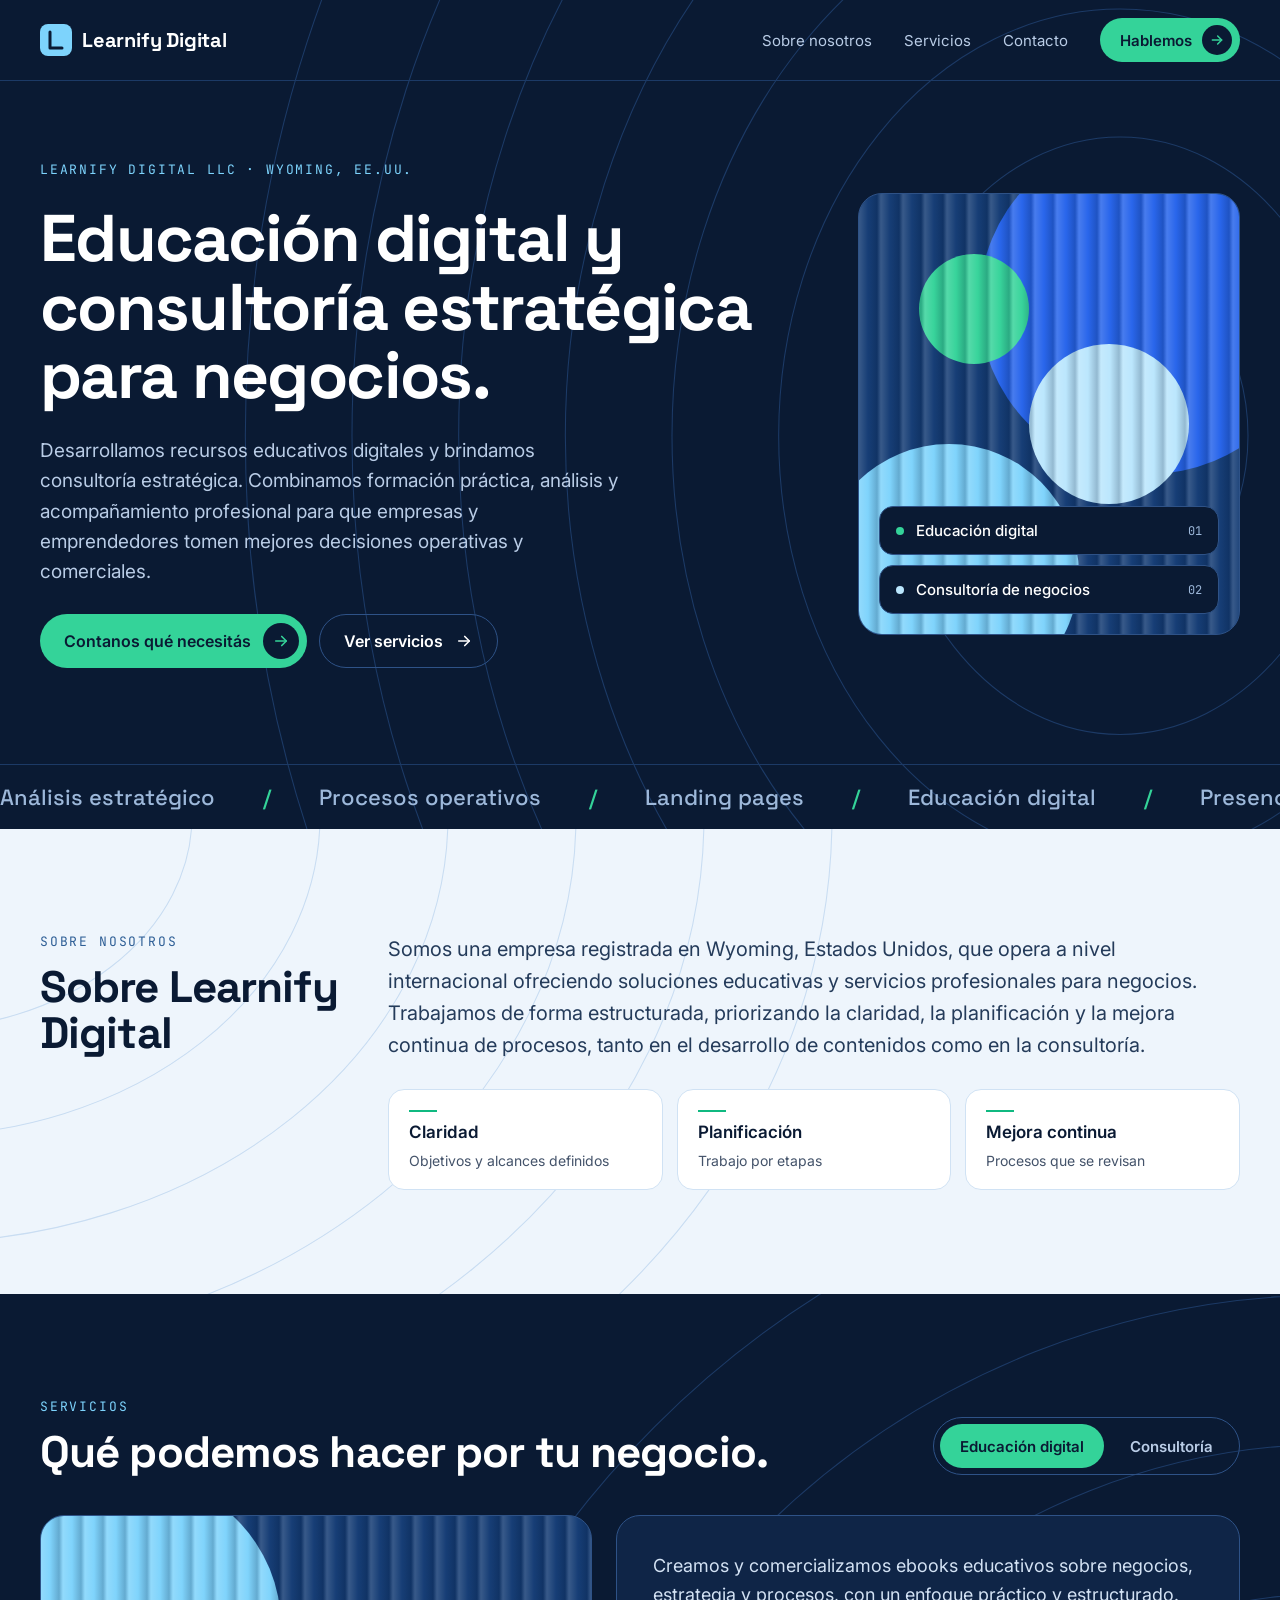
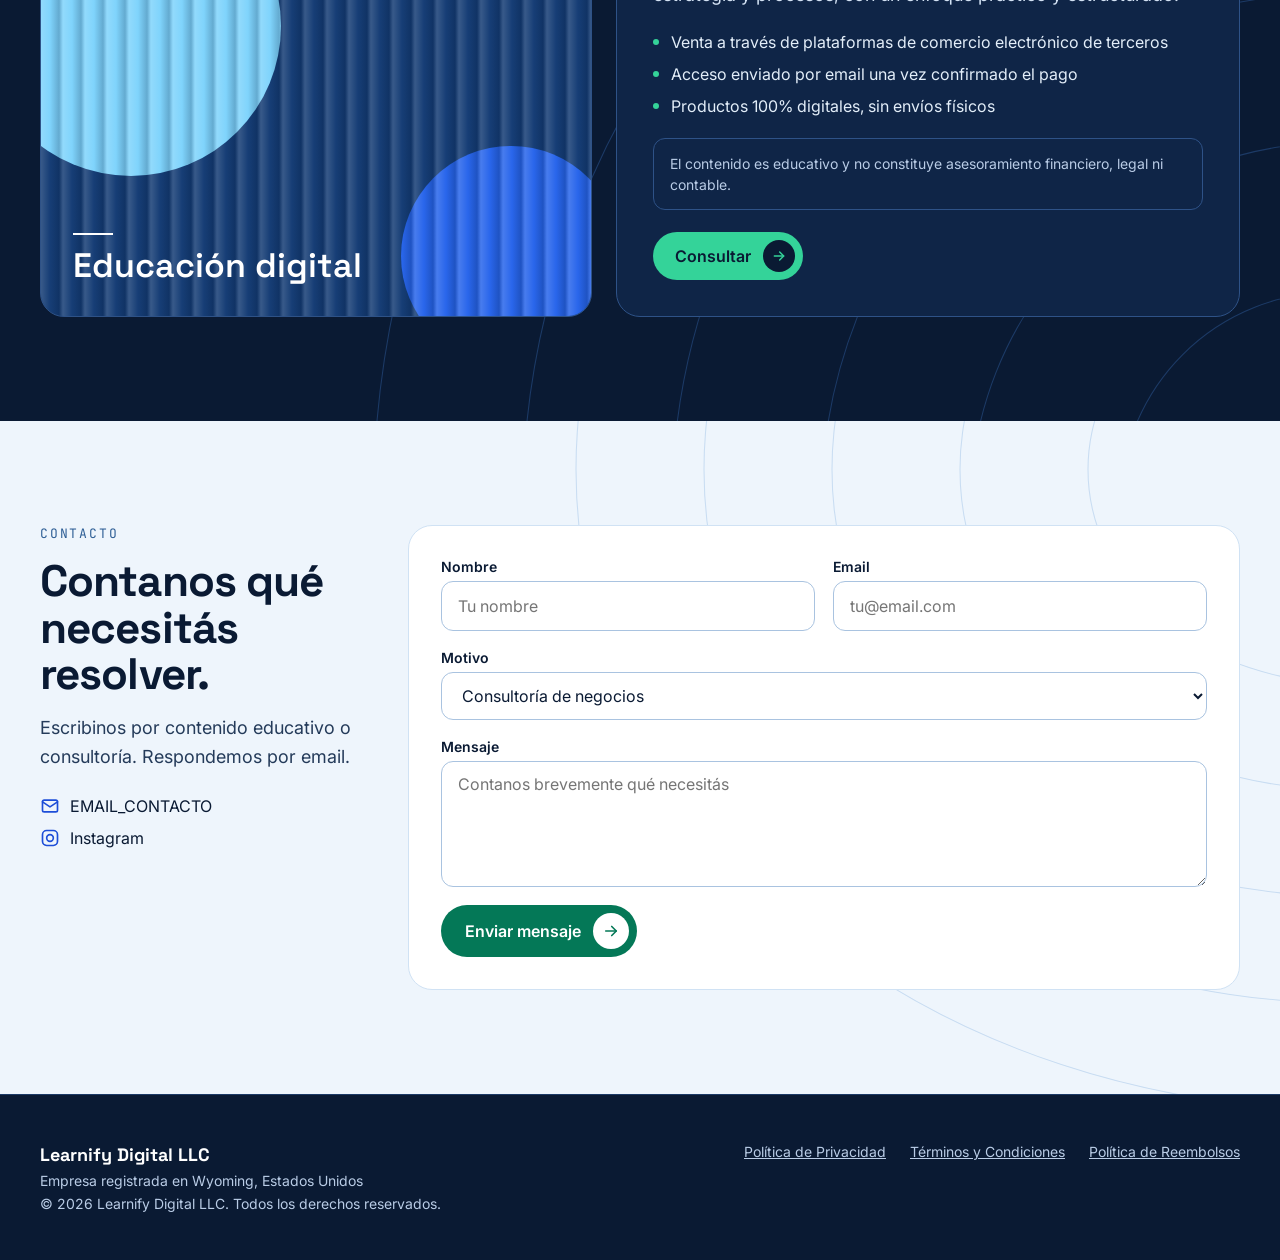
==== index.html @ 452080ba "Nueva landing de Learnify Digital: rediseño azul y verde, páginas legales y formulario Co-Authored-B" ====
<!doctype html>
<html lang="es">
<head>
<meta charset="utf-8">
<meta name="viewport" content="width=device-width, initial-scale=1">
<title>Learnify Digital LLC | Educación digital y consultoría estratégica</title>
<meta name="description" content="Learnify Digital LLC: educación digital y consultoría estratégica para negocios. Empresa registrada en Wyoming, Estados Unidos.">
<link rel="icon" href="/favicon.svg" type="image/svg+xml">
<meta property="og:title" content="Learnify Digital LLC">
<meta property="og:description" content="Educación digital y consultoría estratégica para negocios.">
<meta property="og:type" content="website">
<meta property="og:url" content="https://learnifydigital.com/">
<link rel="preconnect" href="https://fonts.googleapis.com">
<link href="https://fonts.googleapis.com/css2?family=Inter:wght@400;500;600&amp;family=Space+Grotesk:wght@500;600;700&amp;family=JetBrains+Mono:wght@500&amp;display=swap" rel="stylesheet">
<style>
body{margin:0;background:#EEF5FC}
a{color:#1D4ED8}a:hover{color:#1E3A8A}
.pill{transition:background-color .2s ease,transform .2s ease}
.pill:hover{transform:translateY(-1px)}
.pill .arr{transition:transform .2s ease}
.pill:hover .arr{transform:translateX(4px)}
.pill-grn:hover{background-color:#6EE7B7 !important}
.pill-grd:hover{background-color:#065F46 !important}
.pill-ghost:hover{background-color:#13305A !important}
.navlink:hover{color:#FFFFFF !important}
.lift{transition:transform .25s ease,border-color .25s ease}
.lift:hover{transform:translateY(-4px);border-color:#10B981 !important}
.tab{transition:background-color .2s ease,color .2s ease}
.field:focus{outline:2px solid #2563EB;outline-offset:1px}
@keyframes mq{to{transform:translateX(-50%)}}
.mq{animation:mq 32s linear infinite}
@media (prefers-reduced-motion: reduce){.mq{animation:none}.pill,.lift{transition:none}}
</style>
</head>
<body>
<div style="font-family: Inter, system-ui, sans-serif; color: #0A1A33; background: #EEF5FC; min-height: 100vh; overflow-x: hidden">

  <!-- HERO -->
  <section id="inicio" style="position: relative; background: #0A1A33; color: #FFFFFF; overflow: hidden">
    <svg viewBox="0 0 1200 800" preserveAspectRatio="xMidYMid slice" aria-hidden="true" style="position: absolute; top: 0; left: 0; width: 100%; height: 100%; pointer-events: none">
      <g fill="none" stroke="#1C3A66" stroke-width="1">
        <ellipse cx="1050" cy="420" rx="120" ry="160"></ellipse>
        <ellipse cx="1050" cy="420" rx="220" ry="280"></ellipse>
        <ellipse cx="1050" cy="420" rx="320" ry="400"></ellipse>
        <ellipse cx="1050" cy="420" rx="420" ry="520"></ellipse>
        <ellipse cx="1050" cy="420" rx="520" ry="640"></ellipse>
        <ellipse cx="1050" cy="420" rx="620" ry="760"></ellipse>
        <ellipse cx="1050" cy="420" rx="720" ry="880"></ellipse>
        <ellipse cx="1050" cy="420" rx="820" ry="1000"></ellipse>
      </g>
    </svg>

    <header style="position: relative; border-bottom: 1px solid #1C3A66">
      <div style="max-width: 1200px; margin: 0 auto; padding: 18px 24px; display: flex; flex-wrap: wrap; gap: 16px; align-items: center; justify-content: space-between">
        <a href="#inicio" style="display: flex; align-items: center; gap: 10px; text-decoration: none; color: #FFFFFF">
          <svg width="32" height="32" viewBox="0 0 32 32" aria-hidden="true"><rect x="0" y="0" width="32" height="32" rx="8" fill="#7DD3FC"></rect><path d="M10 8v16h12" fill="none" stroke="#0A1A33" stroke-width="3" stroke-linecap="round" stroke-linejoin="round"></path></svg>
          <span style="font-family: 'Space Grotesk', sans-serif; font-weight: 700; font-size: 20px; letter-spacing: -0.01em">Learnify Digital</span>
        </a>
        <nav style="display: flex; flex-wrap: wrap; gap: 8px 32px; align-items: center; font-size: 15px">
          <a class="navlink" href="#nosotros" style="color: #B9CCE6; text-decoration: none">Sobre nosotros</a>
          <a class="navlink" href="#servicios" style="color: #B9CCE6; text-decoration: none">Servicios</a>
          <a class="navlink" href="#contacto" style="color: #B9CCE6; text-decoration: none">Contacto</a>
          <a class="pill pill-grn" href="#contacto" style="display: inline-flex; align-items: center; gap: 10px; min-height: 44px; padding: 0 8px 0 20px; border-radius: 999px; background: #34D399; color: #0A1A33; font-weight: 600; text-decoration: none">Hablemos
            <span class="arr" style="width: 30px; height: 30px; border-radius: 999px; background: #0A1A33; display: inline-flex; align-items: center; justify-content: center"><svg width="16" height="16" viewBox="0 0 24 24" aria-hidden="true" fill="none" stroke="#34D399" stroke-width="2.2" stroke-linecap="round" stroke-linejoin="round"><path d="M5 12h14"></path><path d="M13 6l6 6-6 6"></path></svg></span>
          </a>
        </nav>
      </div>
    </header>

    <div style="position: relative; max-width: 1200px; margin: 0 auto; padding: 80px 24px 96px; display: flex; flex-wrap: wrap; gap: 56px; align-items: center">
      <div style="flex: 999 1 520px; min-width: 0; display: flex; flex-direction: column; gap: 26px">
        <div style="font-family: 'JetBrains Mono', monospace; font-size: 13px; letter-spacing: 0.14em; text-transform: uppercase; color: #7DD3FC">Learnify Digital LLC · Wyoming, EE.UU.</div>
        <h1 style="margin: 0; font-family: 'Space Grotesk', sans-serif; font-weight: 700; font-size: clamp(40px, 5.6vw, 66px); line-height: 1.04; letter-spacing: -0.025em">Educación digital y consultoría estratégica para negocios.</h1>
        <p style="margin: 0; font-size: 19px; line-height: 1.6; color: #B9CCE6; max-width: 580px">Desarrollamos recursos educativos digitales y brindamos consultoría estratégica. Combinamos formación práctica, análisis y acompañamiento profesional para que empresas y emprendedores tomen mejores decisiones operativas y comerciales.</p>
        <div style="display: flex; flex-wrap: wrap; gap: 12px">
          <a class="pill pill-grn" href="#contacto" style="display: inline-flex; align-items: center; gap: 12px; min-height: 52px; padding: 0 8px 0 24px; border-radius: 999px; background: #34D399; color: #0A1A33; font-weight: 600; text-decoration: none">Contanos qué necesitás
            <span class="arr" style="width: 36px; height: 36px; border-radius: 999px; background: #0A1A33; display: inline-flex; align-items: center; justify-content: center"><svg width="18" height="18" viewBox="0 0 24 24" aria-hidden="true" fill="none" stroke="#34D399" stroke-width="2.2" stroke-linecap="round" stroke-linejoin="round"><path d="M5 12h14"></path><path d="M13 6l6 6-6 6"></path></svg></span>
          </a>
          <a class="pill pill-ghost" href="#servicios" style="display: inline-flex; align-items: center; gap: 12px; min-height: 52px; padding: 0 24px; border-radius: 999px; border: 1px solid #2E5287; color: #FFFFFF; font-weight: 600; text-decoration: none">Ver servicios
            <svg class="arr" width="18" height="18" viewBox="0 0 24 24" aria-hidden="true" fill="none" stroke="#FFFFFF" stroke-width="2.2" stroke-linecap="round" stroke-linejoin="round"><path d="M5 12h14"></path><path d="M13 6l6 6-6 6"></path></svg>
          </a>
        </div>
      </div>

      <!-- Fluted glass panel -->
      <div style="flex: 1 1 380px; min-width: 0; position: relative; height: 440px; border-radius: 24px; overflow: hidden; background: #123A73; border: 1px solid #2E5287">
        <div aria-hidden="true" style="position: absolute; width: 340px; height: 340px; border-radius: 999px; background: #2563EB; top: -60px; right: -80px"></div>
        <div aria-hidden="true" style="position: absolute; width: 260px; height: 260px; border-radius: 999px; background: #7DD3FC; bottom: -70px; left: -40px"></div>
        <div aria-hidden="true" style="position: absolute; width: 160px; height: 160px; border-radius: 999px; background: #BAE6FD; top: 150px; left: 170px"></div>
        <div aria-hidden="true" style="position: absolute; width: 110px; height: 110px; border-radius: 999px; background: #34D399; top: 60px; left: 60px"></div>
        <div aria-hidden="true" style="position: absolute; top: 0; left: 0; right: 0; bottom: 0; background-image: repeating-linear-gradient(90deg, rgba(255,255,255,0.16) 0px, rgba(255,255,255,0.02) 9px, rgba(10,26,51,0.22) 18px, rgba(255,255,255,0.16) 22px)"></div>
        <div style="position: absolute; left: 20px; right: 20px; bottom: 20px; display: flex; flex-direction: column; gap: 10px">
          <div style="background: #0A1A33; border: 1px solid #2E5287; border-radius: 14px; padding: 14px 16px; display: flex; align-items: center; gap: 12px">
            <span style="width: 8px; height: 8px; border-radius: 999px; background: #34D399; flex: 0 0 8px"></span>
            <span style="font-size: 15px; font-weight: 500">Educación digital</span>
            <span style="margin-left: auto; font-family: 'JetBrains Mono', monospace; font-size: 12px; color: #9DB8DA">01</span>
          </div>
          <div style="background: #0A1A33; border: 1px solid #2E5287; border-radius: 14px; padding: 14px 16px; display: flex; align-items: center; gap: 12px">
            <span style="width: 8px; height: 8px; border-radius: 999px; background: #BAE6FD; flex: 0 0 8px"></span>
            <span style="font-size: 15px; font-weight: 500">Consultoría de negocios</span>
            <span style="margin-left: auto; font-family: 'JetBrains Mono', monospace; font-size: 12px; color: #9DB8DA">02</span>
          </div>
        </div>
      </div>
    </div>

    <!-- Marquee -->
    <div style="position: relative; border-top: 1px solid #1C3A66; overflow: hidden; padding: 18px 0">
      <div class="mq" style="display: flex; width: max-content; gap: 48px; font-family: 'Space Grotesk', sans-serif; font-size: 22px; font-weight: 500; color: #9DB8DA; white-space: nowrap">
        <span>Análisis estratégico</span><span style="color: #34D399">/</span><span>Procesos operativos</span><span style="color: #34D399">/</span><span>Landing pages</span><span style="color: #34D399">/</span><span>Educación digital</span><span style="color: #34D399">/</span><span>Presencia digital</span><span style="color: #34D399">/</span>
        <span>Análisis estratégico</span><span style="color: #34D399">/</span><span>Procesos operativos</span><span style="color: #34D399">/</span><span>Landing pages</span><span style="color: #34D399">/</span><span>Educación digital</span><span style="color: #34D399">/</span><span>Presencia digital</span><span style="color: #34D399">/</span>
      </div>
    </div>
  </section>

  <!-- ABOUT -->
  <section id="nosotros" style="position: relative; overflow: hidden">
    <svg viewBox="0 0 1200 700" preserveAspectRatio="xMidYMid slice" aria-hidden="true" style="position: absolute; top: 0; left: 0; width: 100%; height: 100%; pointer-events: none">
      <g fill="none" stroke="#C9DDF2" stroke-width="1">
        <ellipse cx="-80" cy="120" rx="260" ry="200"></ellipse>
        <ellipse cx="-80" cy="120" rx="380" ry="300"></ellipse>
        <ellipse cx="-80" cy="120" rx="500" ry="400"></ellipse>
        <ellipse cx="-80" cy="120" rx="620" ry="500"></ellipse>
        <ellipse cx="-80" cy="120" rx="740" ry="600"></ellipse>
        <ellipse cx="-80" cy="120" rx="860" ry="700"></ellipse>
      </g>
    </svg>
    <div style="position: relative; max-width: 1200px; margin: 0 auto; padding: 104px 24px; display: flex; flex-wrap: wrap; gap: 48px">
      <div style="flex: 1 1 300px; display: flex; flex-direction: column; gap: 14px">
        <div style="font-family: 'JetBrains Mono', monospace; font-size: 13px; letter-spacing: 0.14em; text-transform: uppercase; color: #2F5F96">Sobre nosotros</div>
        <h2 style="margin: 0; font-family: 'Space Grotesk', sans-serif; font-size: 44px; line-height: 1.06; letter-spacing: -0.02em">Sobre Learnify Digital</h2>
      </div>
      <div style="flex: 999 1 480px; min-width: 0; display: flex; flex-direction: column; gap: 28px">
        <p style="margin: 0; font-size: 20px; line-height: 1.6; color: #243B5A">Somos una empresa registrada en Wyoming, Estados Unidos, que opera a nivel internacional ofreciendo soluciones educativas y servicios profesionales para negocios. Trabajamos de forma estructurada, priorizando la claridad, la planificación y la mejora continua de procesos, tanto en el desarrollo de contenidos como en la consultoría.</p>
        <div style="display: flex; flex-wrap: wrap; gap: 14px">
          <div class="lift" style="flex: 1 1 170px; background: #FFFFFF; border: 1px solid #D0E2F4; border-radius: 16px; padding: 20px; display: flex; flex-direction: column; gap: 10px">
            <div style="width: 28px; height: 2px; background: #10B981"></div>
            <div style="font-weight: 600; font-size: 17px">Claridad</div>
            <div style="font-size: 14px; color: #44536A">Objetivos y alcances definidos</div>
          </div>
          <div class="lift" style="flex: 1 1 170px; background: #FFFFFF; border: 1px solid #D0E2F4; border-radius: 16px; padding: 20px; display: flex; flex-direction: column; gap: 10px">
            <div style="width: 28px; height: 2px; background: #10B981"></div>
            <div style="font-weight: 600; font-size: 17px">Planificación</div>
            <div style="font-size: 14px; color: #44536A">Trabajo por etapas</div>
          </div>
          <div class="lift" style="flex: 1 1 170px; background: #FFFFFF; border: 1px solid #D0E2F4; border-radius: 16px; padding: 20px; display: flex; flex-direction: column; gap: 10px">
            <div style="width: 28px; height: 2px; background: #10B981"></div>
            <div style="font-weight: 600; font-size: 17px">Mejora continua</div>
            <div style="font-size: 14px; color: #44536A">Procesos que se revisan</div>
          </div>
        </div>
      </div>
    </div>
  </section>

  <!-- SERVICES (tabs) -->
  <section id="servicios" style="position: relative; background: #0A1A33; color: #FFFFFF; overflow: hidden">
    <svg viewBox="0 0 1200 800" preserveAspectRatio="xMidYMid slice" aria-hidden="true" style="position: absolute; top: 0; left: 0; width: 100%; height: 100%; pointer-events: none">
      <g fill="none" stroke="#1C3A66" stroke-width="1">
        <ellipse cx="1250" cy="820" rx="200" ry="200"></ellipse>
        <ellipse cx="1250" cy="820" rx="340" ry="340"></ellipse>
        <ellipse cx="1250" cy="820" rx="480" ry="480"></ellipse>
        <ellipse cx="1250" cy="820" rx="620" ry="620"></ellipse>
        <ellipse cx="1250" cy="820" rx="760" ry="760"></ellipse>
        <ellipse cx="1250" cy="820" rx="900" ry="900"></ellipse>
      </g>
    </svg>
    <div style="position: relative; max-width: 1200px; margin: 0 auto; padding: 104px 24px; display: flex; flex-direction: column; gap: 40px">
      <div style="display: flex; flex-wrap: wrap; gap: 24px; align-items: flex-end; justify-content: space-between">
        <div style="display: flex; flex-direction: column; gap: 14px">
          <div style="font-family: 'JetBrains Mono', monospace; font-size: 13px; letter-spacing: 0.14em; text-transform: uppercase; color: #7DD3FC">Servicios</div>
          <h2 style="margin: 0; font-family: 'Space Grotesk', sans-serif; font-size: 44px; line-height: 1.06; letter-spacing: -0.02em">Qué podemos hacer por tu negocio.</h2>
        </div>
        <div role="tablist" aria-label="Servicios" style="display: flex; flex-wrap: wrap; gap: 6px; padding: 6px; border-radius: 999px; border: 1px solid #2E5287">
          <button class="tab is-on" type="button" role="tab" id="tab-edu" aria-controls="panel-edu" aria-selected="true" data-panel="panel-edu" style="min-height: 44px; padding: 0 20px; border: 0; border-radius: 999px; background: #34D399; color: #0A1A33; font-size: 15px; font-weight: 600; font-family: inherit; cursor: pointer">Educación digital</button>
          <button class="tab" type="button" role="tab" id="tab-con" aria-controls="panel-con" aria-selected="false" data-panel="panel-con" style="min-height: 44px; padding: 0 20px; border: 0; border-radius: 999px; background: transparent; color: #B9CCE6; font-size: 15px; font-weight: 600; font-family: inherit; cursor: pointer">Consultoría</button>
        </div>
      </div>

      <div id="panel-edu" role="tabpanel" aria-labelledby="tab-edu">
        <div style="display: flex; flex-wrap: wrap; gap: 24px">
          <div style="flex: 1 1 420px; min-width: 0; position: relative; min-height: 380px; border-radius: 24px; overflow: hidden; background: #123A73; border: 1px solid #2E5287">
            <div aria-hidden="true" style="position: absolute; width: 300px; height: 300px; border-radius: 999px; background: #7DD3FC; top: -40px; left: -60px"></div>
            <div aria-hidden="true" style="position: absolute; width: 220px; height: 220px; border-radius: 999px; background: #2563EB; bottom: -50px; right: -30px"></div>
            <div aria-hidden="true" style="position: absolute; top: 0; left: 0; right: 0; bottom: 0; background-image: repeating-linear-gradient(90deg, rgba(255,255,255,0.16) 0px, rgba(255,255,255,0.02) 9px, rgba(10,26,51,0.22) 18px, rgba(255,255,255,0.16) 22px)"></div>
            <div style="position: absolute; left: 32px; bottom: 32px; right: 32px; display: flex; flex-direction: column; gap: 12px">
              <div style="width: 40px; height: 2px; background: #FFFFFF"></div>
              <div style="font-family: 'Space Grotesk', sans-serif; font-size: 34px; font-weight: 600; line-height: 1.1">Educación digital</div>
            </div>
          </div>
          <div style="flex: 1 1 420px; min-width: 0; background: #0F2547; border: 1px solid #2E5287; border-radius: 24px; padding: 36px; display: flex; flex-direction: column; gap: 22px">
            <p style="margin: 0; font-size: 18px; line-height: 1.6; color: #D3E2F4">Creamos y comercializamos ebooks educativos sobre negocios, estrategia y procesos, con un enfoque práctico y estructurado.</p>
            <div style="display: flex; flex-direction: column; gap: 12px; font-size: 16px; color: #E3EEF9">
              <div style="display: flex; gap: 12px; align-items: center"><span style="width: 6px; height: 6px; border-radius: 999px; background: #34D399; flex: 0 0 6px"></span>Venta a través de plataformas de comercio electrónico de terceros</div>
              <div style="display: flex; gap: 12px; align-items: center"><span style="width: 6px; height: 6px; border-radius: 999px; background: #34D399; flex: 0 0 6px"></span>Acceso enviado por email una vez confirmado el pago</div>
              <div style="display: flex; gap: 12px; align-items: center"><span style="width: 6px; height: 6px; border-radius: 999px; background: #34D399; flex: 0 0 6px"></span>Productos 100% digitales, sin envíos físicos</div>
            </div>
            <p style="margin: 0; padding: 14px 16px; border-radius: 12px; border: 1px solid #2E5287; font-size: 14px; line-height: 1.5; color: #B9CCE6">El contenido es educativo y no constituye asesoramiento financiero, legal ni contable.</p>
            <a class="pill pill-grn" href="#contacto" style="align-self: flex-start; display: inline-flex; align-items: center; gap: 12px; min-height: 48px; padding: 0 8px 0 22px; border-radius: 999px; background: #34D399; color: #0A1A33; font-weight: 600; text-decoration: none">Consultar
              <span class="arr" style="width: 32px; height: 32px; border-radius: 999px; background: #0A1A33; display: inline-flex; align-items: center; justify-content: center"><svg width="16" height="16" viewBox="0 0 24 24" aria-hidden="true" fill="none" stroke="#34D399" stroke-width="2.2" stroke-linecap="round" stroke-linejoin="round"><path d="M5 12h14"></path><path d="M13 6l6 6-6 6"></path></svg></span>
            </a>
          </div>
        </div>
      </div>

      <div id="panel-con" role="tabpanel" aria-labelledby="tab-con" hidden>
        <div style="display: flex; flex-wrap: wrap; gap: 24px">
          <div style="flex: 1 1 420px; min-width: 0; position: relative; min-height: 380px; border-radius: 24px; overflow: hidden; background: #1B4FA8; border: 1px solid #2E5287">
            <div aria-hidden="true" style="position: absolute; width: 320px; height: 320px; border-radius: 999px; background: #0A1A33; top: -80px; right: -60px"></div>
            <div aria-hidden="true" style="position: absolute; width: 240px; height: 240px; border-radius: 999px; background: #BAE6FD; bottom: -60px; left: 30px"></div>
            <div aria-hidden="true" style="position: absolute; top: 0; left: 0; right: 0; bottom: 0; background-image: repeating-linear-gradient(90deg, rgba(255,255,255,0.16) 0px, rgba(255,255,255,0.02) 9px, rgba(10,26,51,0.22) 18px, rgba(255,255,255,0.16) 22px)"></div>
            <div style="position: absolute; left: 32px; bottom: 32px; right: 32px; display: flex; flex-direction: column; gap: 12px">
              <div style="width: 40px; height: 2px; background: #0A1A33"></div>
              <div style="font-family: 'Space Grotesk', sans-serif; font-size: 34px; font-weight: 600; line-height: 1.1; color: #0A1A33">Consultoría de negocios</div>
            </div>
          </div>
          <div style="flex: 1 1 420px; min-width: 0; background: #0F2547; border: 1px solid #2E5287; border-radius: 24px; padding: 36px; display: flex; flex-direction: column; gap: 22px">
            <p style="margin: 0; font-size: 18px; line-height: 1.6; color: #D3E2F4">Consultoría estratégica para mejorar la organización, los procesos y la presencia digital de tu negocio, con acompañamiento personalizado 1 a 1.</p>
            <div style="display: flex; flex-direction: column; gap: 12px; font-size: 16px; color: #E3EEF9">
              <div style="display: flex; gap: 12px; align-items: center"><span style="width: 6px; height: 6px; border-radius: 999px; background: #34D399; flex: 0 0 6px"></span>Análisis estratégico del negocio</div>
              <div style="display: flex; gap: 12px; align-items: center"><span style="width: 6px; height: 6px; border-radius: 999px; background: #34D399; flex: 0 0 6px"></span>Revisión y optimización de procesos operativos (SOPs)</div>
              <div style="display: flex; gap: 12px; align-items: center"><span style="width: 6px; height: 6px; border-radius: 999px; background: #34D399; flex: 0 0 6px"></span>Mejora de activos digitales, como landing pages</div>
            </div>
            <div style="display: flex; flex-wrap: wrap; gap: 10px">
              <div style="padding: 8px 14px; border-radius: 999px; border: 1px solid #2E5287; font-size: 14px; color: #D6E6F7">Chat + videollamadas agendadas</div>
              <div style="padding: 8px 14px; border-radius: 999px; border: 1px solid #2E5287; font-size: 14px; color: #D6E6F7">Duración típica: 3 meses</div>
            </div>
            <a class="pill pill-grn" href="#contacto" style="align-self: flex-start; display: inline-flex; align-items: center; gap: 12px; min-height: 48px; padding: 0 8px 0 22px; border-radius: 999px; background: #34D399; color: #0A1A33; font-weight: 600; text-decoration: none">Agendar una llamada
              <span class="arr" style="width: 32px; height: 32px; border-radius: 999px; background: #0A1A33; display: inline-flex; align-items: center; justify-content: center"><svg width="16" height="16" viewBox="0 0 24 24" aria-hidden="true" fill="none" stroke="#34D399" stroke-width="2.2" stroke-linecap="round" stroke-linejoin="round"><path d="M5 12h14"></path><path d="M13 6l6 6-6 6"></path></svg></span>
            </a>
          </div>
        </div>
      </div>
    </div>
  </section>

  <!-- CONTACT -->
  <section id="contacto" style="position: relative; overflow: hidden">
    <svg viewBox="0 0 1200 700" preserveAspectRatio="xMidYMid slice" aria-hidden="true" style="position: absolute; top: 0; left: 0; width: 100%; height: 100%; pointer-events: none">
      <g fill="none" stroke="#C9DDF2" stroke-width="1">
        <ellipse cx="1260" cy="80" rx="240" ry="200"></ellipse>
        <ellipse cx="1260" cy="80" rx="360" ry="300"></ellipse>
        <ellipse cx="1260" cy="80" rx="480" ry="400"></ellipse>
        <ellipse cx="1260" cy="80" rx="600" ry="500"></ellipse>
        <ellipse cx="1260" cy="80" rx="720" ry="600"></ellipse>
      </g>
    </svg>
    <div style="position: relative; max-width: 1200px; margin: 0 auto; padding: 104px 24px; display: flex; flex-wrap: wrap; gap: 48px">
      <div style="flex: 1 1 320px; min-width: 0; display: flex; flex-direction: column; gap: 16px">
        <div style="font-family: 'JetBrains Mono', monospace; font-size: 13px; letter-spacing: 0.14em; text-transform: uppercase; color: #2F5F96">Contacto</div>
        <h2 style="margin: 0; font-family: 'Space Grotesk', sans-serif; font-size: 44px; line-height: 1.06; letter-spacing: -0.02em">Contanos qué necesitás resolver.</h2>
        <p style="margin: 0; font-size: 18px; line-height: 1.6; color: #243B5A">Escribinos por contenido educativo o consultoría. Respondemos por email.</p>
        <div style="display: flex; flex-direction: column; gap: 12px; margin-top: 8px; font-size: 16px">
          <a href="mailto:EMAIL_CONTACTO" style="display: flex; gap: 10px; align-items: center; text-decoration: none; color: #0A1A33"><svg width="20" height="20" viewBox="0 0 24 24" aria-hidden="true" fill="none" stroke="#1D4ED8" stroke-width="2" stroke-linecap="round" stroke-linejoin="round"><rect x="3" y="5" width="18" height="14" rx="2"></rect><path d="M3 7l9 6 9-6"></path></svg>EMAIL_CONTACTO</a>
          <a href="INSTAGRAM_URL" target="_blank" rel="noopener" style="display: flex; gap: 10px; align-items: center; text-decoration: none; color: #0A1A33"><svg width="20" height="20" viewBox="0 0 24 24" aria-hidden="true" fill="none" stroke="#1D4ED8" stroke-width="2" stroke-linecap="round" stroke-linejoin="round"><rect x="3" y="3" width="18" height="18" rx="5"></rect><circle cx="12" cy="12" r="4"></circle></svg>Instagram</a>
        </div>
      </div>

      <form name="contacto" method="POST" action="/gracias.html" data-netlify="true" netlify-honeypot="bot-field" style="flex: 999 1 480px; min-width: 0; background: #FFFFFF; border: 1px solid #D0E2F4; border-radius: 24px; padding: 32px; display: flex; flex-direction: column; gap: 18px">
        <input type="hidden" name="form-name" value="contacto">
        <p hidden><label>No completar: <input name="bot-field"></label></p>
        <div style="display: flex; flex-wrap: wrap; gap: 18px">
          <div style="flex: 1 1 200px; display: flex; flex-direction: column; gap: 6px">
            <label for="nombre" style="font-size: 14px; font-weight: 600">Nombre</label>
            <input class="field" id="nombre" name="nombre" type="text" required autocomplete="name" placeholder="Tu nombre" style="min-height: 48px; padding: 0 16px; border-radius: 12px; border: 1px solid #A9C3E0; font-size: 16px; font-family: inherit; color: #0A1A33; background: #FFFFFF">
          </div>
          <div style="flex: 1 1 200px; display: flex; flex-direction: column; gap: 6px">
            <label for="email" style="font-size: 14px; font-weight: 600">Email</label>
            <input class="field" id="email" name="email" type="email" required autocomplete="email" placeholder="tu@email.com" style="min-height: 48px; padding: 0 16px; border-radius: 12px; border: 1px solid #A9C3E0; font-size: 16px; font-family: inherit; color: #0A1A33; background: #FFFFFF">
          </div>
        </div>
        <div style="display: flex; flex-direction: column; gap: 6px">
          <label for="motivo" style="font-size: 14px; font-weight: 600">Motivo</label>
          <select class="field" id="motivo" name="motivo" style="min-height: 48px; padding: 0 16px; border-radius: 12px; border: 1px solid #A9C3E0; font-size: 16px; font-family: inherit; color: #0A1A33; background: #FFFFFF">
            <option>Consultoría de negocios</option>
            <option>Educación digital</option>
            <option>Otro</option>
          </select>
        </div>
        <div style="display: flex; flex-direction: column; gap: 6px">
          <label for="mensaje" style="font-size: 14px; font-weight: 600">Mensaje</label>
          <textarea class="field" id="mensaje" name="mensaje" required rows="5" placeholder="Contanos brevemente qué necesitás" style="padding: 12px 16px; border-radius: 12px; border: 1px solid #A9C3E0; font-size: 16px; font-family: inherit; color: #0A1A33; background: #FFFFFF; resize: vertical"></textarea>
        </div>
        <button class="pill pill-grd" type="submit" style="align-self: flex-start; display: inline-flex; align-items: center; gap: 12px; min-height: 52px; padding: 0 8px 0 24px; border: 0; border-radius: 999px; background: #047857; color: #FFFFFF; font-size: 16px; font-weight: 600; font-family: inherit; cursor: pointer">Enviar mensaje
          <span class="arr" style="width: 36px; height: 36px; border-radius: 999px; background: #FFFFFF; display: inline-flex; align-items: center; justify-content: center"><svg width="18" height="18" viewBox="0 0 24 24" aria-hidden="true" fill="none" stroke="#047857" stroke-width="2.2" stroke-linecap="round" stroke-linejoin="round"><path d="M5 12h14"></path><path d="M13 6l6 6-6 6"></path></svg></span>
        </button>
      </form>
    </div>
  </section>

  <!-- FOOTER -->
  <footer style="background: #0A1A33; color: #B9CCE6; border-top: 1px solid #1C3A66">
    <div style="max-width: 1200px; margin: 0 auto; padding: 48px 24px; display: flex; flex-wrap: wrap; gap: 24px; justify-content: space-between; align-items: flex-start">
      <div style="display: flex; flex-direction: column; gap: 6px">
        <div style="font-family: 'Space Grotesk', sans-serif; font-weight: 700; font-size: 18px; color: #FFFFFF">Learnify Digital LLC</div>
        <div style="font-size: 14px">Empresa registrada en Wyoming, Estados Unidos</div>
        <div style="font-size: 14px">© 2026 Learnify Digital LLC. Todos los derechos reservados.</div>
      </div>
      <nav style="display: flex; flex-wrap: wrap; gap: 8px 24px; font-size: 14px">
        <a class="navlink" href="/privacidad.html" style="color: #B9CCE6">Política de Privacidad</a>
        <a class="navlink" href="/terminos.html" style="color: #B9CCE6">Términos y Condiciones</a>
        <a class="navlink" href="/reembolsos.html" style="color: #B9CCE6">Política de Reembolsos</a>
      </nav>
    </div>
  </footer>

</div>
<script>
  (function () {
    var ON = 'min-height: 44px; padding: 0 20px; border: 0; border-radius: 999px; background: #34D399; color: #0A1A33; font-size: 15px; font-weight: 600; font-family: inherit; cursor: pointer';
    var OFF = 'min-height: 44px; padding: 0 20px; border: 0; border-radius: 999px; background: transparent; color: #B9CCE6; font-size: 15px; font-weight: 600; font-family: inherit; cursor: pointer';
    var tabs = document.querySelectorAll('[role="tab"]');
    tabs.forEach(function (tab) {
      tab.addEventListener('click', function () {
        tabs.forEach(function (t) {
          var active = t === tab;
          t.setAttribute('aria-selected', active ? 'true' : 'false');
          t.setAttribute('style', active ? ON : OFF);
          document.getElementById(t.dataset.panel).hidden = !active;
        });
      });
    });
    // Old links from the previous site (#privacy, #terminos, #reembolso)
    var legacy = { '#privacy': '/privacidad.html', '#terminos': '/terminos.html', '#reembolso': '/reembolsos.html', '#about': '#nosotros', '#work': '#servicios', '#contact': '#contacto' };
    if (legacy[location.hash]) {
      var dest = legacy[location.hash];
      if (dest.charAt(0) === '/') { location.replace(dest); } else { location.hash = dest; }
    }
  })();
</script>
</body>
</html>
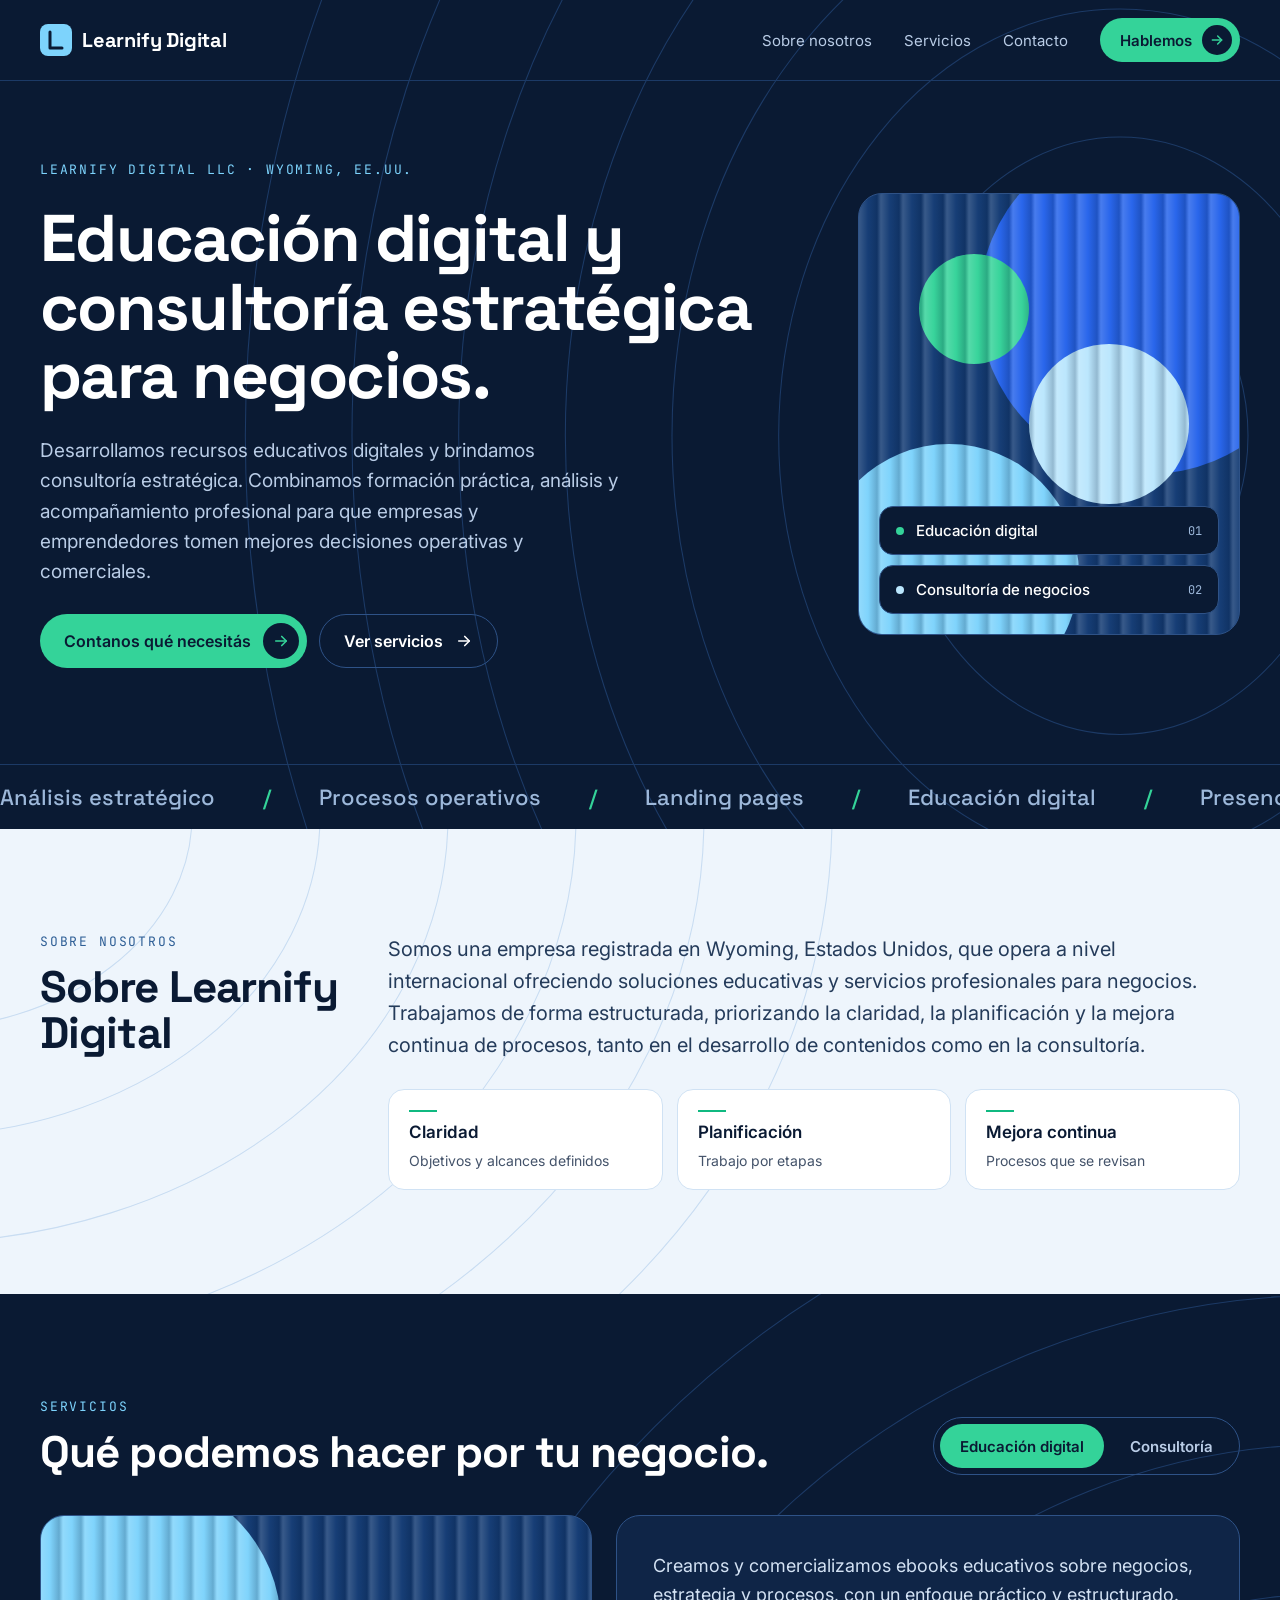
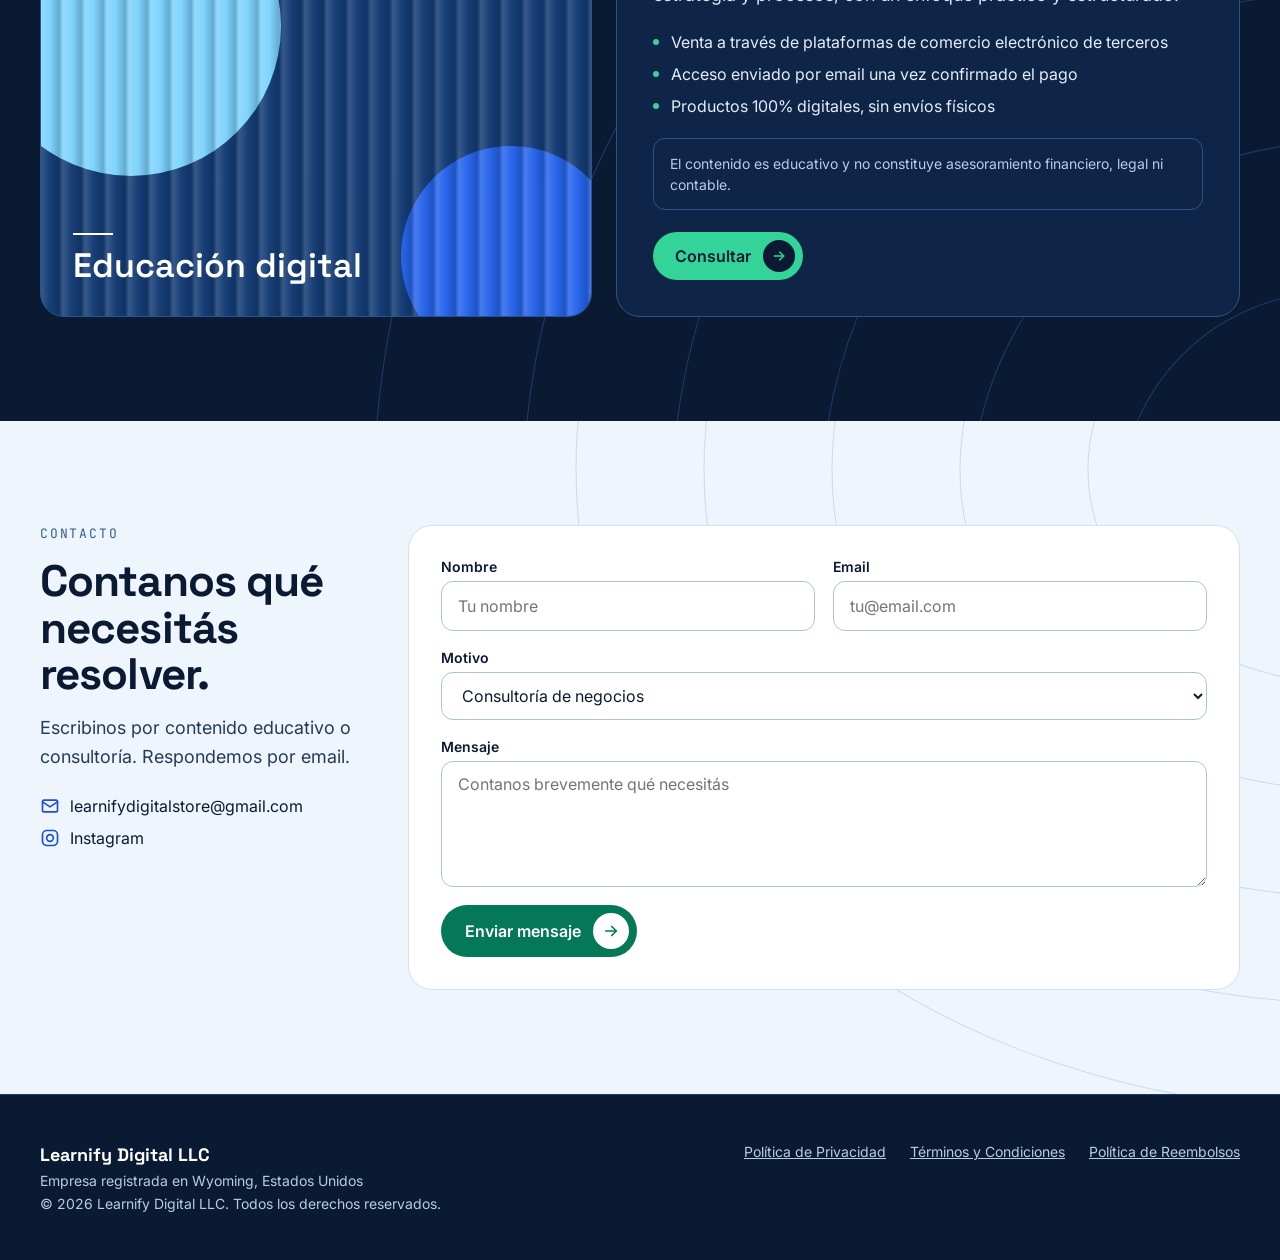
==== commit 55be0b27: "Agrega email e Instagram de contacto Co-Authored-By: Claude Opus 5.5 <noreply@anthropic.com> Claude-" ====
--- a/index.html
+++ b/index.html
@@ -251,8 +251,8 @@
         <h2 style="margin: 0; font-family: 'Space Grotesk', sans-serif; font-size: 44px; line-height: 1.06; letter-spacing: -0.02em">Contanos qué necesitás resolver.</h2>
         <p style="margin: 0; font-size: 18px; line-height: 1.6; color: #243B5A">Escribinos por contenido educativo o consultoría. Respondemos por email.</p>
         <div style="display: flex; flex-direction: column; gap: 12px; margin-top: 8px; font-size: 16px">
-          <a href="mailto:EMAIL_CONTACTO" style="display: flex; gap: 10px; align-items: center; text-decoration: none; color: #0A1A33"><svg width="20" height="20" viewBox="0 0 24 24" aria-hidden="true" fill="none" stroke="#1D4ED8" stroke-width="2" stroke-linecap="round" stroke-linejoin="round"><rect x="3" y="5" width="18" height="14" rx="2"></rect><path d="M3 7l9 6 9-6"></path></svg>EMAIL_CONTACTO</a>
-          <a href="INSTAGRAM_URL" target="_blank" rel="noopener" style="display: flex; gap: 10px; align-items: center; text-decoration: none; color: #0A1A33"><svg width="20" height="20" viewBox="0 0 24 24" aria-hidden="true" fill="none" stroke="#1D4ED8" stroke-width="2" stroke-linecap="round" stroke-linejoin="round"><rect x="3" y="3" width="18" height="18" rx="5"></rect><circle cx="12" cy="12" r="4"></circle></svg>Instagram</a>
+          <a href="mailto:learnifydigitalstore@gmail.com" style="display: flex; gap: 10px; align-items: center; text-decoration: none; color: #0A1A33"><svg width="20" height="20" viewBox="0 0 24 24" aria-hidden="true" fill="none" stroke="#1D4ED8" stroke-width="2" stroke-linecap="round" stroke-linejoin="round"><rect x="3" y="5" width="18" height="14" rx="2"></rect><path d="M3 7l9 6 9-6"></path></svg>learnifydigitalstore@gmail.com</a>
+          <a href="https://www.instagram.com/learnifydigital/" target="_blank" rel="noopener" style="display: flex; gap: 10px; align-items: center; text-decoration: none; color: #0A1A33"><svg width="20" height="20" viewBox="0 0 24 24" aria-hidden="true" fill="none" stroke="#1D4ED8" stroke-width="2" stroke-linecap="round" stroke-linejoin="round"><rect x="3" y="3" width="18" height="18" rx="5"></rect><circle cx="12" cy="12" r="4"></circle></svg>Instagram</a>
         </div>
       </div>
 
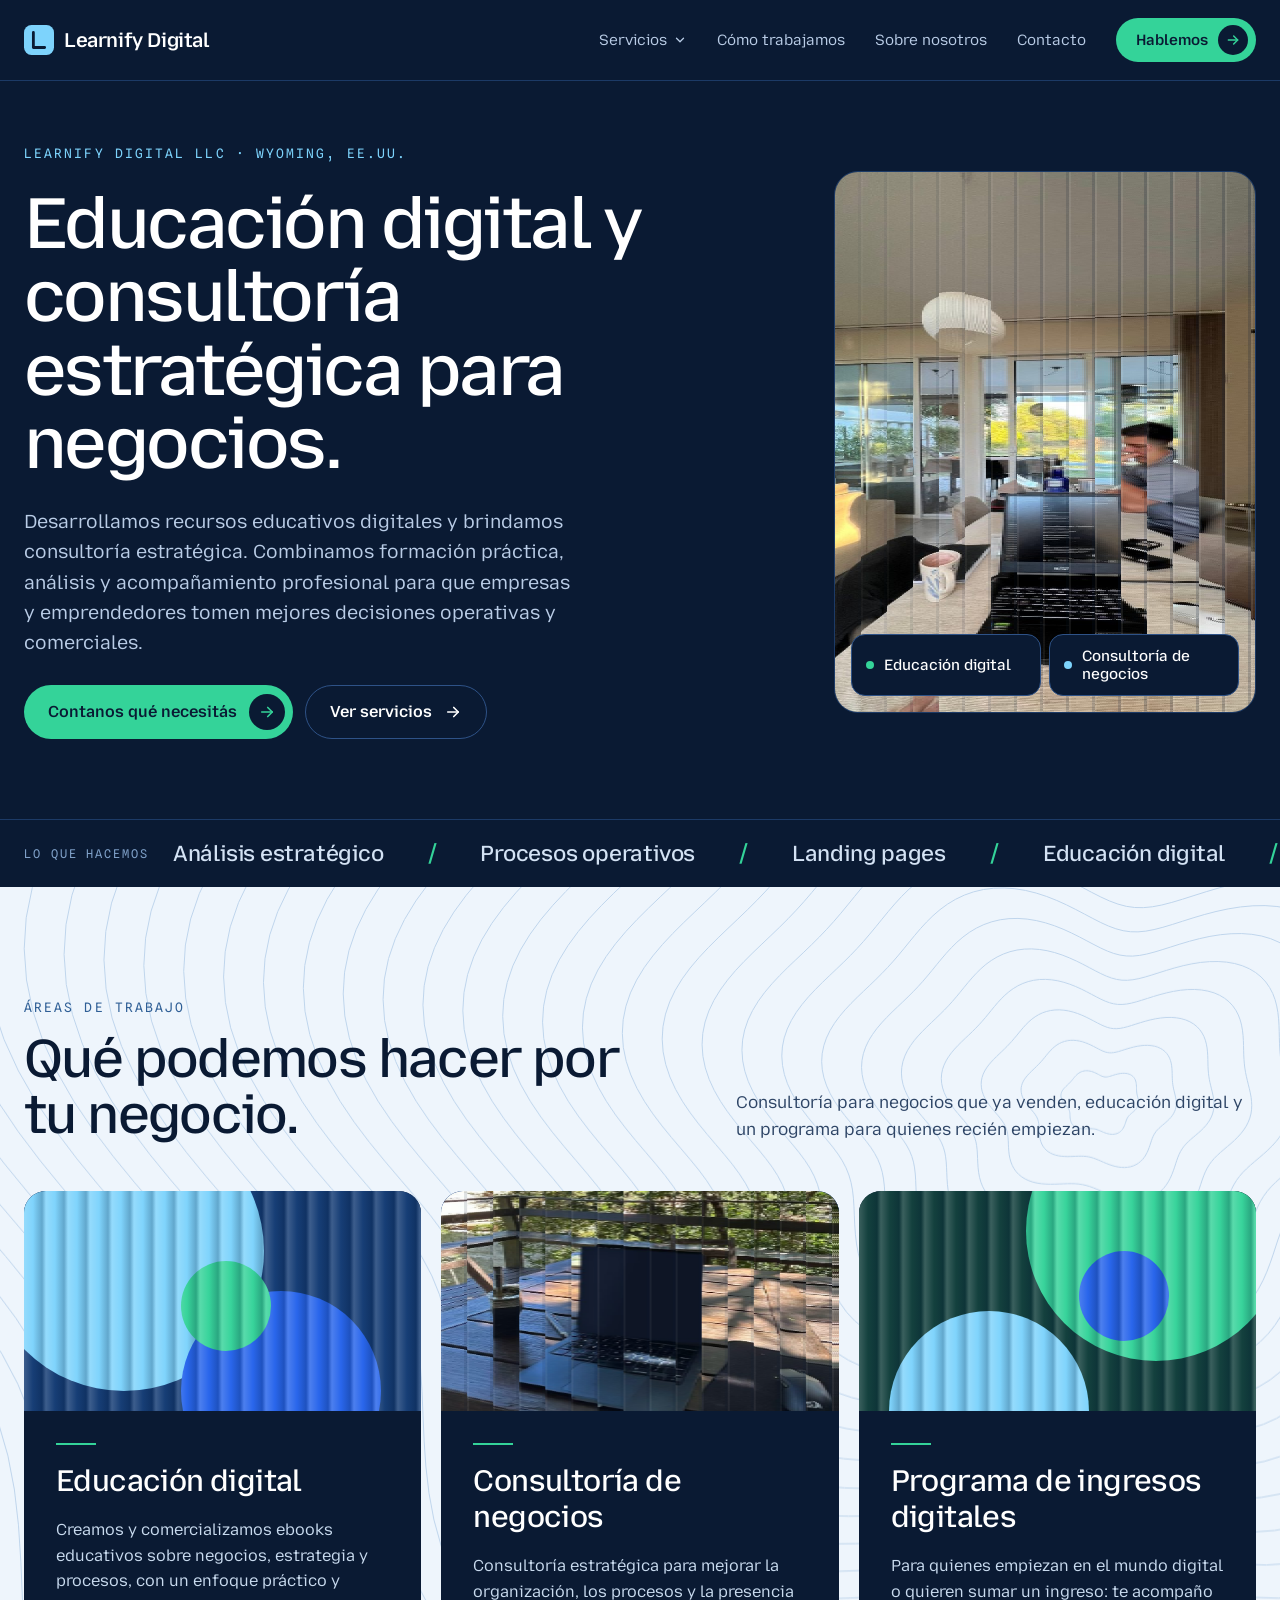
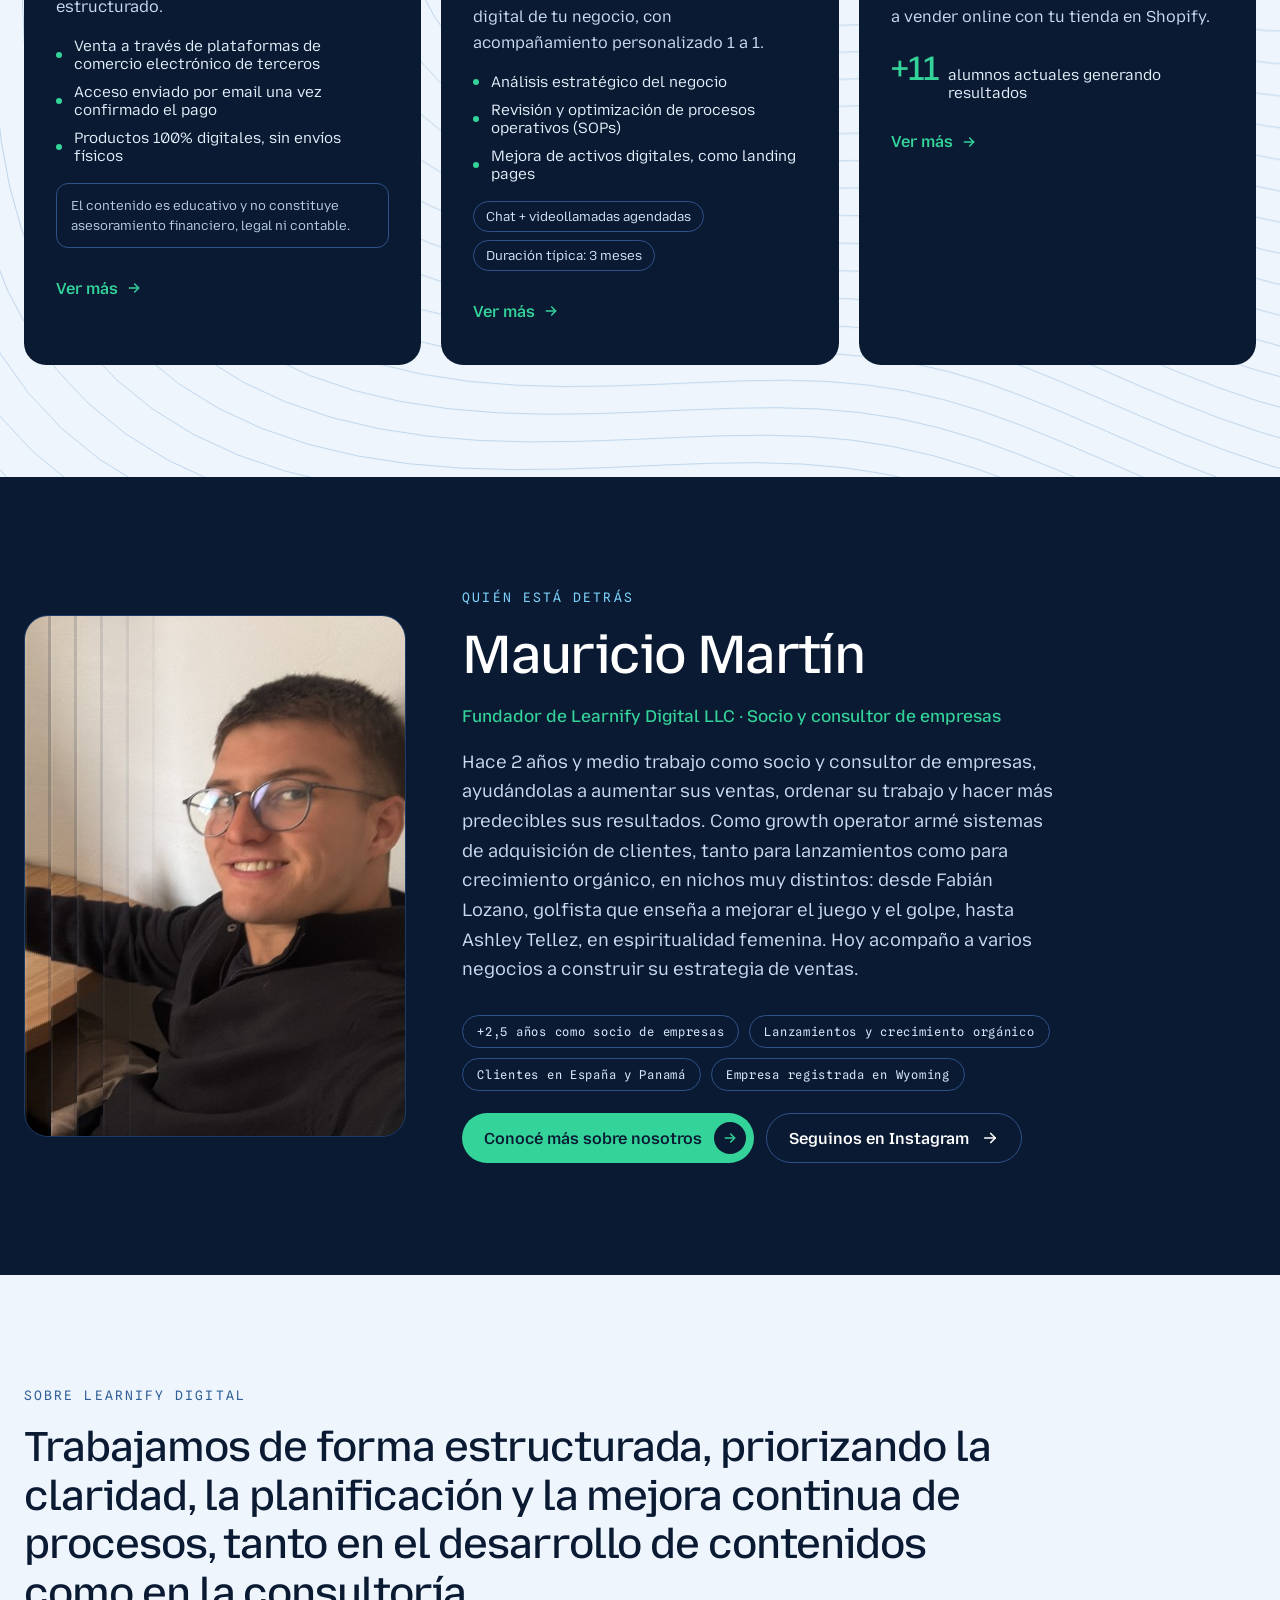
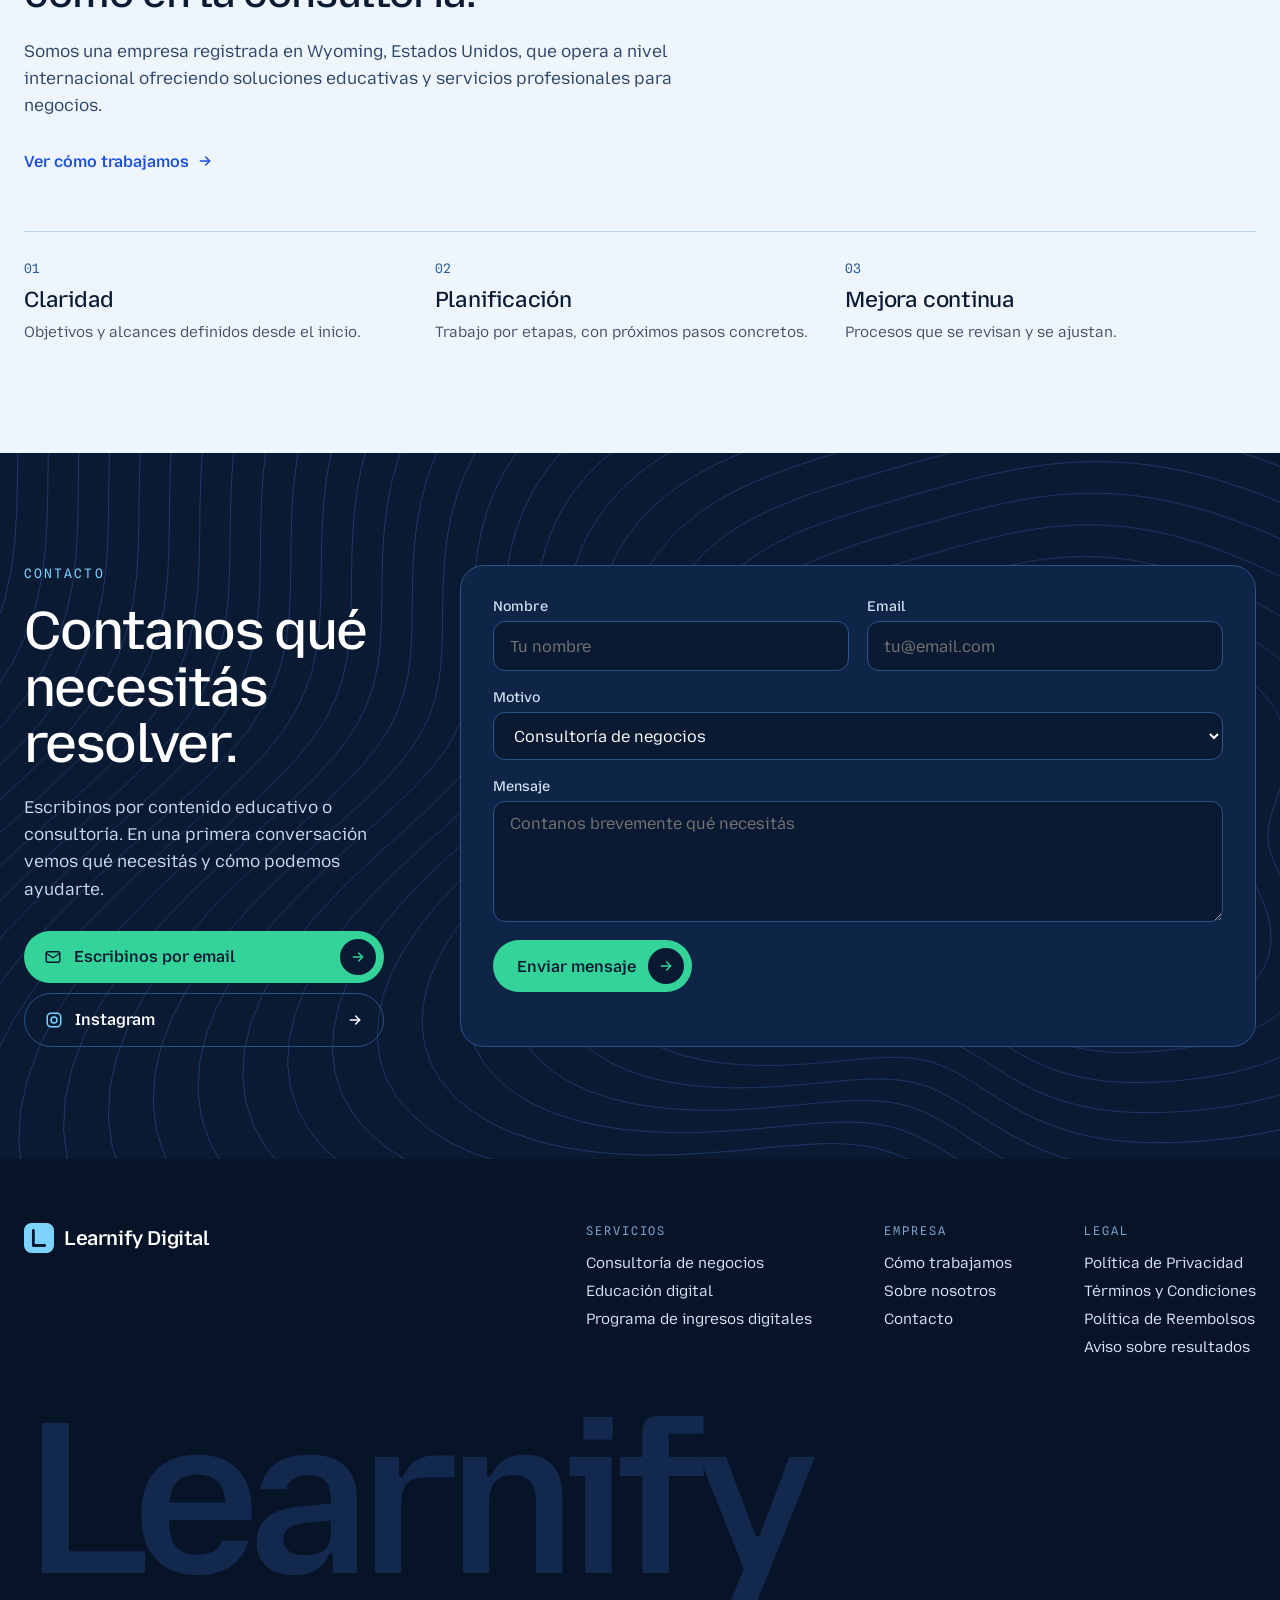
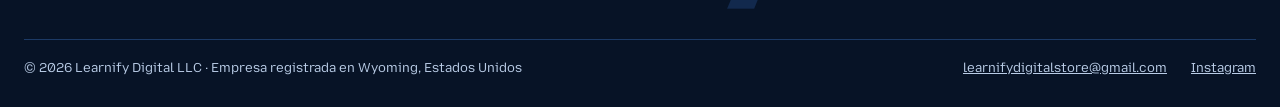
==== commit ecfeea03: "Nueva versión del sitio: subpáginas, políticas completas y efectos interactivos - Inicio rediseñado " ====
--- a/index.html
+++ b/index.html
@@ -3,330 +3,311 @@
 <head>
 <meta charset="utf-8">
 <meta name="viewport" content="width=device-width, initial-scale=1">
-<title>Learnify Digital LLC | Educación digital y consultoría estratégica</title>
-<meta name="description" content="Learnify Digital LLC: educación digital y consultoría estratégica para negocios. Empresa registrada en Wyoming, Estados Unidos.">
+<title>Learnify Digital LLC | Educación digital y consultoría estratégica para negocios</title>
+<meta name="description" content="Consultoría estratégica para negocios, educación digital y un programa para empezar a vender online. Learnify Digital LLC, empresa registrada en Wyoming, Estados Unidos.">
+<link rel="canonical" href="https://learnifydigital.com/">
 <link rel="icon" href="/favicon.svg" type="image/svg+xml">
-<meta property="og:title" content="Learnify Digital LLC">
-<meta property="og:description" content="Educación digital y consultoría estratégica para negocios.">
 <meta property="og:type" content="website">
+<meta property="og:title" content="Learnify Digital LLC | Educación digital y consultoría estratégica para negocios">
+<meta property="og:description" content="Consultoría estratégica para negocios, educación digital y un programa para empezar a vender online. Learnify Digital LLC, empresa registrada en Wyoming, Estados Unidos.">
 <meta property="og:url" content="https://learnifydigital.com/">
+<meta property="og:image" content="https://learnifydigital.com/assets/img/hero-trabajando.jpg">
 <link rel="preconnect" href="https://fonts.googleapis.com">
-<link href="https://fonts.googleapis.com/css2?family=Inter:wght@400;500;600&amp;family=Space+Grotesk:wght@500;600;700&amp;family=JetBrains+Mono:wght@500&amp;display=swap" rel="stylesheet">
+<link href="https://fonts.googleapis.com/css2?family=Mozilla+Text:wght@400;500;600&amp;family=Spline+Sans+Mono:wght@400;500&amp;display=swap" rel="stylesheet">
 <style>
 body{margin:0;background:#EEF5FC}
 a{color:#1D4ED8}a:hover{color:#1E3A8A}
-.pill{transition:background-color .2s ease,transform .2s ease}
+.pill{transition:background-color .2s ease,transform .2s ease,border-color .2s ease}
 .pill:hover{transform:translateY(-1px)}
 .pill .arr{transition:transform .2s ease}
 .pill:hover .arr{transform:translateX(4px)}
 .pill-grn:hover{background-color:#6EE7B7 !important}
+.pill-line:hover{border-color:#7DD3FC !important}
 .pill-grd:hover{background-color:#065F46 !important}
-.pill-ghost:hover{background-color:#13305A !important}
 .navlink:hover{color:#FFFFFF !important}
-.lift{transition:transform .25s ease,border-color .25s ease}
-.lift:hover{transform:translateY(-4px);border-color:#10B981 !important}
-.tab{transition:background-color .2s ease,color .2s ease}
+.lnk-dark:hover{color:#1D4ED8 !important}
+.menu summary{list-style:none;cursor:pointer}
+.menu summary::-webkit-details-marker{display:none}
+.menu[open] .chev{transform:rotate(180deg)}
+.chev{transition:transform .2s ease}
+.card{transition:transform .3s ease}
+.card:hover{transform:translateY(-4px)}
 .field:focus{outline:2px solid #2563EB;outline-offset:1px}
 @keyframes mq{to{transform:translateX(-50%)}}
-.mq{animation:mq 32s linear infinite}
-@media (prefers-reduced-motion: reduce){.mq{animation:none}.pill,.lift{transition:none}}
+.mq{animation:mq 36s linear infinite}
+@keyframes rv{from{opacity:0;filter:blur(10px);transform:translateY(18px)}to{opacity:1;filter:blur(0);transform:none}}
+@supports (animation-timeline: view()){
+  @media (prefers-reduced-motion: no-preference){
+    .reveal{animation:rv linear both;animation-timeline:view();animation-range:entry 0% cover 28%}
+  }
+}
+@media (prefers-reduced-motion: reduce){.mq{animation:none}.pill,.card{transition:none}}
 </style>
+<script src="/assets/site.js" defer></script>
 </head>
 <body>
-<div style="font-family: Inter, system-ui, sans-serif; color: #0A1A33; background: #EEF5FC; min-height: 100vh; overflow-x: hidden">
-
-  <!-- HERO -->
-  <section id="inicio" style="position: relative; background: #0A1A33; color: #FFFFFF; overflow: hidden">
-    <svg viewBox="0 0 1200 800" preserveAspectRatio="xMidYMid slice" aria-hidden="true" style="position: absolute; top: 0; left: 0; width: 100%; height: 100%; pointer-events: none">
-      <g fill="none" stroke="#1C3A66" stroke-width="1">
-        <ellipse cx="1050" cy="420" rx="120" ry="160"></ellipse>
-        <ellipse cx="1050" cy="420" rx="220" ry="280"></ellipse>
-        <ellipse cx="1050" cy="420" rx="320" ry="400"></ellipse>
-        <ellipse cx="1050" cy="420" rx="420" ry="520"></ellipse>
-        <ellipse cx="1050" cy="420" rx="520" ry="640"></ellipse>
-        <ellipse cx="1050" cy="420" rx="620" ry="760"></ellipse>
-        <ellipse cx="1050" cy="420" rx="720" ry="880"></ellipse>
-        <ellipse cx="1050" cy="420" rx="820" ry="1000"></ellipse>
-      </g>
-    </svg>
-
-    <header style="position: relative; border-bottom: 1px solid #1C3A66">
-      <div style="max-width: 1200px; margin: 0 auto; padding: 18px 24px; display: flex; flex-wrap: wrap; gap: 16px; align-items: center; justify-content: space-between">
-        <a href="#inicio" style="display: flex; align-items: center; gap: 10px; text-decoration: none; color: #FFFFFF">
-          <svg width="32" height="32" viewBox="0 0 32 32" aria-hidden="true"><rect x="0" y="0" width="32" height="32" rx="8" fill="#7DD3FC"></rect><path d="M10 8v16h12" fill="none" stroke="#0A1A33" stroke-width="3" stroke-linecap="round" stroke-linejoin="round"></path></svg>
-          <span style="font-family: 'Space Grotesk', sans-serif; font-weight: 700; font-size: 20px; letter-spacing: -0.01em">Learnify Digital</span>
-        </a>
-        <nav style="display: flex; flex-wrap: wrap; gap: 8px 32px; align-items: center; font-size: 15px">
-          <a class="navlink" href="#nosotros" style="color: #B9CCE6; text-decoration: none">Sobre nosotros</a>
-          <a class="navlink" href="#servicios" style="color: #B9CCE6; text-decoration: none">Servicios</a>
-          <a class="navlink" href="#contacto" style="color: #B9CCE6; text-decoration: none">Contacto</a>
-          <a class="pill pill-grn" href="#contacto" style="display: inline-flex; align-items: center; gap: 10px; min-height: 44px; padding: 0 8px 0 20px; border-radius: 999px; background: #34D399; color: #0A1A33; font-weight: 600; text-decoration: none">Hablemos
-            <span class="arr" style="width: 30px; height: 30px; border-radius: 999px; background: #0A1A33; display: inline-flex; align-items: center; justify-content: center"><svg width="16" height="16" viewBox="0 0 24 24" aria-hidden="true" fill="none" stroke="#34D399" stroke-width="2.2" stroke-linecap="round" stroke-linejoin="round"><path d="M5 12h14"></path><path d="M13 6l6 6-6 6"></path></svg></span>
-          </a>
+<div style="font-family: 'Mozilla Text', system-ui, sans-serif; color: #0A1A33; background: #EEF5FC; min-height: 100vh; overflow-x: hidden">
+
+  <!-- ===== HEADER + HERO ===== -->
+  <section id="inicio" style="background: #0A1A33; color: #FFFFFF">
+    <header style="background: #0A1A33; color: #FFFFFF; border-bottom: 1px solid #1C3A66; position: relative; z-index: 10; border-bottom: 1px solid #1C3A66">
+      <div style="max-width: 1240px; margin: 0 auto; padding: 18px 24px; display: flex; flex-wrap: wrap; gap: 16px; align-items: center; justify-content: space-between">
+        <a href="/" style="display: flex; align-items: center; gap: 10px; text-decoration: none; color: #FFFFFF"><svg width="30" height="30" viewBox="0 0 32 32" aria-hidden="true"><rect x="0" y="0" width="32" height="32" rx="8" fill="#7DD3FC"></rect><path d="M10 8v16h12" fill="none" stroke="#0A1A33" stroke-width="3" stroke-linecap="round" stroke-linejoin="round"></path></svg><span style="font-weight: 600; font-size: 20px; letter-spacing: -0.02em">Learnify Digital</span></a>
+        <nav aria-label="Principal" style="display: flex; flex-wrap: wrap; gap: 8px 30px; align-items: center; font-size: 15px">
+          <details class="menu" style="position: relative"><summary class="navlink" style="display: inline-flex; align-items: center; gap: 6px; color: #B9CCE6; padding: 6px 0">Servicios <svg class="chev" width="14" height="14" viewBox="0 0 24 24" aria-hidden="true" fill="none" stroke="currentColor" stroke-width="2.2" stroke-linecap="round" stroke-linejoin="round"><path d="M6 9l6 6 6-6"></path></svg></summary><div style="position: absolute; top: 40px; left: -16px; z-index: 20; width: 300px; background: #FFFFFF; border-radius: 16px; padding: 8px; border: 1px solid #D0E2F4; display: flex; flex-direction: column"><a class="lnk-dark" href="/consultoria.html" style="display: flex; flex-direction: column; gap: 4px; padding: 14px 16px; border-radius: 12px; text-decoration: none; color: #0A1A33"><span style="font-weight: 600; font-size: 15px">Consultoría de negocios</span><span style="font-size: 13px; color: #44536A">Estrategia, ventas, procesos y métricas</span></a><a class="lnk-dark" href="/educacion.html" style="display: flex; flex-direction: column; gap: 4px; padding: 14px 16px; border-radius: 12px; text-decoration: none; color: #0A1A33"><span style="font-weight: 600; font-size: 15px">Educación digital</span><span style="font-size: 13px; color: #44536A">Ebooks prácticos sobre negocios</span></a><a class="lnk-dark" href="/programa.html" style="display: flex; flex-direction: column; gap: 4px; padding: 14px 16px; border-radius: 12px; text-decoration: none; color: #0A1A33"><span style="font-weight: 600; font-size: 15px">Programa de ingresos digitales</span><span style="font-size: 13px; color: #44536A">Vendé online con tu tienda en Shopify</span></a></div></details>
+          <a class="navlink" href="/como-trabajamos.html" style="color: #B9CCE6; text-decoration: none; padding: 6px 0">Cómo trabajamos</a>
+          <a class="navlink" href="/nosotros.html" style="color: #B9CCE6; text-decoration: none; padding: 6px 0">Sobre nosotros</a>
+          <a class="navlink" href="/contacto.html" style="color: #B9CCE6; text-decoration: none; padding: 6px 0">Contacto</a>
+          <a class="pill pill-grn" href="/contacto.html" style="display: inline-flex; align-items: center; gap: 10px; min-height: 44px; padding: 0 8px 0 20px; border-radius: 999px; background: #34D399; color: #0A1A33; font-weight: 600; text-decoration: none">Hablemos<span class="arr" style="width: 30px; height: 30px; border-radius: 999px; background: #0A1A33; display: inline-flex; align-items: center; justify-content: center"><svg width="16" height="16" viewBox="0 0 24 24" aria-hidden="true" fill="none" stroke="#34D399" stroke-width="2.2" stroke-linecap="round" stroke-linejoin="round"><path d="M5 12h14"></path><path d="M13 6l6 6-6 6"></path></svg></span></a>
         </nav>
       </div>
     </header>
 
-    <div style="position: relative; max-width: 1200px; margin: 0 auto; padding: 80px 24px 96px; display: flex; flex-wrap: wrap; gap: 56px; align-items: center">
-      <div style="flex: 999 1 520px; min-width: 0; display: flex; flex-direction: column; gap: 26px">
-        <div style="font-family: 'JetBrains Mono', monospace; font-size: 13px; letter-spacing: 0.14em; text-transform: uppercase; color: #7DD3FC">Learnify Digital LLC · Wyoming, EE.UU.</div>
-        <h1 style="margin: 0; font-family: 'Space Grotesk', sans-serif; font-weight: 700; font-size: clamp(40px, 5.6vw, 66px); line-height: 1.04; letter-spacing: -0.025em">Educación digital y consultoría estratégica para negocios.</h1>
-        <p style="margin: 0; font-size: 19px; line-height: 1.6; color: #B9CCE6; max-width: 580px">Desarrollamos recursos educativos digitales y brindamos consultoría estratégica. Combinamos formación práctica, análisis y acompañamiento profesional para que empresas y emprendedores tomen mejores decisiones operativas y comerciales.</p>
+    <div style="max-width: 1240px; margin: 0 auto; padding: 64px 24px 80px; display: flex; flex-wrap: wrap; gap: 48px; align-items: center">
+      <div style="flex: 999 1 500px; min-width: 0; display: flex; flex-direction: column; gap: 26px">
+        <div style="font-family: 'Spline Sans Mono', monospace; font-size: 13px; letter-spacing: 0.16em; text-transform: uppercase; color: #7DD3FC">Learnify Digital LLC · Wyoming, EE.UU.</div>
+        <h1 style="margin: 0; font-weight: 500; font-size: clamp(42px, 5.8vw, 72px); line-height: 1.02; letter-spacing: -0.035em">Educación digital y consultoría estratégica para negocios.</h1>
+        <p style="margin: 0; font-size: 19px; line-height: 1.6; color: #B9CCE6; max-width: 560px">Desarrollamos recursos educativos digitales y brindamos consultoría estratégica. Combinamos formación práctica, análisis y acompañamiento profesional para que empresas y emprendedores tomen mejores decisiones operativas y comerciales.</p>
         <div style="display: flex; flex-wrap: wrap; gap: 12px">
           <a class="pill pill-grn" href="#contacto" style="display: inline-flex; align-items: center; gap: 12px; min-height: 52px; padding: 0 8px 0 24px; border-radius: 999px; background: #34D399; color: #0A1A33; font-weight: 600; text-decoration: none">Contanos qué necesitás
             <span class="arr" style="width: 36px; height: 36px; border-radius: 999px; background: #0A1A33; display: inline-flex; align-items: center; justify-content: center"><svg width="18" height="18" viewBox="0 0 24 24" aria-hidden="true" fill="none" stroke="#34D399" stroke-width="2.2" stroke-linecap="round" stroke-linejoin="round"><path d="M5 12h14"></path><path d="M13 6l6 6-6 6"></path></svg></span>
           </a>
-          <a class="pill pill-ghost" href="#servicios" style="display: inline-flex; align-items: center; gap: 12px; min-height: 52px; padding: 0 24px; border-radius: 999px; border: 1px solid #2E5287; color: #FFFFFF; font-weight: 600; text-decoration: none">Ver servicios
+          <a class="pill pill-line" href="#servicios" style="display: inline-flex; align-items: center; gap: 12px; min-height: 52px; padding: 0 24px; border-radius: 999px; border: 1px solid #2E5287; color: #FFFFFF; font-weight: 600; text-decoration: none">Ver servicios
             <svg class="arr" width="18" height="18" viewBox="0 0 24 24" aria-hidden="true" fill="none" stroke="#FFFFFF" stroke-width="2.2" stroke-linecap="round" stroke-linejoin="round"><path d="M5 12h14"></path><path d="M13 6l6 6-6 6"></path></svg>
           </a>
         </div>
       </div>
 
-      <!-- Fluted glass panel -->
-      <div style="flex: 1 1 380px; min-width: 0; position: relative; height: 440px; border-radius: 24px; overflow: hidden; background: #123A73; border: 1px solid #2E5287">
-        <div aria-hidden="true" style="position: absolute; width: 340px; height: 340px; border-radius: 999px; background: #2563EB; top: -60px; right: -80px"></div>
-        <div aria-hidden="true" style="position: absolute; width: 260px; height: 260px; border-radius: 999px; background: #7DD3FC; bottom: -70px; left: -40px"></div>
-        <div aria-hidden="true" style="position: absolute; width: 160px; height: 160px; border-radius: 999px; background: #BAE6FD; top: 150px; left: 170px"></div>
-        <div aria-hidden="true" style="position: absolute; width: 110px; height: 110px; border-radius: 999px; background: #34D399; top: 60px; left: 60px"></div>
-        <div aria-hidden="true" style="position: absolute; top: 0; left: 0; right: 0; bottom: 0; background-image: repeating-linear-gradient(90deg, rgba(255,255,255,0.16) 0px, rgba(255,255,255,0.02) 9px, rgba(10,26,51,0.22) 18px, rgba(255,255,255,0.16) 22px)"></div>
-        <div style="position: absolute; left: 20px; right: 20px; bottom: 20px; display: flex; flex-direction: column; gap: 10px">
-          <div style="background: #0A1A33; border: 1px solid #2E5287; border-radius: 14px; padding: 14px 16px; display: flex; align-items: center; gap: 12px">
+      <!-- Fluted glass over photo (canvas) -->
+      <div style="flex: 1 1 420px; min-width: 0; position: relative; height: 540px; border-radius: 24px; overflow: hidden; background: #0F2547; border: 1px solid #1C3A66">
+        <canvas data-glass="/assets/img/hero-trabajando.jpg|ramp|0.7|0.55" aria-hidden="true" style="position: absolute; top: 0; left: 0; width: 100%; height: 100%; display: block"></canvas>
+        
+        <div style="position: absolute; left: 16px; right: 16px; bottom: 16px; display: flex; flex-wrap: wrap; gap: 8px">
+          <div style="flex: 1 1 160px; background: #0A1A33; border: 1px solid #2E5287; border-radius: 14px; padding: 12px 14px; display: flex; align-items: center; gap: 10px">
             <span style="width: 8px; height: 8px; border-radius: 999px; background: #34D399; flex: 0 0 8px"></span>
             <span style="font-size: 15px; font-weight: 500">Educación digital</span>
-            <span style="margin-left: auto; font-family: 'JetBrains Mono', monospace; font-size: 12px; color: #9DB8DA">01</span>
-          </div>
-          <div style="background: #0A1A33; border: 1px solid #2E5287; border-radius: 14px; padding: 14px 16px; display: flex; align-items: center; gap: 12px">
-            <span style="width: 8px; height: 8px; border-radius: 999px; background: #BAE6FD; flex: 0 0 8px"></span>
+          </div>
+          <div style="flex: 1 1 160px; background: #0A1A33; border: 1px solid #2E5287; border-radius: 14px; padding: 12px 14px; display: flex; align-items: center; gap: 10px">
+            <span style="width: 8px; height: 8px; border-radius: 999px; background: #7DD3FC; flex: 0 0 8px"></span>
             <span style="font-size: 15px; font-weight: 500">Consultoría de negocios</span>
-            <span style="margin-left: auto; font-family: 'JetBrains Mono', monospace; font-size: 12px; color: #9DB8DA">02</span>
           </div>
         </div>
       </div>
     </div>
 
     <!-- Marquee -->
-    <div style="position: relative; border-top: 1px solid #1C3A66; overflow: hidden; padding: 18px 0">
-      <div class="mq" style="display: flex; width: max-content; gap: 48px; font-family: 'Space Grotesk', sans-serif; font-size: 22px; font-weight: 500; color: #9DB8DA; white-space: nowrap">
-        <span>Análisis estratégico</span><span style="color: #34D399">/</span><span>Procesos operativos</span><span style="color: #34D399">/</span><span>Landing pages</span><span style="color: #34D399">/</span><span>Educación digital</span><span style="color: #34D399">/</span><span>Presencia digital</span><span style="color: #34D399">/</span>
-        <span>Análisis estratégico</span><span style="color: #34D399">/</span><span>Procesos operativos</span><span style="color: #34D399">/</span><span>Landing pages</span><span style="color: #34D399">/</span><span>Educación digital</span><span style="color: #34D399">/</span><span>Presencia digital</span><span style="color: #34D399">/</span>
-      </div>
-    </div>
-  </section>
-
-  <!-- ABOUT -->
-  <section id="nosotros" style="position: relative; overflow: hidden">
-    <svg viewBox="0 0 1200 700" preserveAspectRatio="xMidYMid slice" aria-hidden="true" style="position: absolute; top: 0; left: 0; width: 100%; height: 100%; pointer-events: none">
-      <g fill="none" stroke="#C9DDF2" stroke-width="1">
-        <ellipse cx="-80" cy="120" rx="260" ry="200"></ellipse>
-        <ellipse cx="-80" cy="120" rx="380" ry="300"></ellipse>
-        <ellipse cx="-80" cy="120" rx="500" ry="400"></ellipse>
-        <ellipse cx="-80" cy="120" rx="620" ry="500"></ellipse>
-        <ellipse cx="-80" cy="120" rx="740" ry="600"></ellipse>
-        <ellipse cx="-80" cy="120" rx="860" ry="700"></ellipse>
-      </g>
-    </svg>
-    <div style="position: relative; max-width: 1200px; margin: 0 auto; padding: 104px 24px; display: flex; flex-wrap: wrap; gap: 48px">
-      <div style="flex: 1 1 300px; display: flex; flex-direction: column; gap: 14px">
-        <div style="font-family: 'JetBrains Mono', monospace; font-size: 13px; letter-spacing: 0.14em; text-transform: uppercase; color: #2F5F96">Sobre nosotros</div>
-        <h2 style="margin: 0; font-family: 'Space Grotesk', sans-serif; font-size: 44px; line-height: 1.06; letter-spacing: -0.02em">Sobre Learnify Digital</h2>
-      </div>
-      <div style="flex: 999 1 480px; min-width: 0; display: flex; flex-direction: column; gap: 28px">
-        <p style="margin: 0; font-size: 20px; line-height: 1.6; color: #243B5A">Somos una empresa registrada en Wyoming, Estados Unidos, que opera a nivel internacional ofreciendo soluciones educativas y servicios profesionales para negocios. Trabajamos de forma estructurada, priorizando la claridad, la planificación y la mejora continua de procesos, tanto en el desarrollo de contenidos como en la consultoría.</p>
-        <div style="display: flex; flex-wrap: wrap; gap: 14px">
-          <div class="lift" style="flex: 1 1 170px; background: #FFFFFF; border: 1px solid #D0E2F4; border-radius: 16px; padding: 20px; display: flex; flex-direction: column; gap: 10px">
-            <div style="width: 28px; height: 2px; background: #10B981"></div>
-            <div style="font-weight: 600; font-size: 17px">Claridad</div>
-            <div style="font-size: 14px; color: #44536A">Objetivos y alcances definidos</div>
-          </div>
-          <div class="lift" style="flex: 1 1 170px; background: #FFFFFF; border: 1px solid #D0E2F4; border-radius: 16px; padding: 20px; display: flex; flex-direction: column; gap: 10px">
-            <div style="width: 28px; height: 2px; background: #10B981"></div>
-            <div style="font-weight: 600; font-size: 17px">Planificación</div>
-            <div style="font-size: 14px; color: #44536A">Trabajo por etapas</div>
-          </div>
-          <div class="lift" style="flex: 1 1 170px; background: #FFFFFF; border: 1px solid #D0E2F4; border-radius: 16px; padding: 20px; display: flex; flex-direction: column; gap: 10px">
-            <div style="width: 28px; height: 2px; background: #10B981"></div>
-            <div style="font-weight: 600; font-size: 17px">Mejora continua</div>
-            <div style="font-size: 14px; color: #44536A">Procesos que se revisan</div>
-          </div>
-        </div>
-      </div>
-    </div>
-  </section>
-
-  <!-- SERVICES (tabs) -->
-  <section id="servicios" style="position: relative; background: #0A1A33; color: #FFFFFF; overflow: hidden">
-    <svg viewBox="0 0 1200 800" preserveAspectRatio="xMidYMid slice" aria-hidden="true" style="position: absolute; top: 0; left: 0; width: 100%; height: 100%; pointer-events: none">
-      <g fill="none" stroke="#1C3A66" stroke-width="1">
-        <ellipse cx="1250" cy="820" rx="200" ry="200"></ellipse>
-        <ellipse cx="1250" cy="820" rx="340" ry="340"></ellipse>
-        <ellipse cx="1250" cy="820" rx="480" ry="480"></ellipse>
-        <ellipse cx="1250" cy="820" rx="620" ry="620"></ellipse>
-        <ellipse cx="1250" cy="820" rx="760" ry="760"></ellipse>
-        <ellipse cx="1250" cy="820" rx="900" ry="900"></ellipse>
-      </g>
-    </svg>
-    <div style="position: relative; max-width: 1200px; margin: 0 auto; padding: 104px 24px; display: flex; flex-direction: column; gap: 40px">
-      <div style="display: flex; flex-wrap: wrap; gap: 24px; align-items: flex-end; justify-content: space-between">
-        <div style="display: flex; flex-direction: column; gap: 14px">
-          <div style="font-family: 'JetBrains Mono', monospace; font-size: 13px; letter-spacing: 0.14em; text-transform: uppercase; color: #7DD3FC">Servicios</div>
-          <h2 style="margin: 0; font-family: 'Space Grotesk', sans-serif; font-size: 44px; line-height: 1.06; letter-spacing: -0.02em">Qué podemos hacer por tu negocio.</h2>
-        </div>
-        <div role="tablist" aria-label="Servicios" style="display: flex; flex-wrap: wrap; gap: 6px; padding: 6px; border-radius: 999px; border: 1px solid #2E5287">
-          <button class="tab is-on" type="button" role="tab" id="tab-edu" aria-controls="panel-edu" aria-selected="true" data-panel="panel-edu" style="min-height: 44px; padding: 0 20px; border: 0; border-radius: 999px; background: #34D399; color: #0A1A33; font-size: 15px; font-weight: 600; font-family: inherit; cursor: pointer">Educación digital</button>
-          <button class="tab" type="button" role="tab" id="tab-con" aria-controls="panel-con" aria-selected="false" data-panel="panel-con" style="min-height: 44px; padding: 0 20px; border: 0; border-radius: 999px; background: transparent; color: #B9CCE6; font-size: 15px; font-weight: 600; font-family: inherit; cursor: pointer">Consultoría</button>
-        </div>
-      </div>
-
-      <div id="panel-edu" role="tabpanel" aria-labelledby="tab-edu">
-        <div style="display: flex; flex-wrap: wrap; gap: 24px">
-          <div style="flex: 1 1 420px; min-width: 0; position: relative; min-height: 380px; border-radius: 24px; overflow: hidden; background: #123A73; border: 1px solid #2E5287">
-            <div aria-hidden="true" style="position: absolute; width: 300px; height: 300px; border-radius: 999px; background: #7DD3FC; top: -40px; left: -60px"></div>
-            <div aria-hidden="true" style="position: absolute; width: 220px; height: 220px; border-radius: 999px; background: #2563EB; bottom: -50px; right: -30px"></div>
-            <div aria-hidden="true" style="position: absolute; top: 0; left: 0; right: 0; bottom: 0; background-image: repeating-linear-gradient(90deg, rgba(255,255,255,0.16) 0px, rgba(255,255,255,0.02) 9px, rgba(10,26,51,0.22) 18px, rgba(255,255,255,0.16) 22px)"></div>
-            <div style="position: absolute; left: 32px; bottom: 32px; right: 32px; display: flex; flex-direction: column; gap: 12px">
-              <div style="width: 40px; height: 2px; background: #FFFFFF"></div>
-              <div style="font-family: 'Space Grotesk', sans-serif; font-size: 34px; font-weight: 600; line-height: 1.1">Educación digital</div>
-            </div>
-          </div>
-          <div style="flex: 1 1 420px; min-width: 0; background: #0F2547; border: 1px solid #2E5287; border-radius: 24px; padding: 36px; display: flex; flex-direction: column; gap: 22px">
-            <p style="margin: 0; font-size: 18px; line-height: 1.6; color: #D3E2F4">Creamos y comercializamos ebooks educativos sobre negocios, estrategia y procesos, con un enfoque práctico y estructurado.</p>
-            <div style="display: flex; flex-direction: column; gap: 12px; font-size: 16px; color: #E3EEF9">
+    <div style="border-top: 1px solid #1C3A66; display: flex; align-items: center; gap: 24px; padding: 20px 0 20px 24px; overflow: hidden">
+      <div style="flex: 0 0 auto; font-family: 'Spline Sans Mono', monospace; font-size: 12px; letter-spacing: 0.16em; text-transform: uppercase; color: #7FA0C8">Lo que hacemos</div>
+      <div style="overflow: hidden; flex: 1 1 auto; min-width: 0">
+        <div class="mq" style="display: flex; width: max-content; gap: 44px; font-size: 22px; font-weight: 500; letter-spacing: -0.01em; color: #D3E2F4; white-space: nowrap">
+          <span>Análisis estratégico</span><span style="color: #34D399">/</span><span>Procesos operativos</span><span style="color: #34D399">/</span><span>Landing pages</span><span style="color: #34D399">/</span><span>Educación digital</span><span style="color: #34D399">/</span><span>Presencia digital</span><span style="color: #34D399">/</span>
+          <span>Análisis estratégico</span><span style="color: #34D399">/</span><span>Procesos operativos</span><span style="color: #34D399">/</span><span>Landing pages</span><span style="color: #34D399">/</span><span>Educación digital</span><span style="color: #34D399">/</span><span>Presencia digital</span><span style="color: #34D399">/</span>
+        </div>
+      </div>
+    </div>
+  </section>
+
+  <!-- ===== SERVICES (topography background) ===== -->
+  <section id="servicios" style="position: relative; overflow: hidden">
+    <canvas data-topo="11,0.86,0.18" aria-hidden="true" style="position: absolute; top: 0; left: 0; width: 100%; height: 100%; display: block; color: #BFD5EC; pointer-events: none"></canvas>
+    <div style="position: relative; max-width: 1240px; margin: 0 auto; padding: 112px 24px; display: flex; flex-direction: column; gap: 48px">
+      <div class="reveal" style="display: flex; flex-wrap: wrap; gap: 24px 64px; align-items: flex-end; justify-content: space-between">
+        <div style="flex: 1 1 420px; display: flex; flex-direction: column; gap: 16px">
+          <div style="font-family: 'Spline Sans Mono', monospace; font-size: 13px; letter-spacing: 0.16em; text-transform: uppercase; color: #2F5F96">Áreas de trabajo</div>
+          <h2 style="margin: 0; font-weight: 500; font-size: clamp(36px, 4.4vw, 54px); line-height: 1.04; letter-spacing: -0.03em">Qué podemos hacer por tu negocio.</h2>
+        </div>
+        <p style="flex: 1 1 360px; margin: 0; font-size: 17px; line-height: 1.6; color: #2E4566; max-width: 520px">Consultoría para negocios que ya venden, educación digital y un programa para quienes recién empiezan.</p>
+      </div>
+
+      <div style="display: flex; flex-wrap: wrap; gap: 20px">
+        <article class="card reveal" style="flex: 1 1 340px; min-width: 0; border-radius: 22px; overflow: hidden; background: #0A1A33; color: #FFFFFF; display: flex; flex-direction: column">
+          <div style="position: relative; height: 220px; background: #123A73; overflow: hidden">
+            <div aria-hidden="true" style="position: absolute; width: 280px; height: 280px; border-radius: 999px; background: #7DD3FC; top: -80px; left: -40px"></div>
+            <div aria-hidden="true" style="position: absolute; width: 200px; height: 200px; border-radius: 999px; background: #2563EB; bottom: -80px; right: 40px"></div>
+            <div aria-hidden="true" style="position: absolute; width: 90px; height: 90px; border-radius: 999px; background: #34D399; top: 70px; right: 150px"></div>
+            <div aria-hidden="true" style="position: absolute; top: 0; left: 0; right: 0; bottom: 0; background-image: repeating-linear-gradient(90deg, rgba(255,255,255,0.18) 0px, rgba(255,255,255,0.02) 9px, rgba(10,26,51,0.24) 18px, rgba(255,255,255,0.18) 22px)"></div>
+          </div>
+          <div style="padding: 32px; display: flex; flex-direction: column; gap: 18px">
+            <div style="width: 40px; height: 2px; background: #34D399"></div>
+            <h3 style="margin: 0; font-weight: 500; font-size: 30px; letter-spacing: -0.02em">Educación digital</h3>
+            <p style="margin: 0; font-size: 16px; line-height: 1.6; color: #C9DBEF">Creamos y comercializamos ebooks educativos sobre negocios, estrategia y procesos, con un enfoque práctico y estructurado.</p>
+            <div style="display: flex; flex-direction: column; gap: 10px; font-size: 15px; color: #E3EEF9">
               <div style="display: flex; gap: 12px; align-items: center"><span style="width: 6px; height: 6px; border-radius: 999px; background: #34D399; flex: 0 0 6px"></span>Venta a través de plataformas de comercio electrónico de terceros</div>
               <div style="display: flex; gap: 12px; align-items: center"><span style="width: 6px; height: 6px; border-radius: 999px; background: #34D399; flex: 0 0 6px"></span>Acceso enviado por email una vez confirmado el pago</div>
               <div style="display: flex; gap: 12px; align-items: center"><span style="width: 6px; height: 6px; border-radius: 999px; background: #34D399; flex: 0 0 6px"></span>Productos 100% digitales, sin envíos físicos</div>
             </div>
-            <p style="margin: 0; padding: 14px 16px; border-radius: 12px; border: 1px solid #2E5287; font-size: 14px; line-height: 1.5; color: #B9CCE6">El contenido es educativo y no constituye asesoramiento financiero, legal ni contable.</p>
-            <a class="pill pill-grn" href="#contacto" style="align-self: flex-start; display: inline-flex; align-items: center; gap: 12px; min-height: 48px; padding: 0 8px 0 22px; border-radius: 999px; background: #34D399; color: #0A1A33; font-weight: 600; text-decoration: none">Consultar
-              <span class="arr" style="width: 32px; height: 32px; border-radius: 999px; background: #0A1A33; display: inline-flex; align-items: center; justify-content: center"><svg width="16" height="16" viewBox="0 0 24 24" aria-hidden="true" fill="none" stroke="#34D399" stroke-width="2.2" stroke-linecap="round" stroke-linejoin="round"><path d="M5 12h14"></path><path d="M13 6l6 6-6 6"></path></svg></span>
-            </a>
-          </div>
-        </div>
-      </div>
-
-      <div id="panel-con" role="tabpanel" aria-labelledby="tab-con" hidden>
-        <div style="display: flex; flex-wrap: wrap; gap: 24px">
-          <div style="flex: 1 1 420px; min-width: 0; position: relative; min-height: 380px; border-radius: 24px; overflow: hidden; background: #1B4FA8; border: 1px solid #2E5287">
-            <div aria-hidden="true" style="position: absolute; width: 320px; height: 320px; border-radius: 999px; background: #0A1A33; top: -80px; right: -60px"></div>
-            <div aria-hidden="true" style="position: absolute; width: 240px; height: 240px; border-radius: 999px; background: #BAE6FD; bottom: -60px; left: 30px"></div>
-            <div aria-hidden="true" style="position: absolute; top: 0; left: 0; right: 0; bottom: 0; background-image: repeating-linear-gradient(90deg, rgba(255,255,255,0.16) 0px, rgba(255,255,255,0.02) 9px, rgba(10,26,51,0.22) 18px, rgba(255,255,255,0.16) 22px)"></div>
-            <div style="position: absolute; left: 32px; bottom: 32px; right: 32px; display: flex; flex-direction: column; gap: 12px">
-              <div style="width: 40px; height: 2px; background: #0A1A33"></div>
-              <div style="font-family: 'Space Grotesk', sans-serif; font-size: 34px; font-weight: 600; line-height: 1.1; color: #0A1A33">Consultoría de negocios</div>
-            </div>
-          </div>
-          <div style="flex: 1 1 420px; min-width: 0; background: #0F2547; border: 1px solid #2E5287; border-radius: 24px; padding: 36px; display: flex; flex-direction: column; gap: 22px">
-            <p style="margin: 0; font-size: 18px; line-height: 1.6; color: #D3E2F4">Consultoría estratégica para mejorar la organización, los procesos y la presencia digital de tu negocio, con acompañamiento personalizado 1 a 1.</p>
-            <div style="display: flex; flex-direction: column; gap: 12px; font-size: 16px; color: #E3EEF9">
+            <p style="margin: 0; padding: 12px 14px; border-radius: 12px; border: 1px solid #2E5287; font-size: 13px; line-height: 1.5; color: #B9CCE6">El contenido es educativo y no constituye asesoramiento financiero, legal ni contable.</p>
+            <a class="pill" href="/educacion.html" style="align-self: flex-start; display: inline-flex; gap: 8px; align-items: center; min-height: 44px; font-weight: 600; color: #34D399; text-decoration: none">Ver más <span class="arr" style="display: inline-flex"><svg width="16" height="16" viewBox="0 0 24 24" aria-hidden="true" fill="none" stroke="#34D399" stroke-width="2.2" stroke-linecap="round" stroke-linejoin="round"><path d="M5 12h14"></path><path d="M13 6l6 6-6 6"></path></svg></span></a>
+          </div>
+        </article>
+
+        <article class="card reveal" style="flex: 1 1 340px; min-width: 0; border-radius: 22px; overflow: hidden; background: #0A1A33; color: #FFFFFF; display: flex; flex-direction: column">
+          <div style="position: relative; height: 220px; background: #1B4FA8; overflow: hidden">
+            <canvas data-glass="/assets/img/trabajo-remoto.jpg|even|0.5|0.6" aria-hidden="true" style="position: absolute; top: 0; left: 0; width: 100%; height: 100%; display: block"></canvas>
+          </div>
+          <div style="padding: 32px; display: flex; flex-direction: column; gap: 18px">
+            <div style="width: 40px; height: 2px; background: #34D399"></div>
+            <h3 style="margin: 0; font-weight: 500; font-size: 30px; letter-spacing: -0.02em">Consultoría de negocios</h3>
+            <p style="margin: 0; font-size: 16px; line-height: 1.6; color: #C9DBEF">Consultoría estratégica para mejorar la organización, los procesos y la presencia digital de tu negocio, con acompañamiento personalizado 1 a 1.</p>
+            <div style="display: flex; flex-direction: column; gap: 10px; font-size: 15px; color: #E3EEF9">
               <div style="display: flex; gap: 12px; align-items: center"><span style="width: 6px; height: 6px; border-radius: 999px; background: #34D399; flex: 0 0 6px"></span>Análisis estratégico del negocio</div>
               <div style="display: flex; gap: 12px; align-items: center"><span style="width: 6px; height: 6px; border-radius: 999px; background: #34D399; flex: 0 0 6px"></span>Revisión y optimización de procesos operativos (SOPs)</div>
               <div style="display: flex; gap: 12px; align-items: center"><span style="width: 6px; height: 6px; border-radius: 999px; background: #34D399; flex: 0 0 6px"></span>Mejora de activos digitales, como landing pages</div>
             </div>
-            <div style="display: flex; flex-wrap: wrap; gap: 10px">
-              <div style="padding: 8px 14px; border-radius: 999px; border: 1px solid #2E5287; font-size: 14px; color: #D6E6F7">Chat + videollamadas agendadas</div>
-              <div style="padding: 8px 14px; border-radius: 999px; border: 1px solid #2E5287; font-size: 14px; color: #D6E6F7">Duración típica: 3 meses</div>
+            <div style="display: flex; flex-wrap: wrap; gap: 8px">
+              <div style="padding: 7px 12px; border-radius: 999px; border: 1px solid #2E5287; font-size: 13px; color: #D6E6F7">Chat + videollamadas agendadas</div>
+              <div style="padding: 7px 12px; border-radius: 999px; border: 1px solid #2E5287; font-size: 13px; color: #D6E6F7">Duración típica: 3 meses</div>
             </div>
-            <a class="pill pill-grn" href="#contacto" style="align-self: flex-start; display: inline-flex; align-items: center; gap: 12px; min-height: 48px; padding: 0 8px 0 22px; border-radius: 999px; background: #34D399; color: #0A1A33; font-weight: 600; text-decoration: none">Agendar una llamada
-              <span class="arr" style="width: 32px; height: 32px; border-radius: 999px; background: #0A1A33; display: inline-flex; align-items: center; justify-content: center"><svg width="16" height="16" viewBox="0 0 24 24" aria-hidden="true" fill="none" stroke="#34D399" stroke-width="2.2" stroke-linecap="round" stroke-linejoin="round"><path d="M5 12h14"></path><path d="M13 6l6 6-6 6"></path></svg></span>
-            </a>
-          </div>
-        </div>
-      </div>
-    </div>
-  </section>
-
-  <!-- CONTACT -->
-  <section id="contacto" style="position: relative; overflow: hidden">
-    <svg viewBox="0 0 1200 700" preserveAspectRatio="xMidYMid slice" aria-hidden="true" style="position: absolute; top: 0; left: 0; width: 100%; height: 100%; pointer-events: none">
-      <g fill="none" stroke="#C9DDF2" stroke-width="1">
-        <ellipse cx="1260" cy="80" rx="240" ry="200"></ellipse>
-        <ellipse cx="1260" cy="80" rx="360" ry="300"></ellipse>
-        <ellipse cx="1260" cy="80" rx="480" ry="400"></ellipse>
-        <ellipse cx="1260" cy="80" rx="600" ry="500"></ellipse>
-        <ellipse cx="1260" cy="80" rx="720" ry="600"></ellipse>
-      </g>
-    </svg>
-    <div style="position: relative; max-width: 1200px; margin: 0 auto; padding: 104px 24px; display: flex; flex-wrap: wrap; gap: 48px">
-      <div style="flex: 1 1 320px; min-width: 0; display: flex; flex-direction: column; gap: 16px">
-        <div style="font-family: 'JetBrains Mono', monospace; font-size: 13px; letter-spacing: 0.14em; text-transform: uppercase; color: #2F5F96">Contacto</div>
-        <h2 style="margin: 0; font-family: 'Space Grotesk', sans-serif; font-size: 44px; line-height: 1.06; letter-spacing: -0.02em">Contanos qué necesitás resolver.</h2>
-        <p style="margin: 0; font-size: 18px; line-height: 1.6; color: #243B5A">Escribinos por contenido educativo o consultoría. Respondemos por email.</p>
-        <div style="display: flex; flex-direction: column; gap: 12px; margin-top: 8px; font-size: 16px">
-          <a href="mailto:learnifydigitalstore@gmail.com" style="display: flex; gap: 10px; align-items: center; text-decoration: none; color: #0A1A33"><svg width="20" height="20" viewBox="0 0 24 24" aria-hidden="true" fill="none" stroke="#1D4ED8" stroke-width="2" stroke-linecap="round" stroke-linejoin="round"><rect x="3" y="5" width="18" height="14" rx="2"></rect><path d="M3 7l9 6 9-6"></path></svg>learnifydigitalstore@gmail.com</a>
-          <a href="https://www.instagram.com/learnifydigital/" target="_blank" rel="noopener" style="display: flex; gap: 10px; align-items: center; text-decoration: none; color: #0A1A33"><svg width="20" height="20" viewBox="0 0 24 24" aria-hidden="true" fill="none" stroke="#1D4ED8" stroke-width="2" stroke-linecap="round" stroke-linejoin="round"><rect x="3" y="3" width="18" height="18" rx="5"></rect><circle cx="12" cy="12" r="4"></circle></svg>Instagram</a>
-        </div>
-      </div>
-
-      <form name="contacto" method="POST" action="/gracias.html" data-netlify="true" netlify-honeypot="bot-field" style="flex: 999 1 480px; min-width: 0; background: #FFFFFF; border: 1px solid #D0E2F4; border-radius: 24px; padding: 32px; display: flex; flex-direction: column; gap: 18px">
-        <input type="hidden" name="form-name" value="contacto">
-        <p hidden><label>No completar: <input name="bot-field"></label></p>
+            <a class="pill" href="/consultoria.html" style="align-self: flex-start; display: inline-flex; gap: 8px; align-items: center; min-height: 44px; font-weight: 600; color: #34D399; text-decoration: none">Ver más <span class="arr" style="display: inline-flex"><svg width="16" height="16" viewBox="0 0 24 24" aria-hidden="true" fill="none" stroke="#34D399" stroke-width="2.2" stroke-linecap="round" stroke-linejoin="round"><path d="M5 12h14"></path><path d="M13 6l6 6-6 6"></path></svg></span></a>
+          </div>
+        </article>
+        <article class="card reveal" style="flex: 1 1 340px; min-width: 0; border-radius: 22px; overflow: hidden; background: #0A1A33; color: #FFFFFF; display: flex; flex-direction: column">
+          <div style="position: relative; height: 220px; background: #0F3D3A; overflow: hidden">
+            <div aria-hidden="true" style="position: absolute; width: 260px; height: 260px; border-radius: 999px; background: #34D399; top: -90px; right: -30px"></div>
+            <div aria-hidden="true" style="position: absolute; width: 200px; height: 200px; border-radius: 999px; background: #7DD3FC; bottom: -100px; left: 30px"></div>
+            <div aria-hidden="true" style="position: absolute; width: 90px; height: 90px; border-radius: 999px; background: #2563EB; top: 60px; left: 220px"></div>
+            <div aria-hidden="true" style="position: absolute; top: 0; left: 0; right: 0; bottom: 0; background-image: repeating-linear-gradient(90deg, rgba(255,255,255,0.18) 0px, rgba(255,255,255,0.02) 9px, rgba(10,26,51,0.24) 18px, rgba(255,255,255,0.18) 22px)"></div>
+          </div>
+          <div style="padding: 32px; display: flex; flex-direction: column; gap: 18px; flex: 1 1 auto">
+            <div style="width: 40px; height: 2px; background: #34D399"></div>
+            <h3 style="margin: 0; font-weight: 500; font-size: 30px; letter-spacing: -0.02em">Programa de ingresos digitales</h3>
+            <p style="margin: 0; font-size: 16px; line-height: 1.6; color: #C9DBEF">Para quienes empiezan en el mundo digital o quieren sumar un ingreso: te acompaño a vender online con tu tienda en Shopify.</p>
+            <div style="display: flex; align-items: baseline; gap: 10px"><span style="font-size: 34px; font-weight: 500; color: #34D399; letter-spacing: -0.03em">+11</span><span style="font-size: 15px; color: #E3EEF9">alumnos actuales generando resultados</span></div>
+            <a class="pill" href="/programa.html" style="align-self: flex-start; display: inline-flex; gap: 8px; align-items: center; min-height: 44px; font-weight: 600; color: #34D399; text-decoration: none">Ver más <span class="arr" style="display: inline-flex"><svg width="16" height="16" viewBox="0 0 24 24" aria-hidden="true" fill="none" stroke="#34D399" stroke-width="2.2" stroke-linecap="round" stroke-linejoin="round"><path d="M5 12h14"></path><path d="M13 6l6 6-6 6"></path></svg></span></a>
+          </div>
+        </article>
+      </div>
+    </div>
+  </section>
+
+  <!-- ===== WHO IS BEHIND ===== -->
+  <section id="equipo" style="background: #0A1A33; color: #FFFFFF">
+    <div style="max-width: 1240px; margin: 0 auto; padding: 112px 24px; display: flex; flex-wrap: wrap; gap: 56px; align-items: center">
+      <div class="reveal" style="flex: 1 1 380px; min-width: 0; position: relative; height: 520px; border-radius: 24px; overflow: hidden; background: #0F2547; border: 1px solid #1C3A66">
+        <canvas data-glass="/assets/img/mauricio-retrato.jpg|edge|0.7|0.5" aria-hidden="true" style="position: absolute; top: 0; left: 0; width: 100%; height: 100%; display: block"></canvas>
+        
+      </div>
+      <div class="reveal" style="flex: 999 1 460px; min-width: 0; display: flex; flex-direction: column; gap: 22px">
+        <div style="font-family: 'Spline Sans Mono', monospace; font-size: 13px; letter-spacing: 0.16em; text-transform: uppercase; color: #7DD3FC">Quién está detrás</div>
+        <h2 style="margin: 0; font-weight: 500; font-size: clamp(36px, 4.4vw, 54px); line-height: 1.04; letter-spacing: -0.03em">Mauricio Martín</h2>
+        <div style="font-size: 17px; color: #34D399; font-weight: 500">Fundador de Learnify Digital LLC · Socio y consultor de empresas</div>
+        <p style="margin: 0; font-size: 18px; line-height: 1.65; color: #C9DBEF; max-width: 600px">Hace 2 años y medio trabajo como socio y consultor de empresas, ayudándolas a aumentar sus ventas, ordenar su trabajo y hacer más predecibles sus resultados. Como growth operator armé sistemas de adquisición de clientes, tanto para lanzamientos como para crecimiento orgánico, en nichos muy distintos: desde Fabián Lozano, golfista que enseña a mejorar el juego y el golpe, hasta Ashley Tellez, en espiritualidad femenina. Hoy acompaño a varios negocios a construir su estrategia de ventas.</p>
+        <div style="display: flex; flex-wrap: wrap; gap: 10px; padding-top: 8px">
+          <div style="padding: 8px 14px; border-radius: 999px; border: 1px solid #2E5287; font-family: 'Spline Sans Mono', monospace; font-size: 12px; letter-spacing: 0.06em; color: #D6E6F7">+2,5 años como socio de empresas</div>
+          <div style="padding: 8px 14px; border-radius: 999px; border: 1px solid #2E5287; font-family: 'Spline Sans Mono', monospace; font-size: 12px; letter-spacing: 0.06em; color: #D6E6F7">Lanzamientos y crecimiento orgánico</div>
+          <div style="padding: 8px 14px; border-radius: 999px; border: 1px solid #2E5287; font-family: 'Spline Sans Mono', monospace; font-size: 12px; letter-spacing: 0.06em; color: #D6E6F7">Clientes en España y Panamá</div>
+          <div style="padding: 8px 14px; border-radius: 999px; border: 1px solid #2E5287; font-family: 'Spline Sans Mono', monospace; font-size: 12px; letter-spacing: 0.06em; color: #D6E6F7">Empresa registrada en Wyoming</div>
+        </div>
+        <div style="display: flex; flex-wrap: wrap; gap: 12px"><a class="pill pill-grn" href="/nosotros.html" style="display: inline-flex; align-items: center; gap: 12px; min-height: 48px; padding: 0 8px 0 22px; border-radius: 999px; background: #34D399; color: #0A1A33; font-weight: 600; text-decoration: none">Conocé más sobre nosotros<span class="arr" style="width: 32px; height: 32px; border-radius: 999px; background: #0A1A33; display: inline-flex; align-items: center; justify-content: center"><svg width="16" height="16" viewBox="0 0 24 24" aria-hidden="true" fill="none" stroke="#34D399" stroke-width="2.2" stroke-linecap="round" stroke-linejoin="round"><path d="M5 12h14"></path><path d="M13 6l6 6-6 6"></path></svg></span></a>
+        <a class="pill pill-line" href="https://www.instagram.com/learnifydigital/" style=" display: inline-flex; align-items: center; gap: 12px; min-height: 48px; padding: 0 22px; border-radius: 999px; border: 1px solid #2E5287; color: #FFFFFF; font-weight: 600; text-decoration: none">Seguinos en Instagram
+          <svg class="arr" width="18" height="18" viewBox="0 0 24 24" aria-hidden="true" fill="none" stroke="#FFFFFF" stroke-width="2.2" stroke-linecap="round" stroke-linejoin="round"><path d="M5 12h14"></path><path d="M13 6l6 6-6 6"></path></svg>
+        </a></div>
+      </div>
+    </div>
+  </section>
+
+  <!-- ===== ABOUT (statement) ===== -->
+  <section id="nosotros" style="position: relative; overflow: hidden; background: #EEF5FC">
+    <div style="position: relative; max-width: 1240px; margin: 0 auto; padding: 112px 24px; display: flex; flex-direction: column; gap: 48px">
+      <div class="reveal" style="display: flex; flex-direction: column; gap: 20px; max-width: 980px">
+        <div style="font-family: 'Spline Sans Mono', monospace; font-size: 13px; letter-spacing: 0.16em; text-transform: uppercase; color: #2F5F96">Sobre Learnify Digital</div>
+        <p style="margin: 0; font-weight: 500; font-size: clamp(28px, 3.4vw, 42px); line-height: 1.16; letter-spacing: -0.025em">Trabajamos de forma estructurada, priorizando la claridad, la planificación y la mejora continua de procesos, tanto en el desarrollo de contenidos como en la consultoría.</p>
+        <p style="margin: 0; font-size: 17px; line-height: 1.6; color: #2E4566; max-width: 680px">Somos una empresa registrada en Wyoming, Estados Unidos, que opera a nivel internacional ofreciendo soluciones educativas y servicios profesionales para negocios.</p>
+        <a class="pill" href="/como-trabajamos.html" style="align-self: flex-start; display: inline-flex; gap: 8px; align-items: center; min-height: 44px; font-weight: 600; color: #1D4ED8; text-decoration: none">Ver cómo trabajamos <span class="arr" style="display: inline-flex"><svg width="16" height="16" viewBox="0 0 24 24" aria-hidden="true" fill="none" stroke="#1D4ED8" stroke-width="2.2" stroke-linecap="round" stroke-linejoin="round"><path d="M5 12h14"></path><path d="M13 6l6 6-6 6"></path></svg></span></a>
+      </div>
+      <div style="display: flex; flex-wrap: wrap; border-top: 1px solid #BFD5EC">
+        <div class="reveal" style="flex: 1 1 260px; padding: 28px 28px 0 0; display: flex; flex-direction: column; gap: 10px">
+          <div style="font-family: 'Spline Sans Mono', monospace; font-size: 13px; color: #2F5F96">01</div>
+          <div style="font-size: 22px; font-weight: 500; letter-spacing: -0.01em">Claridad</div>
+          <div style="font-size: 15px; color: #44536A">Objetivos y alcances definidos desde el inicio.</div>
+        </div>
+        <div class="reveal" style="flex: 1 1 260px; padding: 28px 28px 0 0; display: flex; flex-direction: column; gap: 10px">
+          <div style="font-family: 'Spline Sans Mono', monospace; font-size: 13px; color: #2F5F96">02</div>
+          <div style="font-size: 22px; font-weight: 500; letter-spacing: -0.01em">Planificación</div>
+          <div style="font-size: 15px; color: #44536A">Trabajo por etapas, con próximos pasos concretos.</div>
+        </div>
+        <div class="reveal" style="flex: 1 1 260px; padding: 28px 28px 0 0; display: flex; flex-direction: column; gap: 10px">
+          <div style="font-family: 'Spline Sans Mono', monospace; font-size: 13px; color: #2F5F96">03</div>
+          <div style="font-size: 22px; font-weight: 500; letter-spacing: -0.01em">Mejora continua</div>
+          <div style="font-size: 15px; color: #44536A">Procesos que se revisan y se ajustan.</div>
+        </div>
+      </div>
+    </div>
+  </section>
+
+  <!-- ===== CONTACT (dark + topography) ===== -->
+  <section id="contacto" style="position: relative; overflow: hidden; background: #0A1A33; color: #FFFFFF">
+    <canvas data-topo="29,0.82,0.55" aria-hidden="true" style="position: absolute; top: 0; left: 0; width: 100%; height: 100%; display: block; color: #1E3A66; pointer-events: none"></canvas>
+    <div style="position: relative; max-width: 1240px; margin: 0 auto; padding: 112px 24px; display: flex; flex-wrap: wrap; gap: 56px">
+      <div class="reveal" style="flex: 1 1 380px; min-width: 0; display: flex; flex-direction: column; gap: 22px">
+        <div style="font-family: 'Spline Sans Mono', monospace; font-size: 13px; letter-spacing: 0.16em; text-transform: uppercase; color: #7DD3FC">Contacto</div>
+        <h2 style="margin: 0; font-weight: 500; font-size: clamp(36px, 4.4vw, 54px); line-height: 1.04; letter-spacing: -0.03em">Contanos qué necesitás resolver.</h2>
+        <p style="margin: 0; font-size: 17px; line-height: 1.6; color: #C9DBEF; max-width: 480px">Escribinos por contenido educativo o consultoría. En una primera conversación vemos qué necesitás y cómo podemos ayudarte.</p>
+        <div style="display: flex; flex-direction: column; gap: 10px; max-width: 360px; padding-top: 6px">
+          <a class="pill pill-grn" href="mailto:learnifydigitalstore@gmail.com" style="display: flex; align-items: center; gap: 12px; min-height: 52px; padding: 0 8px 0 20px; border-radius: 999px; background: #34D399; color: #0A1A33; font-weight: 600; text-decoration: none">
+            <svg width="18" height="18" viewBox="0 0 24 24" aria-hidden="true" fill="none" stroke="#0A1A33" stroke-width="2" stroke-linecap="round" stroke-linejoin="round"><rect x="3" y="5" width="18" height="14" rx="2"></rect><path d="M3 7l9 6 9-6"></path></svg>
+            <span style="flex: 1 1 auto">Escribinos por email</span>
+            <span class="arr" style="width: 36px; height: 36px; border-radius: 999px; background: #0A1A33; display: inline-flex; align-items: center; justify-content: center"><svg width="16" height="16" viewBox="0 0 24 24" aria-hidden="true" fill="none" stroke="#34D399" stroke-width="2.2" stroke-linecap="round" stroke-linejoin="round"><path d="M5 12h14"></path><path d="M13 6l6 6-6 6"></path></svg></span>
+          </a>
+          <a class="pill pill-line" href="https://www.instagram.com/learnifydigital/" style="display: flex; align-items: center; gap: 12px; min-height: 52px; padding: 0 20px; border-radius: 999px; border: 1px solid #2E5287; color: #FFFFFF; font-weight: 600; text-decoration: none">
+            <svg width="18" height="18" viewBox="0 0 24 24" aria-hidden="true" fill="none" stroke="#7DD3FC" stroke-width="2" stroke-linecap="round" stroke-linejoin="round"><rect x="3" y="3" width="18" height="18" rx="5"></rect><circle cx="12" cy="12" r="4"></circle></svg>
+            <span style="flex: 1 1 auto">Instagram</span>
+            <svg class="arr" width="16" height="16" viewBox="0 0 24 24" aria-hidden="true" fill="none" stroke="#FFFFFF" stroke-width="2.2" stroke-linecap="round" stroke-linejoin="round"><path d="M5 12h14"></path><path d="M13 6l6 6-6 6"></path></svg>
+          </a>
+        </div>
+      </div>
+
+      <form name="contacto" method="POST" action="/gracias.html" data-netlify="true" netlify-honeypot="bot-field" class="reveal" style="flex: 999 1 460px; min-width: 0; background: #0F2547; border: 1px solid #2E5287; border-radius: 24px; padding: 32px; display: flex; flex-direction: column; gap: 18px">
+          <input type="hidden" name="form-name" value="contacto">
+          <p hidden><label>No completar: <input name="bot-field"></label></p>
         <div style="display: flex; flex-wrap: wrap; gap: 18px">
           <div style="flex: 1 1 200px; display: flex; flex-direction: column; gap: 6px">
-            <label for="nombre" style="font-size: 14px; font-weight: 600">Nombre</label>
-            <input class="field" id="nombre" name="nombre" type="text" required autocomplete="name" placeholder="Tu nombre" style="min-height: 48px; padding: 0 16px; border-radius: 12px; border: 1px solid #A9C3E0; font-size: 16px; font-family: inherit; color: #0A1A33; background: #FFFFFF">
+            <label for="v2-nombre" style="font-size: 14px; font-weight: 500; color: #D6E6F7">Nombre</label>
+            <input class="field" id="v2-nombre" name="nombre" required autocomplete="name" type="text" placeholder="Tu nombre" style="min-height: 48px; padding: 0 16px; border-radius: 12px; border: 1px solid #2E5287; font-size: 16px; font-family: inherit; color: #FFFFFF; background: #0A1A33">
           </div>
           <div style="flex: 1 1 200px; display: flex; flex-direction: column; gap: 6px">
-            <label for="email" style="font-size: 14px; font-weight: 600">Email</label>
-            <input class="field" id="email" name="email" type="email" required autocomplete="email" placeholder="tu@email.com" style="min-height: 48px; padding: 0 16px; border-radius: 12px; border: 1px solid #A9C3E0; font-size: 16px; font-family: inherit; color: #0A1A33; background: #FFFFFF">
+            <label for="v2-email" style="font-size: 14px; font-weight: 500; color: #D6E6F7">Email</label>
+            <input class="field" id="v2-email" name="email" required autocomplete="email" type="email" placeholder="tu@email.com" style="min-height: 48px; padding: 0 16px; border-radius: 12px; border: 1px solid #2E5287; font-size: 16px; font-family: inherit; color: #FFFFFF; background: #0A1A33">
           </div>
         </div>
         <div style="display: flex; flex-direction: column; gap: 6px">
-          <label for="motivo" style="font-size: 14px; font-weight: 600">Motivo</label>
-          <select class="field" id="motivo" name="motivo" style="min-height: 48px; padding: 0 16px; border-radius: 12px; border: 1px solid #A9C3E0; font-size: 16px; font-family: inherit; color: #0A1A33; background: #FFFFFF">
+          <label for="v2-motivo" style="font-size: 14px; font-weight: 500; color: #D6E6F7">Motivo</label>
+          <select class="field" id="v2-motivo" name="motivo" style="min-height: 48px; padding: 0 16px; border-radius: 12px; border: 1px solid #2E5287; font-size: 16px; font-family: inherit; color: #FFFFFF; background: #0A1A33">
             <option>Consultoría de negocios</option>
             <option>Educación digital</option>
             <option>Otro</option>
           </select>
         </div>
         <div style="display: flex; flex-direction: column; gap: 6px">
-          <label for="mensaje" style="font-size: 14px; font-weight: 600">Mensaje</label>
-          <textarea class="field" id="mensaje" name="mensaje" required rows="5" placeholder="Contanos brevemente qué necesitás" style="padding: 12px 16px; border-radius: 12px; border: 1px solid #A9C3E0; font-size: 16px; font-family: inherit; color: #0A1A33; background: #FFFFFF; resize: vertical"></textarea>
-        </div>
-        <button class="pill pill-grd" type="submit" style="align-self: flex-start; display: inline-flex; align-items: center; gap: 12px; min-height: 52px; padding: 0 8px 0 24px; border: 0; border-radius: 999px; background: #047857; color: #FFFFFF; font-size: 16px; font-weight: 600; font-family: inherit; cursor: pointer">Enviar mensaje
-          <span class="arr" style="width: 36px; height: 36px; border-radius: 999px; background: #FFFFFF; display: inline-flex; align-items: center; justify-content: center"><svg width="18" height="18" viewBox="0 0 24 24" aria-hidden="true" fill="none" stroke="#047857" stroke-width="2.2" stroke-linecap="round" stroke-linejoin="round"><path d="M5 12h14"></path><path d="M13 6l6 6-6 6"></path></svg></span>
+          <label for="v2-mensaje" style="font-size: 14px; font-weight: 500; color: #D6E6F7">Mensaje</label>
+          <textarea class="field" id="v2-mensaje" name="mensaje" required rows="5" placeholder="Contanos brevemente qué necesitás" style="padding: 12px 16px; border-radius: 12px; border: 1px solid #2E5287; font-size: 16px; font-family: inherit; color: #FFFFFF; background: #0A1A33; resize: vertical"></textarea>
+        </div>
+        <button class="pill pill-grn" type="submit" style="align-self: flex-start; display: inline-flex; align-items: center; gap: 12px; min-height: 52px; padding: 0 8px 0 24px; border: 0; border-radius: 999px; background: #34D399; color: #0A1A33; font-size: 16px; font-weight: 600; font-family: inherit; cursor: pointer">Enviar mensaje
+          <span class="arr" style="width: 36px; height: 36px; border-radius: 999px; background: #0A1A33; display: inline-flex; align-items: center; justify-content: center"><svg width="16" height="16" viewBox="0 0 24 24" aria-hidden="true" fill="none" stroke="#34D399" stroke-width="2.2" stroke-linecap="round" stroke-linejoin="round"><path d="M5 12h14"></path><path d="M13 6l6 6-6 6"></path></svg></span>
         </button>
       </form>
     </div>
   </section>
 
-  <!-- FOOTER -->
-  <footer style="background: #0A1A33; color: #B9CCE6; border-top: 1px solid #1C3A66">
-    <div style="max-width: 1200px; margin: 0 auto; padding: 48px 24px; display: flex; flex-wrap: wrap; gap: 24px; justify-content: space-between; align-items: flex-start">
-      <div style="display: flex; flex-direction: column; gap: 6px">
-        <div style="font-family: 'Space Grotesk', sans-serif; font-weight: 700; font-size: 18px; color: #FFFFFF">Learnify Digital LLC</div>
-        <div style="font-size: 14px">Empresa registrada en Wyoming, Estados Unidos</div>
-        <div style="font-size: 14px">© 2026 Learnify Digital LLC. Todos los derechos reservados.</div>
-      </div>
-      <nav style="display: flex; flex-wrap: wrap; gap: 8px 24px; font-size: 14px">
-        <a class="navlink" href="/privacidad.html" style="color: #B9CCE6">Política de Privacidad</a>
-        <a class="navlink" href="/terminos.html" style="color: #B9CCE6">Términos y Condiciones</a>
-        <a class="navlink" href="/reembolsos.html" style="color: #B9CCE6">Política de Reembolsos</a>
-      </nav>
+  <!-- ===== FOOTER ===== -->
+  <footer style="background: #071326; color: #B9CCE6; overflow: hidden">
+    <div style="max-width: 1240px; margin: 0 auto; padding: 64px 24px 32px; display: flex; flex-direction: column; gap: 48px">
+      <div style="display: flex; flex-wrap: wrap; gap: 40px; justify-content: space-between">
+        <a href="/" style="display: flex; align-items: center; gap: 10px; text-decoration: none; color: #FFFFFF; align-self: flex-start"><svg width="30" height="30" viewBox="0 0 32 32" aria-hidden="true"><rect x="0" y="0" width="32" height="32" rx="8" fill="#7DD3FC"></rect><path d="M10 8v16h12" fill="none" stroke="#0A1A33" stroke-width="3" stroke-linecap="round" stroke-linejoin="round"></path></svg><span style="font-weight: 600; font-size: 20px; letter-spacing: -0.02em">Learnify Digital</span></a>
+        <div style="display: flex; flex-wrap: wrap; gap: 32px 72px">
+          <nav aria-label="Servicios" style="display: flex; flex-direction: column; gap: 10px; font-size: 15px"><div style="font-family: 'Spline Sans Mono', monospace; font-size: 12px; letter-spacing: 0.16em; text-transform: uppercase; color: #7FA0C8; margin-bottom: 6px">Servicios</div><a class="navlink" href="/consultoria.html" style="color: #D6E6F7; text-decoration: none">Consultoría de negocios</a><a class="navlink" href="/educacion.html" style="color: #D6E6F7; text-decoration: none">Educación digital</a><a class="navlink" href="/programa.html" style="color: #D6E6F7; text-decoration: none">Programa de ingresos digitales</a></nav>
+          <nav aria-label="Empresa" style="display: flex; flex-direction: column; gap: 10px; font-size: 15px"><div style="font-family: 'Spline Sans Mono', monospace; font-size: 12px; letter-spacing: 0.16em; text-transform: uppercase; color: #7FA0C8; margin-bottom: 6px">Empresa</div><a class="navlink" href="/como-trabajamos.html" style="color: #D6E6F7; text-decoration: none">Cómo trabajamos</a><a class="navlink" href="/nosotros.html" style="color: #D6E6F7; text-decoration: none">Sobre nosotros</a><a class="navlink" href="/contacto.html" style="color: #D6E6F7; text-decoration: none">Contacto</a></nav>
+          <nav aria-label="Legal" style="display: flex; flex-direction: column; gap: 10px; font-size: 15px"><div style="font-family: 'Spline Sans Mono', monospace; font-size: 12px; letter-spacing: 0.16em; text-transform: uppercase; color: #7FA0C8; margin-bottom: 6px">Legal</div><a class="navlink" href="/politicas.html?tab=priv" style="color: #D6E6F7; text-decoration: none">Política de Privacidad</a><a class="navlink" href="/politicas.html?tab=term" style="color: #D6E6F7; text-decoration: none">Términos y Condiciones</a><a class="navlink" href="/politicas.html?tab=reem" style="color: #D6E6F7; text-decoration: none">Política de Reembolsos</a><a class="navlink" href="/politicas.html?tab=resu" style="color: #D6E6F7; text-decoration: none">Aviso sobre resultados</a></nav>
+        </div>
+      </div>
+      <div aria-hidden="true" style="font-weight: 600; font-size: clamp(80px, 17vw, 236px); line-height: 0.86; letter-spacing: -0.06em; color: #12294D; white-space: nowrap">Learnify</div>
+      <div style="display: flex; flex-wrap: wrap; gap: 12px 32px; justify-content: space-between; padding-top: 20px; border-top: 1px solid #1C3A66; font-size: 13px">
+        <div>© 2026 Learnify Digital LLC · Empresa registrada en Wyoming, Estados Unidos</div>
+        <div style="display: flex; gap: 24px"><a class="navlink" href="mailto:learnifydigitalstore@gmail.com" style="color: #B9CCE6">learnifydigitalstore@gmail.com</a><a class="navlink" href="https://www.instagram.com/learnifydigital/" style="color: #B9CCE6">Instagram</a></div>
+      </div>
     </div>
   </footer>
 
 </div>
-<script>
-  (function () {
-    var ON = 'min-height: 44px; padding: 0 20px; border: 0; border-radius: 999px; background: #34D399; color: #0A1A33; font-size: 15px; font-weight: 600; font-family: inherit; cursor: pointer';
-    var OFF = 'min-height: 44px; padding: 0 20px; border: 0; border-radius: 999px; background: transparent; color: #B9CCE6; font-size: 15px; font-weight: 600; font-family: inherit; cursor: pointer';
-    var tabs = document.querySelectorAll('[role="tab"]');
-    tabs.forEach(function (tab) {
-      tab.addEventListener('click', function () {
-        tabs.forEach(function (t) {
-          var active = t === tab;
-          t.setAttribute('aria-selected', active ? 'true' : 'false');
-          t.setAttribute('style', active ? ON : OFF);
-          document.getElementById(t.dataset.panel).hidden = !active;
-        });
-      });
-    });
-    // Old links from the previous site (#privacy, #terminos, #reembolso)
-    var legacy = { '#privacy': '/privacidad.html', '#terminos': '/terminos.html', '#reembolso': '/reembolsos.html', '#about': '#nosotros', '#work': '#servicios', '#contact': '#contacto' };
-    if (legacy[location.hash]) {
-      var dest = legacy[location.hash];
-      if (dest.charAt(0) === '/') { location.replace(dest); } else { location.hash = dest; }
-    }
-  })();
-</script>
 </body>
 </html>
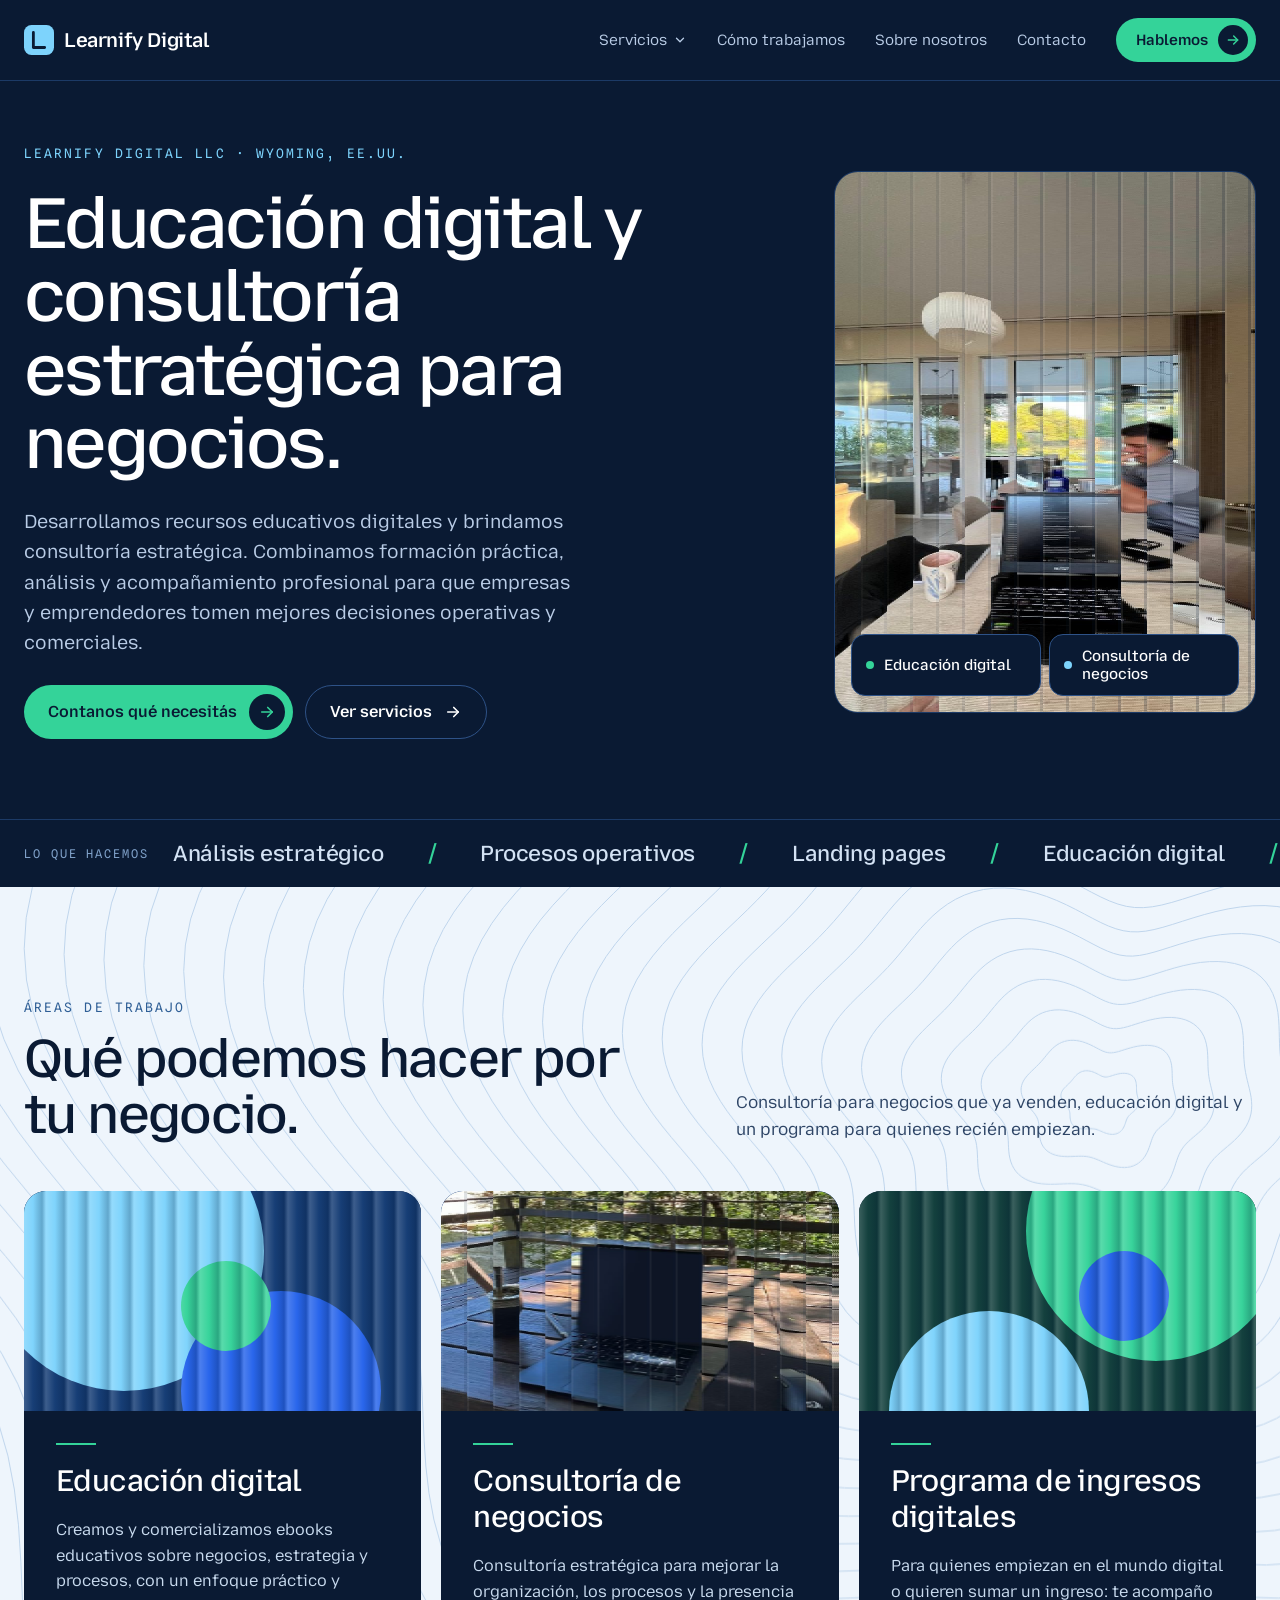
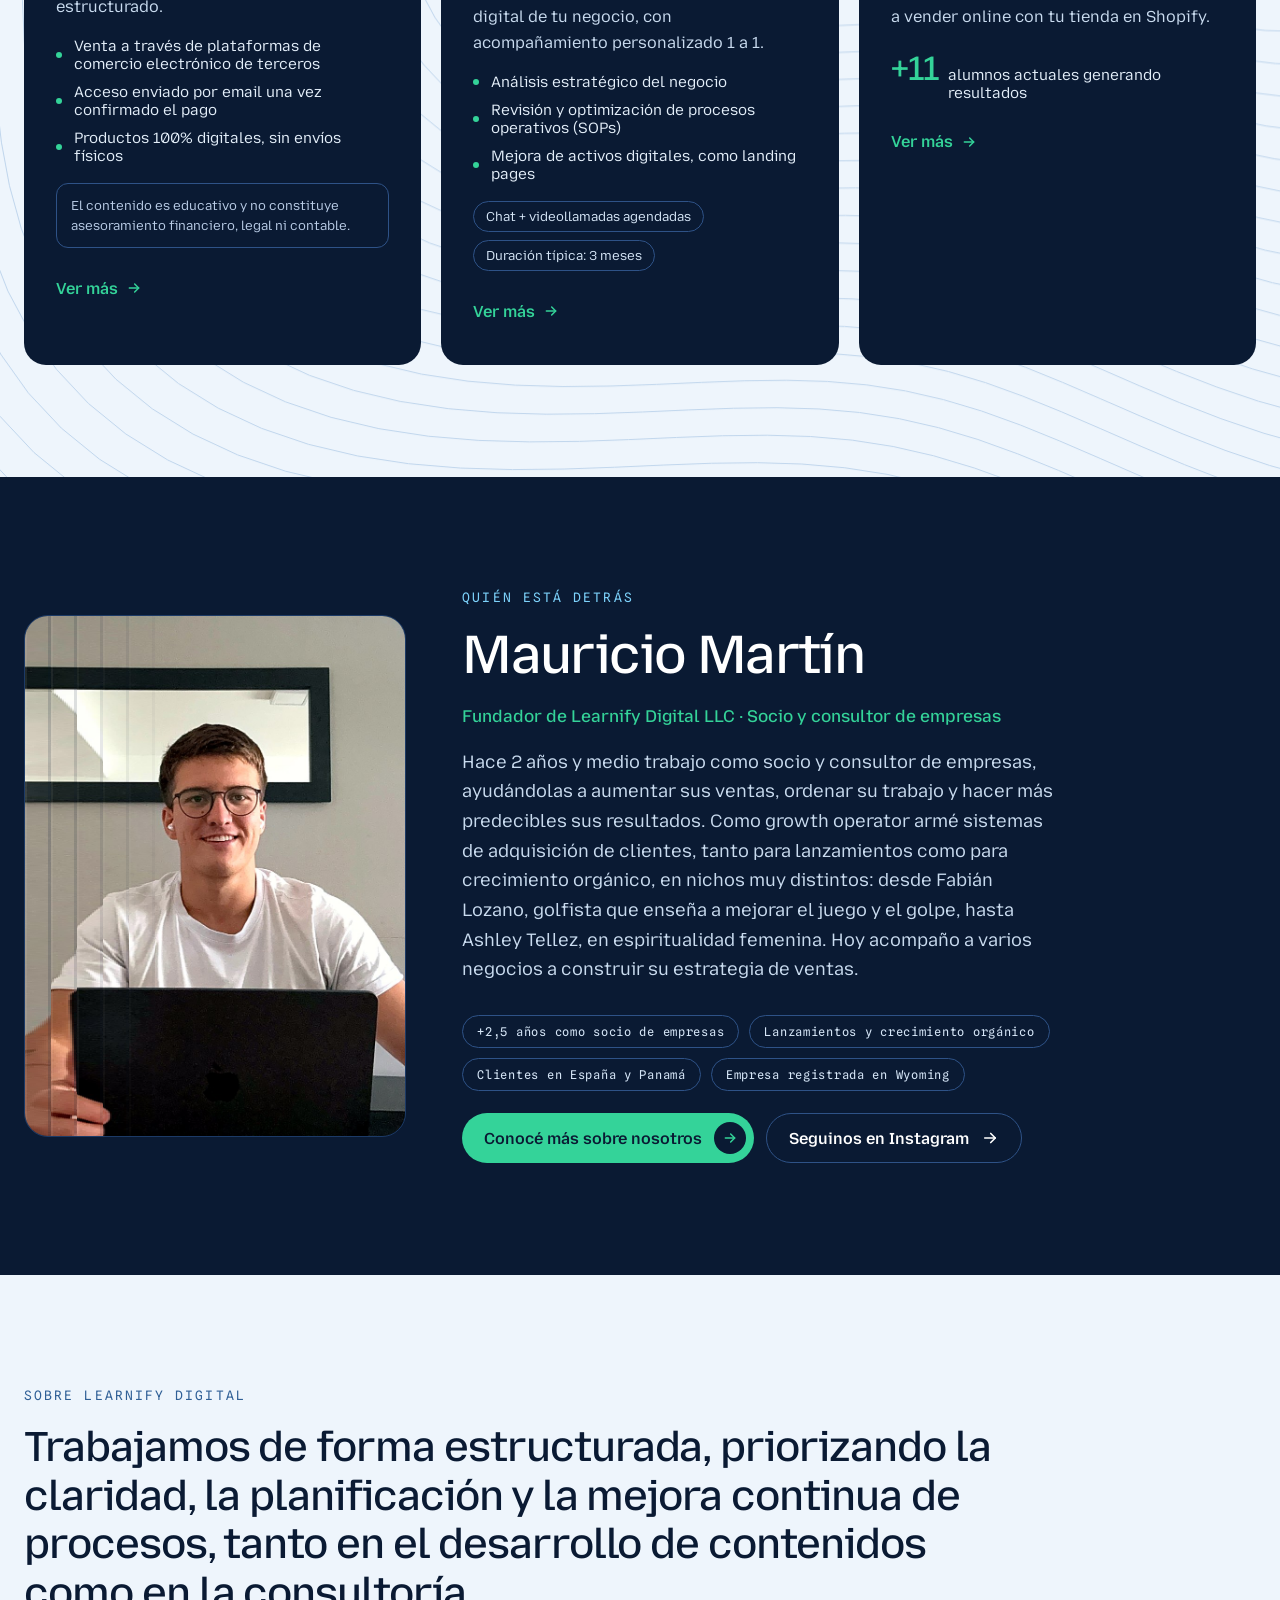
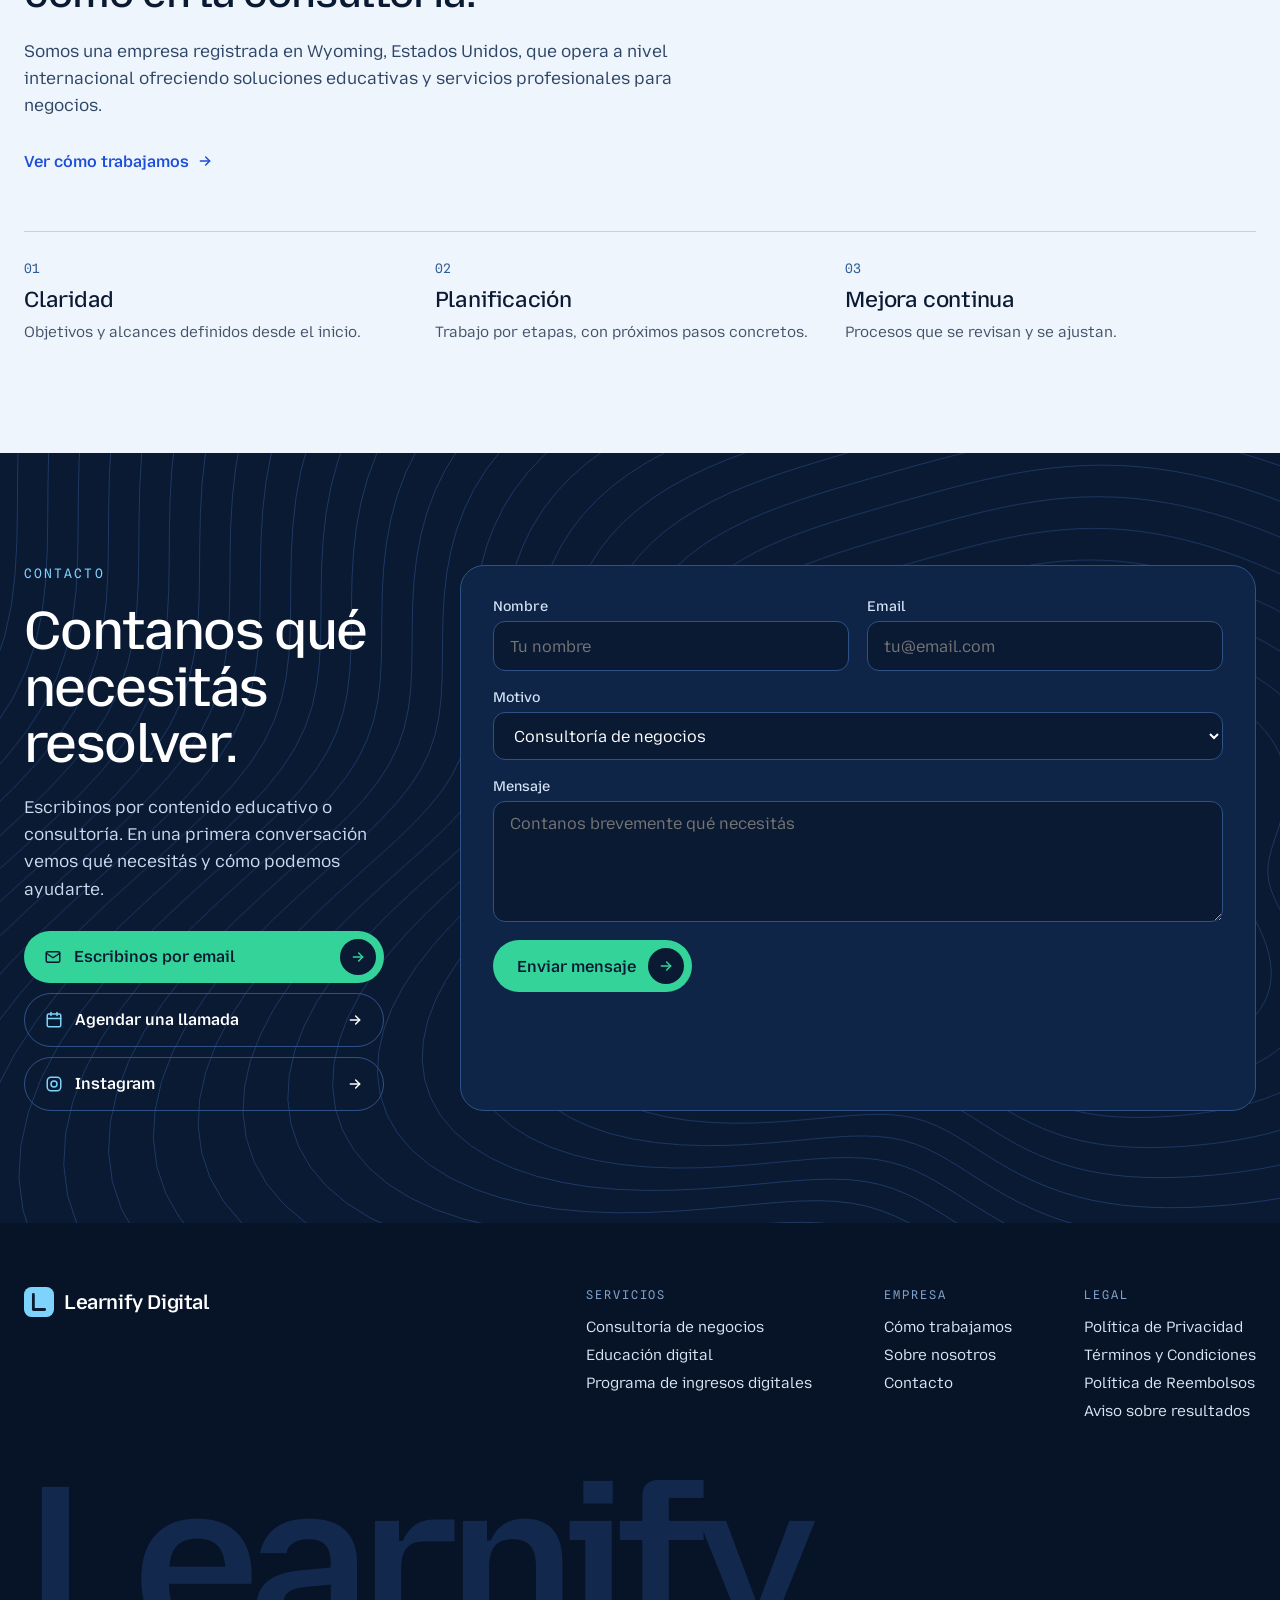
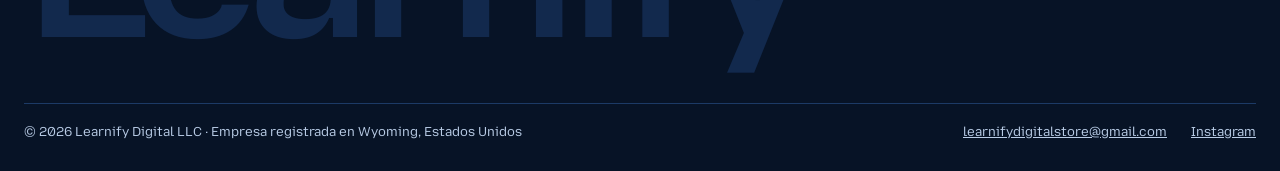
==== commit 7c246a0b: "Foto de perfil nueva y botón para agendar llamada con Calendly - Retrato nuevo en Inicio y Sobre nos" ====
--- a/index.html
+++ b/index.html
@@ -184,7 +184,7 @@
   <section id="equipo" style="background: #0A1A33; color: #FFFFFF">
     <div style="max-width: 1240px; margin: 0 auto; padding: 112px 24px; display: flex; flex-wrap: wrap; gap: 56px; align-items: center">
       <div class="reveal" style="flex: 1 1 380px; min-width: 0; position: relative; height: 520px; border-radius: 24px; overflow: hidden; background: #0F2547; border: 1px solid #1C3A66">
-        <canvas data-glass="/assets/img/mauricio-retrato.jpg|edge|0.7|0.5" aria-hidden="true" style="position: absolute; top: 0; left: 0; width: 100%; height: 100%; display: block"></canvas>
+        <canvas data-glass="/assets/img/mauricio-perfil.jpg|edge|0.5|0.4" aria-hidden="true" style="position: absolute; top: 0; left: 0; width: 100%; height: 100%; display: block"></canvas>
         
       </div>
       <div class="reveal" style="flex: 999 1 460px; min-width: 0; display: flex; flex-direction: column; gap: 22px">
@@ -249,6 +249,11 @@
             <span style="flex: 1 1 auto">Escribinos por email</span>
             <span class="arr" style="width: 36px; height: 36px; border-radius: 999px; background: #0A1A33; display: inline-flex; align-items: center; justify-content: center"><svg width="16" height="16" viewBox="0 0 24 24" aria-hidden="true" fill="none" stroke="#34D399" stroke-width="2.2" stroke-linecap="round" stroke-linejoin="round"><path d="M5 12h14"></path><path d="M13 6l6 6-6 6"></path></svg></span>
           </a>
+          <a class="pill pill-line" href="https://calendly.com/mauriciosamuelmartin-ry4d" target="_blank" rel="noopener" style="display: flex; align-items: center; gap: 12px; min-height: 52px; padding: 0 20px; border-radius: 999px; border: 1px solid #2E5287; color: #FFFFFF; font-weight: 600; text-decoration: none">
+            <svg width="18" height="18" viewBox="0 0 24 24" aria-hidden="true" fill="none" stroke="#7DD3FC" stroke-width="2" stroke-linecap="round" stroke-linejoin="round"><rect x="3" y="4" width="18" height="17" rx="2"></rect><path d="M16 2v4"></path><path d="M8 2v4"></path><path d="M3 10h18"></path></svg>
+            <span style="flex: 1 1 auto">Agendar una llamada</span>
+            <svg class="arr" width="16" height="16" viewBox="0 0 24 24" aria-hidden="true" fill="none" stroke="#FFFFFF" stroke-width="2.2" stroke-linecap="round" stroke-linejoin="round"><path d="M5 12h14"></path><path d="M13 6l6 6-6 6"></path></svg>
+          </a>
           <a class="pill pill-line" href="https://www.instagram.com/learnifydigital/" style="display: flex; align-items: center; gap: 12px; min-height: 52px; padding: 0 20px; border-radius: 999px; border: 1px solid #2E5287; color: #FFFFFF; font-weight: 600; text-decoration: none">
             <svg width="18" height="18" viewBox="0 0 24 24" aria-hidden="true" fill="none" stroke="#7DD3FC" stroke-width="2" stroke-linecap="round" stroke-linejoin="round"><rect x="3" y="3" width="18" height="18" rx="5"></rect><circle cx="12" cy="12" r="4"></circle></svg>
             <span style="flex: 1 1 auto">Instagram</span>
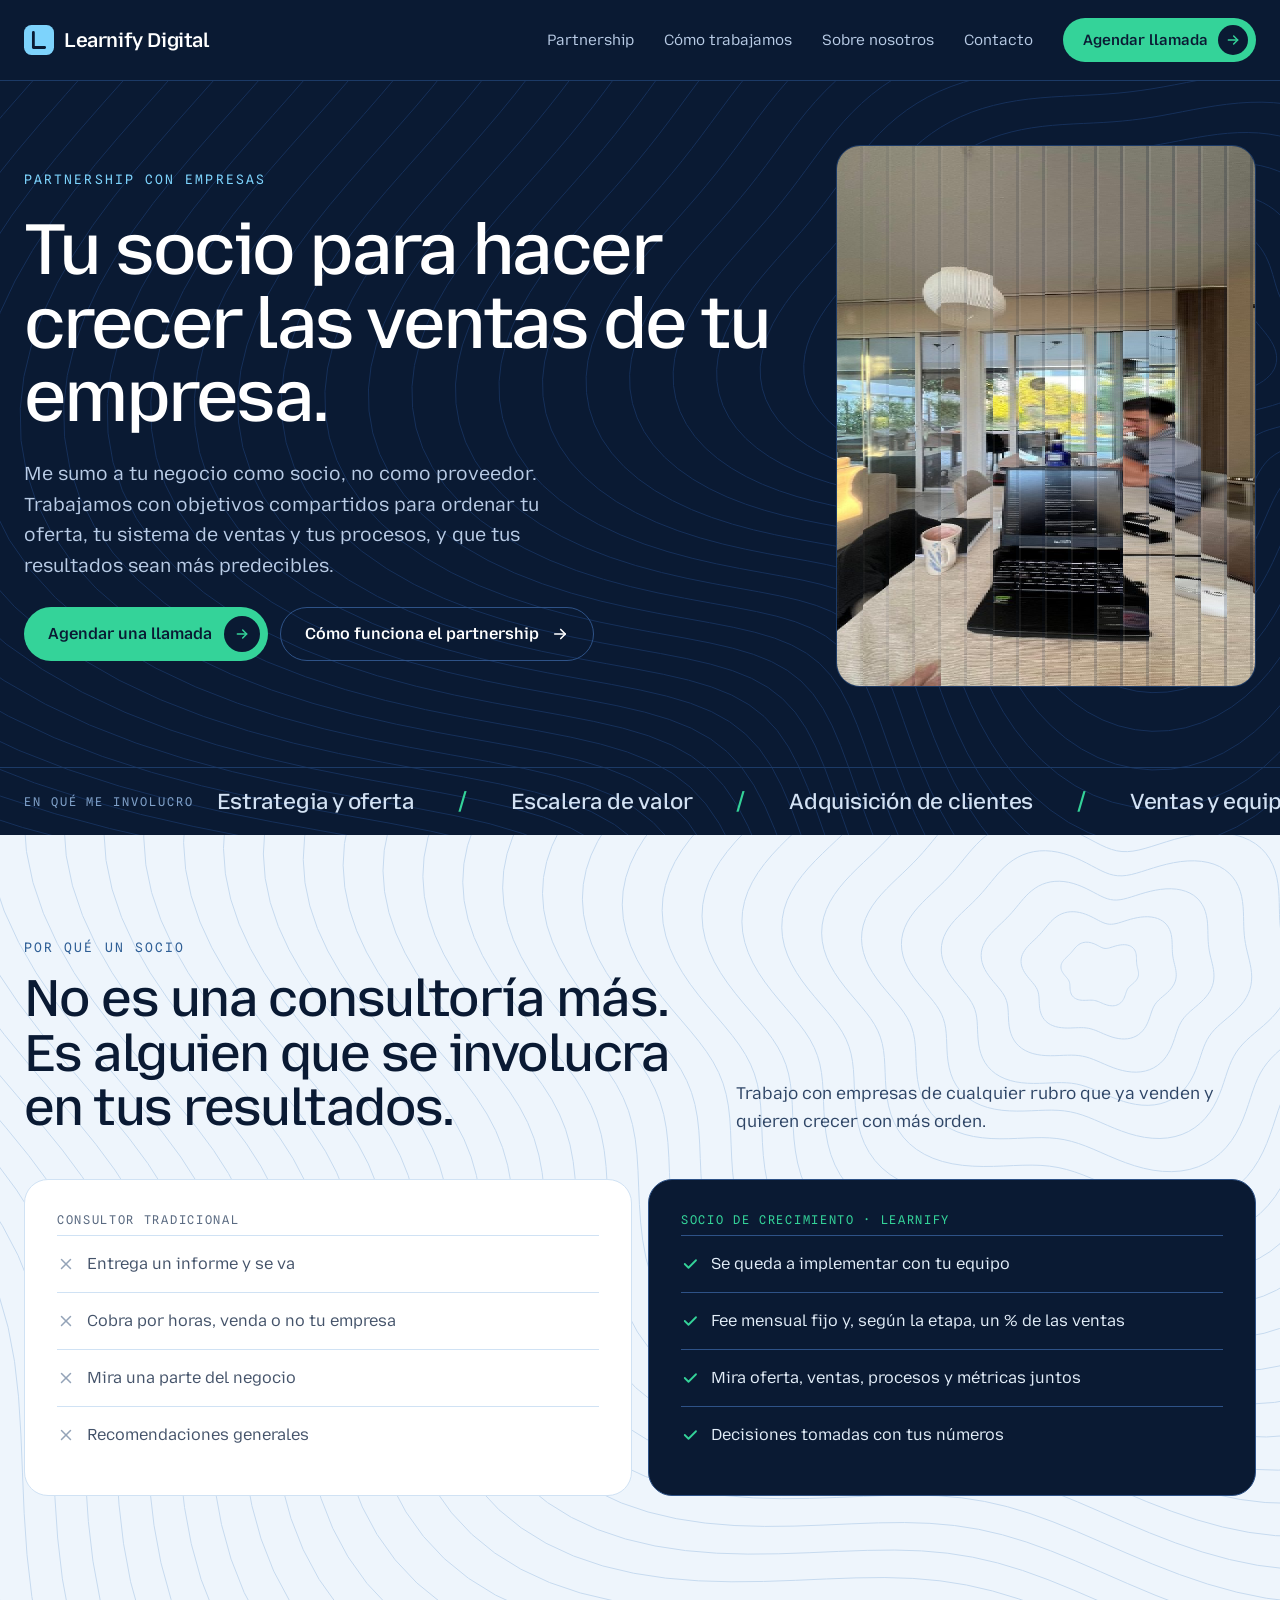
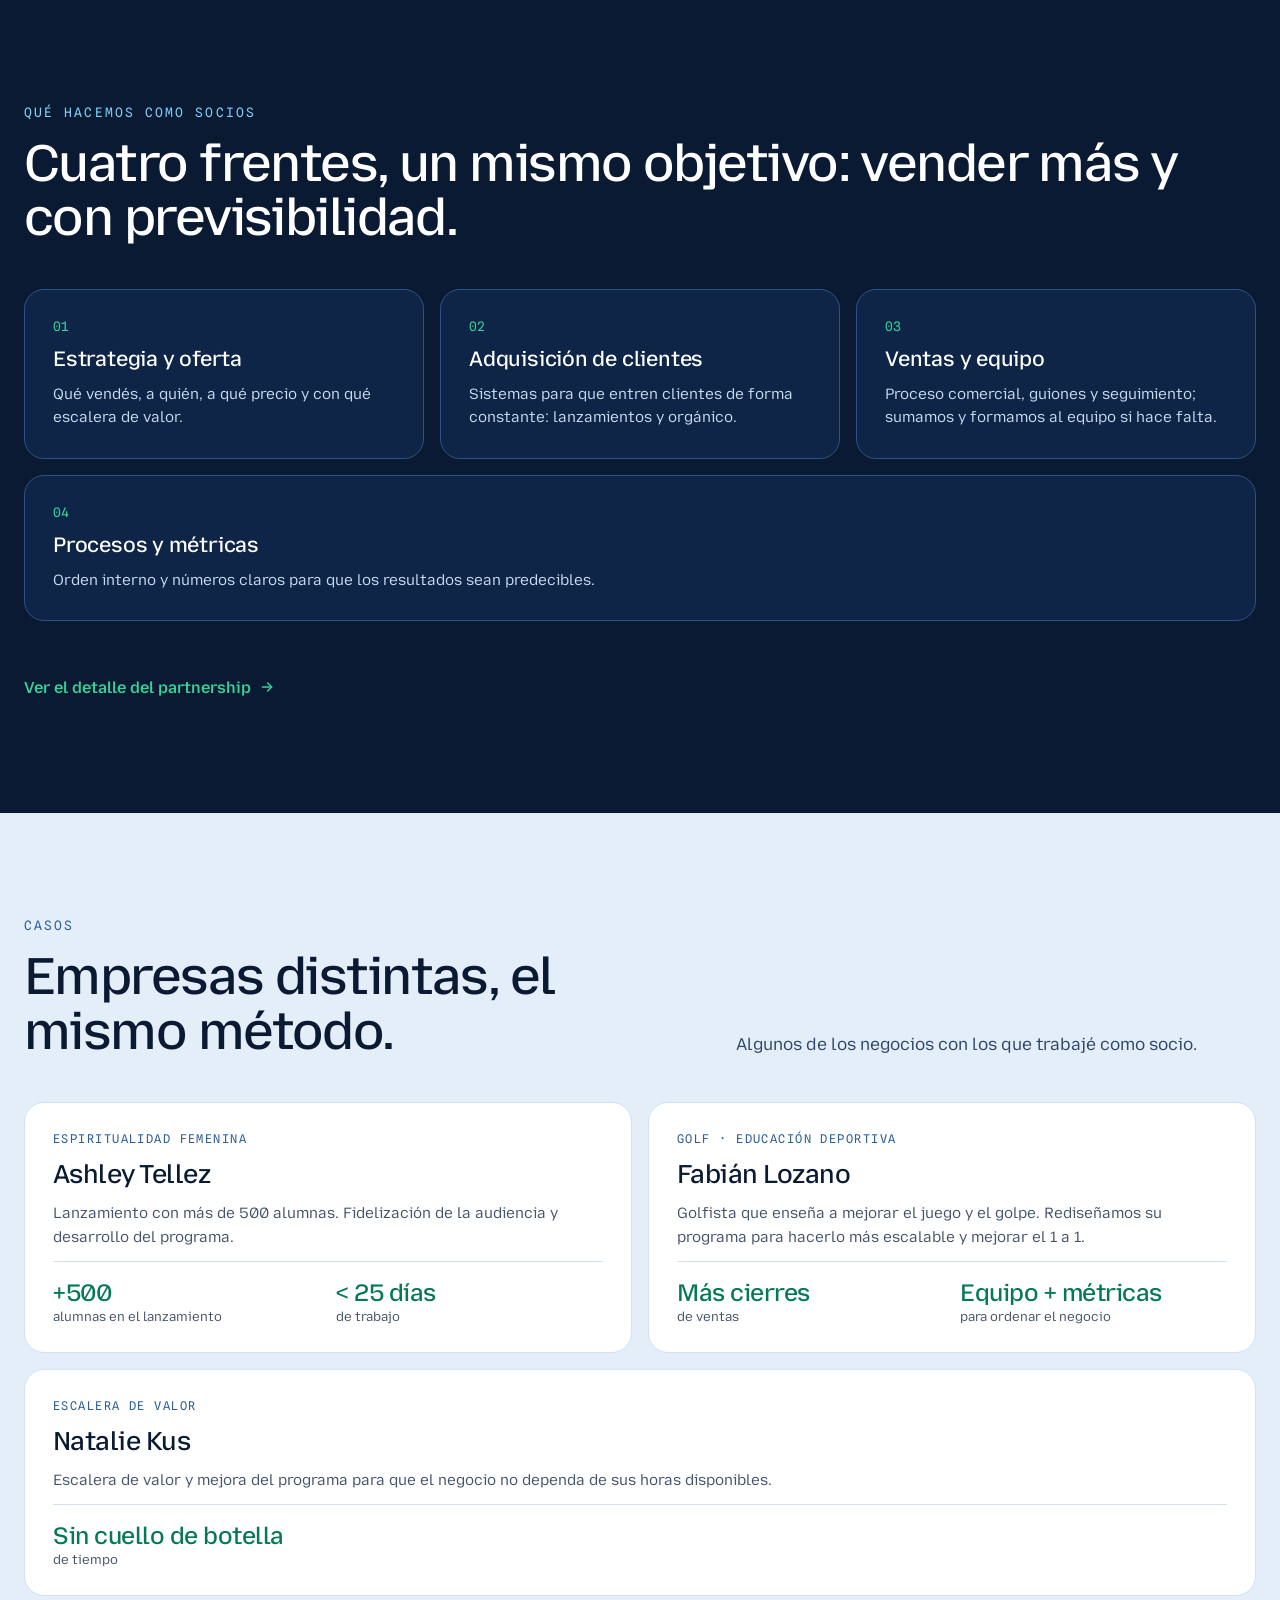
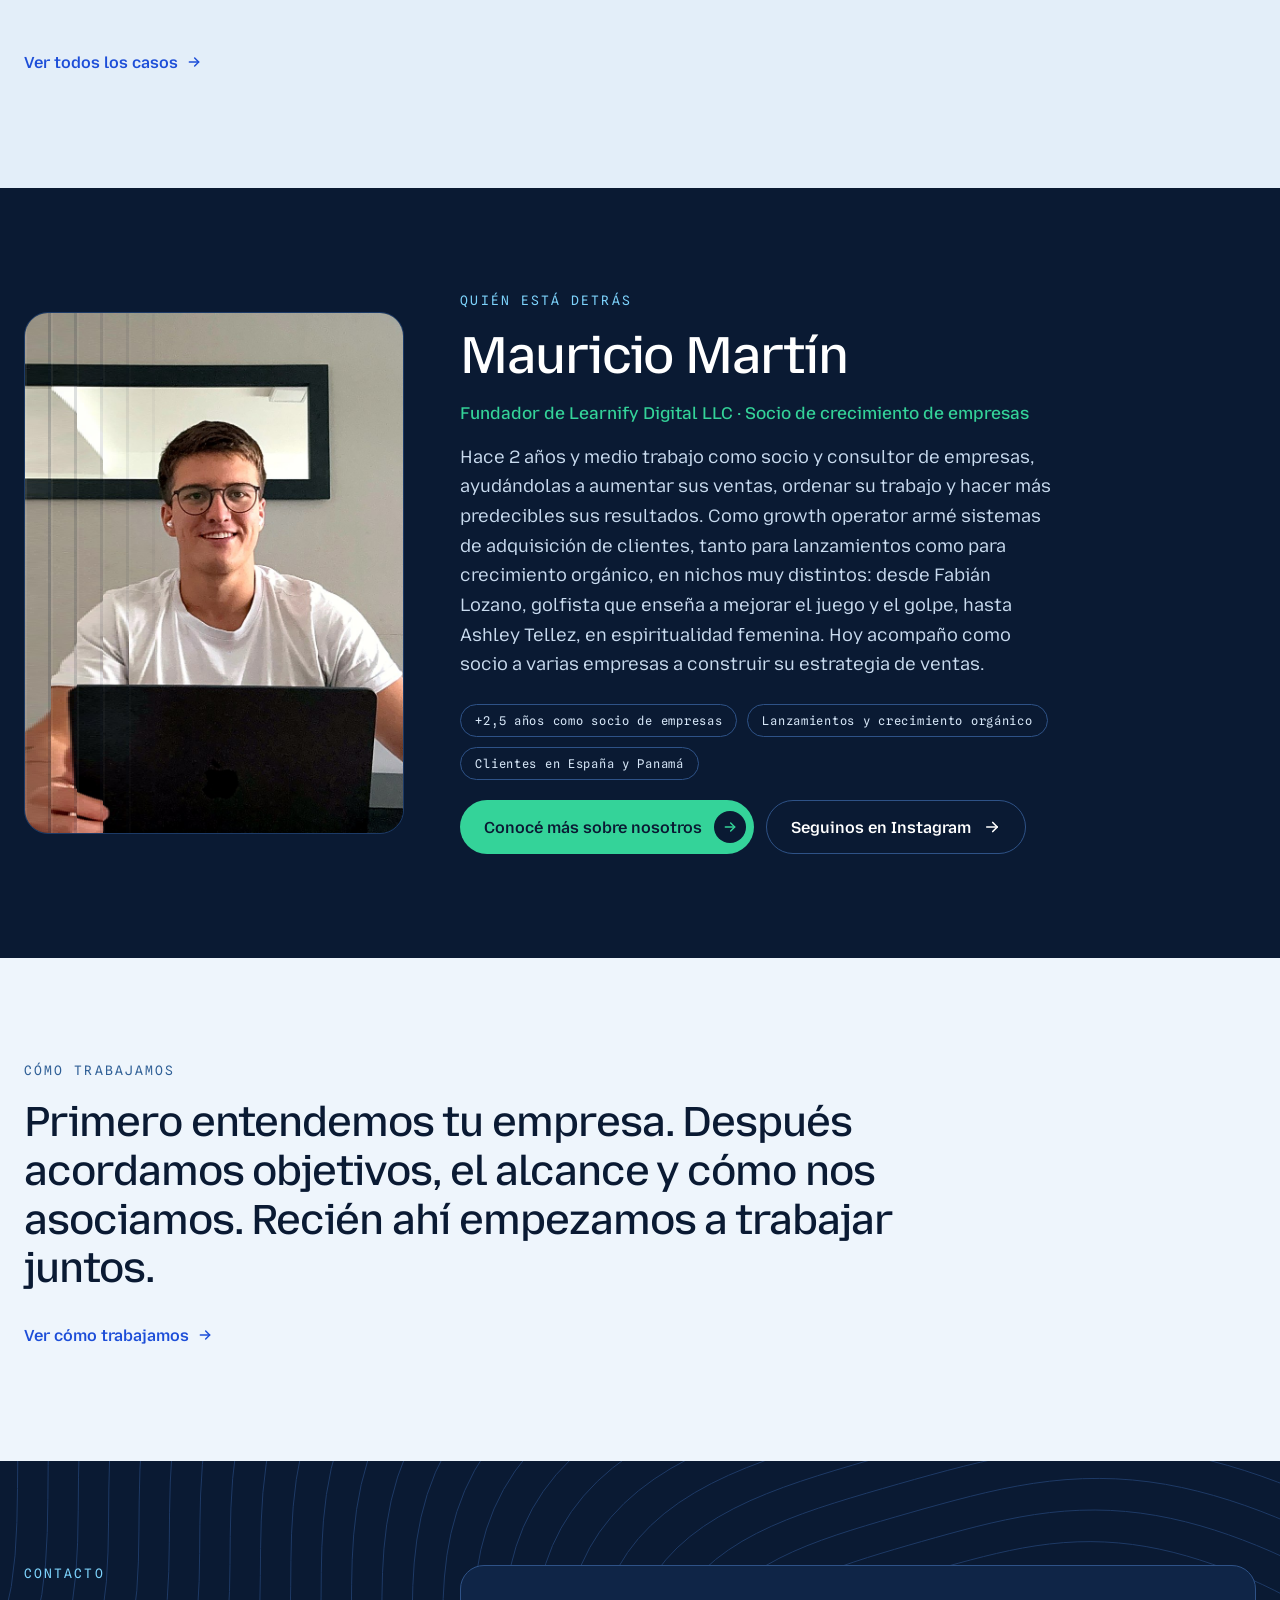
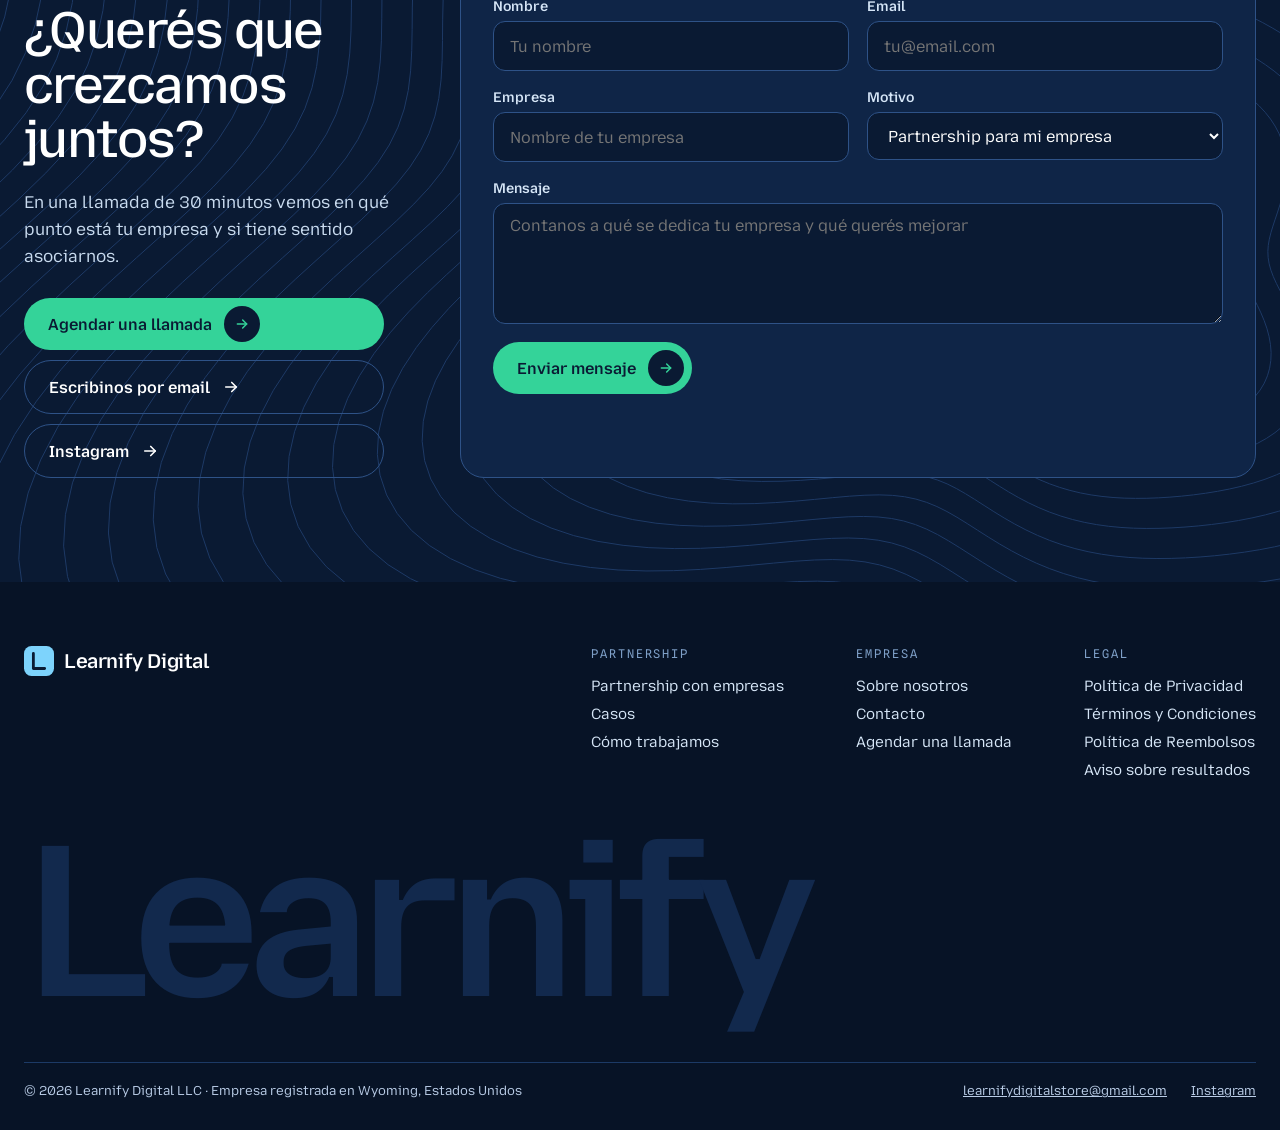
==== commit d6c04c85: "Sitio enfocado en partnership con empresas - Inicio y página de Partnership (reemplaza Consultoría):" ====
--- a/index.html
+++ b/index.html
@@ -3,13 +3,13 @@
 <head>
 <meta charset="utf-8">
 <meta name="viewport" content="width=device-width, initial-scale=1">
-<title>Learnify Digital LLC | Educación digital y consultoría estratégica para negocios</title>
-<meta name="description" content="Consultoría estratégica para negocios, educación digital y un programa para empezar a vender online. Learnify Digital LLC, empresa registrada en Wyoming, Estados Unidos.">
+<title>Learnify Digital LLC | Partnership con empresas para crecer en ventas</title>
+<meta name="description" content="Me sumo a tu empresa como socio de crecimiento: oferta, adquisición de clientes, ventas y procesos, con objetivos compartidos. Learnify Digital LLC, Wyoming, Estados Unidos.">
 <link rel="canonical" href="https://learnifydigital.com/">
 <link rel="icon" href="/favicon.svg" type="image/svg+xml">
 <meta property="og:type" content="website">
-<meta property="og:title" content="Learnify Digital LLC | Educación digital y consultoría estratégica para negocios">
-<meta property="og:description" content="Consultoría estratégica para negocios, educación digital y un programa para empezar a vender online. Learnify Digital LLC, empresa registrada en Wyoming, Estados Unidos.">
+<meta property="og:title" content="Learnify Digital LLC | Partnership con empresas para crecer en ventas">
+<meta property="og:description" content="Me sumo a tu empresa como socio de crecimiento: oferta, adquisición de clientes, ventas y procesos, con objetivos compartidos. Learnify Digital LLC, Wyoming, Estados Unidos.">
 <meta property="og:url" content="https://learnifydigital.com/">
 <meta property="og:image" content="https://learnifydigital.com/assets/img/hero-trabajando.jpg">
 <link rel="preconnect" href="https://fonts.googleapis.com">
@@ -23,16 +23,18 @@
 .pill:hover .arr{transform:translateX(4px)}
 .pill-grn:hover{background-color:#6EE7B7 !important}
 .pill-line:hover{border-color:#7DD3FC !important}
-.pill-grd:hover{background-color:#065F46 !important}
 .navlink:hover{color:#FFFFFF !important}
 .lnk-dark:hover{color:#1D4ED8 !important}
+.card{transition:transform .3s ease,border-color .3s ease}
+.card:hover{transform:translateY(-4px)}
+.field:focus{outline:2px solid #2563EB;outline-offset:1px}
 .menu summary{list-style:none;cursor:pointer}
 .menu summary::-webkit-details-marker{display:none}
 .menu[open] .chev{transform:rotate(180deg)}
-.chev{transition:transform .2s ease}
-.card{transition:transform .3s ease}
-.card:hover{transform:translateY(-4px)}
-.field:focus{outline:2px solid #2563EB;outline-offset:1px}
+.faq summary{list-style:none;cursor:pointer}
+.faq summary::-webkit-details-marker{display:none}
+.faq[open] .plus{transform:rotate(45deg)}
+.plus,.chev{transition:transform .2s ease}
 @keyframes mq{to{transform:translateX(-50%)}}
 .mq{animation:mq 36s linear infinite}
 @keyframes rv{from{opacity:0;filter:blur(10px);transform:translateY(18px)}to{opacity:1;filter:blur(0);transform:none}}
@@ -41,267 +43,177 @@
     .reveal{animation:rv linear both;animation-timeline:view();animation-range:entry 0% cover 28%}
   }
 }
-@media (prefers-reduced-motion: reduce){.mq{animation:none}.pill,.card{transition:none}}
+@media (prefers-reduced-motion: reduce){.pill,.card{transition:none}.mq{animation:none}}
 </style>
 <script src="/assets/site.js" defer></script>
 </head>
 <body>
 <div style="font-family: 'Mozilla Text', system-ui, sans-serif; color: #0A1A33; background: #EEF5FC; min-height: 100vh; overflow-x: hidden">
-
-  <!-- ===== HEADER + HERO ===== -->
-  <section id="inicio" style="background: #0A1A33; color: #FFFFFF">
-    <header style="background: #0A1A33; color: #FFFFFF; border-bottom: 1px solid #1C3A66; position: relative; z-index: 10; border-bottom: 1px solid #1C3A66">
+<header style="background: #0A1A33; color: #FFFFFF; border-bottom: 1px solid #1C3A66; position: relative; z-index: 10">
       <div style="max-width: 1240px; margin: 0 auto; padding: 18px 24px; display: flex; flex-wrap: wrap; gap: 16px; align-items: center; justify-content: space-between">
         <a href="/" style="display: flex; align-items: center; gap: 10px; text-decoration: none; color: #FFFFFF"><svg width="30" height="30" viewBox="0 0 32 32" aria-hidden="true"><rect x="0" y="0" width="32" height="32" rx="8" fill="#7DD3FC"></rect><path d="M10 8v16h12" fill="none" stroke="#0A1A33" stroke-width="3" stroke-linecap="round" stroke-linejoin="round"></path></svg><span style="font-weight: 600; font-size: 20px; letter-spacing: -0.02em">Learnify Digital</span></a>
         <nav aria-label="Principal" style="display: flex; flex-wrap: wrap; gap: 8px 30px; align-items: center; font-size: 15px">
-          <details class="menu" style="position: relative"><summary class="navlink" style="display: inline-flex; align-items: center; gap: 6px; color: #B9CCE6; padding: 6px 0">Servicios <svg class="chev" width="14" height="14" viewBox="0 0 24 24" aria-hidden="true" fill="none" stroke="currentColor" stroke-width="2.2" stroke-linecap="round" stroke-linejoin="round"><path d="M6 9l6 6 6-6"></path></svg></summary><div style="position: absolute; top: 40px; left: -16px; z-index: 20; width: 300px; background: #FFFFFF; border-radius: 16px; padding: 8px; border: 1px solid #D0E2F4; display: flex; flex-direction: column"><a class="lnk-dark" href="/consultoria.html" style="display: flex; flex-direction: column; gap: 4px; padding: 14px 16px; border-radius: 12px; text-decoration: none; color: #0A1A33"><span style="font-weight: 600; font-size: 15px">Consultoría de negocios</span><span style="font-size: 13px; color: #44536A">Estrategia, ventas, procesos y métricas</span></a><a class="lnk-dark" href="/educacion.html" style="display: flex; flex-direction: column; gap: 4px; padding: 14px 16px; border-radius: 12px; text-decoration: none; color: #0A1A33"><span style="font-weight: 600; font-size: 15px">Educación digital</span><span style="font-size: 13px; color: #44536A">Ebooks prácticos sobre negocios</span></a><a class="lnk-dark" href="/programa.html" style="display: flex; flex-direction: column; gap: 4px; padding: 14px 16px; border-radius: 12px; text-decoration: none; color: #0A1A33"><span style="font-weight: 600; font-size: 15px">Programa de ingresos digitales</span><span style="font-size: 13px; color: #44536A">Vendé online con tu tienda en Shopify</span></a></div></details>
+          <a class="navlink" href="/partnership.html" style="color: #B9CCE6; text-decoration: none; padding: 6px 0">Partnership</a>
           <a class="navlink" href="/como-trabajamos.html" style="color: #B9CCE6; text-decoration: none; padding: 6px 0">Cómo trabajamos</a>
           <a class="navlink" href="/nosotros.html" style="color: #B9CCE6; text-decoration: none; padding: 6px 0">Sobre nosotros</a>
           <a class="navlink" href="/contacto.html" style="color: #B9CCE6; text-decoration: none; padding: 6px 0">Contacto</a>
-          <a class="pill pill-grn" href="/contacto.html" style="display: inline-flex; align-items: center; gap: 10px; min-height: 44px; padding: 0 8px 0 20px; border-radius: 999px; background: #34D399; color: #0A1A33; font-weight: 600; text-decoration: none">Hablemos<span class="arr" style="width: 30px; height: 30px; border-radius: 999px; background: #0A1A33; display: inline-flex; align-items: center; justify-content: center"><svg width="16" height="16" viewBox="0 0 24 24" aria-hidden="true" fill="none" stroke="#34D399" stroke-width="2.2" stroke-linecap="round" stroke-linejoin="round"><path d="M5 12h14"></path><path d="M13 6l6 6-6 6"></path></svg></span></a>
+          <a class="pill pill-grn" href="https://calendly.com/mauriciosamuelmartin-ry4d" target="_blank" rel="noopener" style="display: inline-flex; align-items: center; gap: 10px; min-height: 44px; padding: 0 8px 0 20px; border-radius: 999px; background: #34D399; color: #0A1A33; font-weight: 600; text-decoration: none">Agendar llamada<span class="arr" style="width: 30px; height: 30px; border-radius: 999px; background: #0A1A33; display: inline-flex; align-items: center; justify-content: center"><svg width="16" height="16" viewBox="0 0 24 24" aria-hidden="true" fill="none" stroke="#34D399" stroke-width="2.2" stroke-linecap="round" stroke-linejoin="round"><path d="M5 12h14"></path><path d="M13 6l6 6-6 6"></path></svg></span></a>
         </nav>
       </div>
-    </header>
-
-    <div style="max-width: 1240px; margin: 0 auto; padding: 64px 24px 80px; display: flex; flex-wrap: wrap; gap: 48px; align-items: center">
-      <div style="flex: 999 1 500px; min-width: 0; display: flex; flex-direction: column; gap: 26px">
-        <div style="font-family: 'Spline Sans Mono', monospace; font-size: 13px; letter-spacing: 0.16em; text-transform: uppercase; color: #7DD3FC">Learnify Digital LLC · Wyoming, EE.UU.</div>
-        <h1 style="margin: 0; font-weight: 500; font-size: clamp(42px, 5.8vw, 72px); line-height: 1.02; letter-spacing: -0.035em">Educación digital y consultoría estratégica para negocios.</h1>
-        <p style="margin: 0; font-size: 19px; line-height: 1.6; color: #B9CCE6; max-width: 560px">Desarrollamos recursos educativos digitales y brindamos consultoría estratégica. Combinamos formación práctica, análisis y acompañamiento profesional para que empresas y emprendedores tomen mejores decisiones operativas y comerciales.</p>
-        <div style="display: flex; flex-wrap: wrap; gap: 12px">
-          <a class="pill pill-grn" href="#contacto" style="display: inline-flex; align-items: center; gap: 12px; min-height: 52px; padding: 0 8px 0 24px; border-radius: 999px; background: #34D399; color: #0A1A33; font-weight: 600; text-decoration: none">Contanos qué necesitás
-            <span class="arr" style="width: 36px; height: 36px; border-radius: 999px; background: #0A1A33; display: inline-flex; align-items: center; justify-content: center"><svg width="18" height="18" viewBox="0 0 24 24" aria-hidden="true" fill="none" stroke="#34D399" stroke-width="2.2" stroke-linecap="round" stroke-linejoin="round"><path d="M5 12h14"></path><path d="M13 6l6 6-6 6"></path></svg></span>
-          </a>
-          <a class="pill pill-line" href="#servicios" style="display: inline-flex; align-items: center; gap: 12px; min-height: 52px; padding: 0 24px; border-radius: 999px; border: 1px solid #2E5287; color: #FFFFFF; font-weight: 600; text-decoration: none">Ver servicios
-            <svg class="arr" width="18" height="18" viewBox="0 0 24 24" aria-hidden="true" fill="none" stroke="#FFFFFF" stroke-width="2.2" stroke-linecap="round" stroke-linejoin="round"><path d="M5 12h14"></path><path d="M13 6l6 6-6 6"></path></svg>
-          </a>
-        </div>
-      </div>
-
-      <!-- Fluted glass over photo (canvas) -->
-      <div style="flex: 1 1 420px; min-width: 0; position: relative; height: 540px; border-radius: 24px; overflow: hidden; background: #0F2547; border: 1px solid #1C3A66">
-        <canvas data-glass="/assets/img/hero-trabajando.jpg|ramp|0.7|0.55" aria-hidden="true" style="position: absolute; top: 0; left: 0; width: 100%; height: 100%; display: block"></canvas>
+    </header><section id="inicio" style="background: #0A1A33; color: #FFFFFF; position: relative; overflow: hidden">
+    <canvas data-topo="71,0.9,0.35" aria-hidden="true" style="position: absolute; top: 0; left: 0; width: 100%; height: 100%; display: block; color: #16305A; pointer-events: none"></canvas>
+    <div style="position: relative; max-width: 1240px; margin: 0 auto; padding: 64px 24px 80px; display: flex; flex-wrap: wrap; gap: 48px; align-items: center">
+      <div class="reveal" style="flex: 999 1 500px; min-width: 0; display: flex; flex-direction: column; gap: 26px">
+        <div style="font-family: 'Spline Sans Mono', monospace; font-size: 13px; letter-spacing: 0.16em; text-transform: uppercase; color: #7DD3FC">Partnership con empresas</div>
+        <h1 style="margin: 0; font-weight: 500; font-size: clamp(42px, 5.8vw, 72px); line-height: 1.02; letter-spacing: -0.035em">Tu socio para hacer crecer las ventas de tu empresa.</h1>
+        <p style="margin: 0; font-size: 19px; line-height: 1.6; color: #B9CCE6; max-width: 580px">Me sumo a tu negocio como socio, no como proveedor. Trabajamos con objetivos compartidos para ordenar tu oferta, tu sistema de ventas y tus procesos, y que tus resultados sean más predecibles.</p>
+        <div style="display: flex; flex-wrap: wrap; gap: 12px"><a class="pill pill-grn" href="https://calendly.com/mauriciosamuelmartin-ry4d" target="_blank" rel="noopener" style="display: inline-flex; align-items: center; gap: 12px; min-height: 52px; padding: 0 8px 0 24px; border-radius: 999px; background: #34D399; color: #0A1A33; font-weight: 600; text-decoration: none">Agendar una llamada<span class="arr" style="width: 36px; height: 36px; border-radius: 999px; background: #0A1A33; display: inline-flex; align-items: center; justify-content: center"><svg width="16" height="16" viewBox="0 0 24 24" aria-hidden="true" fill="none" stroke="#34D399" stroke-width="2.2" stroke-linecap="round" stroke-linejoin="round"><path d="M5 12h14"></path><path d="M13 6l6 6-6 6"></path></svg></span></a><a class="pill pill-line" href="/partnership.html" style="display: inline-flex; align-items: center; gap: 12px; min-height: 52px; padding: 0 24px; border-radius: 999px; border: 1px solid #2E5287; color: #FFFFFF; font-weight: 600; text-decoration: none">Cómo funciona el partnership<span class="arr" style="display: inline-flex"><svg width="18" height="18" viewBox="0 0 24 24" aria-hidden="true" fill="none" stroke="#FFFFFF" stroke-width="2.2" stroke-linecap="round" stroke-linejoin="round"><path d="M5 12h14"></path><path d="M13 6l6 6-6 6"></path></svg></span></a></div>
+      </div>
+      <div class="reveal" style="flex: 1 1 420px; min-width: 0"><div role="img" aria-label="Mauricio trabajando en una mesa junto a un ventanal" style="position: relative; height: 540px; border-radius: 24px; overflow: hidden; background: #0F2547; border: 1px solid #1C3A66">
+          <canvas data-glass="/assets/img/hero-trabajando.jpg|ramp|0.7|0.55" aria-hidden="true" style="position: absolute; top: 0; left: 0; width: 100%; height: 100%; display: block"></canvas>
+        </div></div>
+    </div>
+    <div style="position: relative; border-top: 1px solid #1C3A66; display: flex; align-items: center; gap: 24px; padding: 20px 0 20px 24px; overflow: hidden">
+      <div style="flex: 0 0 auto; font-family: 'Spline Sans Mono', monospace; font-size: 12px; letter-spacing: 0.16em; text-transform: uppercase; color: #7FA0C8">En qué me involucro</div>
+      <div style="overflow: hidden; flex: 1 1 auto; min-width: 0">
+        <div class="mq" style="display: flex; width: max-content; gap: 44px; font-size: 22px; font-weight: 500; letter-spacing: -0.01em; color: #D3E2F4; white-space: nowrap"><span>Estrategia y oferta</span><span style="color: #34D399">/</span><span>Escalera de valor</span><span style="color: #34D399">/</span><span>Adquisición de clientes</span><span style="color: #34D399">/</span><span>Ventas y equipo</span><span style="color: #34D399">/</span><span>Procesos</span><span style="color: #34D399">/</span><span>Métricas y previsibilidad</span><span style="color: #34D399">/</span><span>Estrategia y oferta</span><span style="color: #34D399">/</span><span>Escalera de valor</span><span style="color: #34D399">/</span><span>Adquisición de clientes</span><span style="color: #34D399">/</span><span>Ventas y equipo</span><span style="color: #34D399">/</span><span>Procesos</span><span style="color: #34D399">/</span><span>Métricas y previsibilidad</span><span style="color: #34D399">/</span></div>
+      </div>
+    </div>
+  </section><section id="por-que" style="position: relative; overflow: hidden; background: #EEF5FC">
+    <canvas data-topo="11,0.86,0.18" aria-hidden="true" style="position: absolute; top: 0; left: 0; width: 100%; height: 100%; display: block; color: #C6DAEF; pointer-events: none"></canvas>
+    <div style="position: relative; max-width: 1240px; margin: 0 auto; padding: 104px 24px; display: flex; flex-direction: column; gap: 44px">
+      <div class="reveal" style="display: flex; flex-wrap: wrap; gap: 20px 64px; align-items: flex-end; justify-content: space-between">
+        <div style="flex: 1 1 440px; display: flex; flex-direction: column; gap: 16px"><div style="font-family: 'Spline Sans Mono', monospace; font-size: 13px; letter-spacing: 0.16em; text-transform: uppercase; color: #2F5F96">Por qué un socio</div><h2 style="margin: 0; font-weight: 500; font-size: clamp(34px, 4.2vw, 52px); line-height: 1.05; letter-spacing: -0.03em">No es una consultoría más. Es alguien que se involucra en tus resultados.</h2></div>
+        <p style="flex: 1 1 360px; margin: 0; font-size: 17px; line-height: 1.6; color: #2E4566; max-width: 520px">Trabajo con empresas de cualquier rubro que ya venden y quieren crecer con más orden.</p>
+      </div><div style="display: flex; flex-wrap: wrap; gap: 16px">
+        <div class="reveal" style="flex: 1 1 420px; min-width: 0; background: #FFFFFF; border: 1px solid #D0E2F4; border-radius: 24px; padding: 32px">
+          <div style="font-family: 'Spline Sans Mono', monospace; font-size: 12px; letter-spacing: 0.14em; text-transform: uppercase; color: #5B6B82; margin-bottom: 8px">Consultor tradicional</div>
+          <ul style="margin: 0; padding: 0; list-style: none; font-size: 16px; line-height: 1.5"><li style="display: flex; gap: 12px; padding: 16px 0; border-top: 1px solid #D0E2F4; color: #44536A"><svg width="18" height="18" viewBox="0 0 24 24" aria-hidden="true" fill="none" stroke="#94A3B8" stroke-width="2" stroke-linecap="round" style="flex: 0 0 18px; margin-top: 3px"><path d="M6 6l12 12"></path><path d="M18 6L6 18"></path></svg>Entrega un informe y se va</li><li style="display: flex; gap: 12px; padding: 16px 0; border-top: 1px solid #D0E2F4; color: #44536A"><svg width="18" height="18" viewBox="0 0 24 24" aria-hidden="true" fill="none" stroke="#94A3B8" stroke-width="2" stroke-linecap="round" style="flex: 0 0 18px; margin-top: 3px"><path d="M6 6l12 12"></path><path d="M18 6L6 18"></path></svg>Cobra por horas, venda o no tu empresa</li><li style="display: flex; gap: 12px; padding: 16px 0; border-top: 1px solid #D0E2F4; color: #44536A"><svg width="18" height="18" viewBox="0 0 24 24" aria-hidden="true" fill="none" stroke="#94A3B8" stroke-width="2" stroke-linecap="round" style="flex: 0 0 18px; margin-top: 3px"><path d="M6 6l12 12"></path><path d="M18 6L6 18"></path></svg>Mira una parte del negocio</li><li style="display: flex; gap: 12px; padding: 16px 0; border-top: 1px solid #D0E2F4; color: #44536A"><svg width="18" height="18" viewBox="0 0 24 24" aria-hidden="true" fill="none" stroke="#94A3B8" stroke-width="2" stroke-linecap="round" style="flex: 0 0 18px; margin-top: 3px"><path d="M6 6l12 12"></path><path d="M18 6L6 18"></path></svg>Recomendaciones generales</li></ul>
+        </div>
+        <div class="reveal" style="flex: 1 1 420px; min-width: 0; background: #0A1A33; border: 1px solid #2E5287; border-radius: 24px; padding: 32px; color: #FFFFFF">
+          <div style="font-family: 'Spline Sans Mono', monospace; font-size: 12px; letter-spacing: 0.14em; text-transform: uppercase; color: #34D399; margin-bottom: 8px">Socio de crecimiento · Learnify</div>
+          <ul style="margin: 0; padding: 0; list-style: none; font-size: 16px; line-height: 1.5"><li style="display: flex; gap: 12px; padding: 16px 0; border-top: 1px solid #2E5287; color: #E3EEF9"><svg width="18" height="18" viewBox="0 0 24 24" aria-hidden="true" fill="none" stroke="#34D399" stroke-width="2.4" stroke-linecap="round" stroke-linejoin="round" style="flex: 0 0 18px; margin-top: 3px"><path d="M5 12l5 5L20 7"></path></svg>Se queda a implementar con tu equipo</li><li style="display: flex; gap: 12px; padding: 16px 0; border-top: 1px solid #2E5287; color: #E3EEF9"><svg width="18" height="18" viewBox="0 0 24 24" aria-hidden="true" fill="none" stroke="#34D399" stroke-width="2.4" stroke-linecap="round" stroke-linejoin="round" style="flex: 0 0 18px; margin-top: 3px"><path d="M5 12l5 5L20 7"></path></svg>Fee mensual fijo y, según la etapa, un % de las ventas</li><li style="display: flex; gap: 12px; padding: 16px 0; border-top: 1px solid #2E5287; color: #E3EEF9"><svg width="18" height="18" viewBox="0 0 24 24" aria-hidden="true" fill="none" stroke="#34D399" stroke-width="2.4" stroke-linecap="round" stroke-linejoin="round" style="flex: 0 0 18px; margin-top: 3px"><path d="M5 12l5 5L20 7"></path></svg>Mira oferta, ventas, procesos y métricas juntos</li><li style="display: flex; gap: 12px; padding: 16px 0; border-top: 1px solid #2E5287; color: #E3EEF9"><svg width="18" height="18" viewBox="0 0 24 24" aria-hidden="true" fill="none" stroke="#34D399" stroke-width="2.4" stroke-linecap="round" stroke-linejoin="round" style="flex: 0 0 18px; margin-top: 3px"><path d="M5 12l5 5L20 7"></path></svg>Decisiones tomadas con tus números</li></ul>
+        </div>
+      </div>
+    </div>
+  </section><section id="servicios" style="position: relative; overflow: hidden; background: #0A1A33; color: #FFFFFF">
+    
+    <div style="position: relative; max-width: 1240px; margin: 0 auto; padding: 104px 24px; display: flex; flex-direction: column; gap: 44px">
+      <div class="reveal" style="display: flex; flex-wrap: wrap; gap: 20px 64px; align-items: flex-end; justify-content: space-between">
+        <div style="flex: 1 1 440px; display: flex; flex-direction: column; gap: 16px"><div style="font-family: 'Spline Sans Mono', monospace; font-size: 13px; letter-spacing: 0.16em; text-transform: uppercase; color: #7DD3FC">Qué hacemos como socios</div><h2 style="margin: 0; font-weight: 500; font-size: clamp(34px, 4.2vw, 52px); line-height: 1.05; letter-spacing: -0.03em">Cuatro frentes, un mismo objetivo: vender más y con previsibilidad.</h2></div>
         
-        <div style="position: absolute; left: 16px; right: 16px; bottom: 16px; display: flex; flex-wrap: wrap; gap: 8px">
-          <div style="flex: 1 1 160px; background: #0A1A33; border: 1px solid #2E5287; border-radius: 14px; padding: 12px 14px; display: flex; align-items: center; gap: 10px">
-            <span style="width: 8px; height: 8px; border-radius: 999px; background: #34D399; flex: 0 0 8px"></span>
-            <span style="font-size: 15px; font-weight: 500">Educación digital</span>
-          </div>
-          <div style="flex: 1 1 160px; background: #0A1A33; border: 1px solid #2E5287; border-radius: 14px; padding: 12px 14px; display: flex; align-items: center; gap: 10px">
-            <span style="width: 8px; height: 8px; border-radius: 999px; background: #7DD3FC; flex: 0 0 8px"></span>
-            <span style="font-size: 15px; font-weight: 500">Consultoría de negocios</span>
-          </div>
-        </div>
-      </div>
-    </div>
-
-    <!-- Marquee -->
-    <div style="border-top: 1px solid #1C3A66; display: flex; align-items: center; gap: 24px; padding: 20px 0 20px 24px; overflow: hidden">
-      <div style="flex: 0 0 auto; font-family: 'Spline Sans Mono', monospace; font-size: 12px; letter-spacing: 0.16em; text-transform: uppercase; color: #7FA0C8">Lo que hacemos</div>
-      <div style="overflow: hidden; flex: 1 1 auto; min-width: 0">
-        <div class="mq" style="display: flex; width: max-content; gap: 44px; font-size: 22px; font-weight: 500; letter-spacing: -0.01em; color: #D3E2F4; white-space: nowrap">
-          <span>Análisis estratégico</span><span style="color: #34D399">/</span><span>Procesos operativos</span><span style="color: #34D399">/</span><span>Landing pages</span><span style="color: #34D399">/</span><span>Educación digital</span><span style="color: #34D399">/</span><span>Presencia digital</span><span style="color: #34D399">/</span>
-          <span>Análisis estratégico</span><span style="color: #34D399">/</span><span>Procesos operativos</span><span style="color: #34D399">/</span><span>Landing pages</span><span style="color: #34D399">/</span><span>Educación digital</span><span style="color: #34D399">/</span><span>Presencia digital</span><span style="color: #34D399">/</span>
-        </div>
-      </div>
-    </div>
-  </section>
-
-  <!-- ===== SERVICES (topography background) ===== -->
-  <section id="servicios" style="position: relative; overflow: hidden">
-    <canvas data-topo="11,0.86,0.18" aria-hidden="true" style="position: absolute; top: 0; left: 0; width: 100%; height: 100%; display: block; color: #BFD5EC; pointer-events: none"></canvas>
-    <div style="position: relative; max-width: 1240px; margin: 0 auto; padding: 112px 24px; display: flex; flex-direction: column; gap: 48px">
-      <div class="reveal" style="display: flex; flex-wrap: wrap; gap: 24px 64px; align-items: flex-end; justify-content: space-between">
-        <div style="flex: 1 1 420px; display: flex; flex-direction: column; gap: 16px">
-          <div style="font-family: 'Spline Sans Mono', monospace; font-size: 13px; letter-spacing: 0.16em; text-transform: uppercase; color: #2F5F96">Áreas de trabajo</div>
-          <h2 style="margin: 0; font-weight: 500; font-size: clamp(36px, 4.4vw, 54px); line-height: 1.04; letter-spacing: -0.03em">Qué podemos hacer por tu negocio.</h2>
-        </div>
-        <p style="flex: 1 1 360px; margin: 0; font-size: 17px; line-height: 1.6; color: #2E4566; max-width: 520px">Consultoría para negocios que ya venden, educación digital y un programa para quienes recién empiezan.</p>
-      </div>
-
-      <div style="display: flex; flex-wrap: wrap; gap: 20px">
-        <article class="card reveal" style="flex: 1 1 340px; min-width: 0; border-radius: 22px; overflow: hidden; background: #0A1A33; color: #FFFFFF; display: flex; flex-direction: column">
-          <div style="position: relative; height: 220px; background: #123A73; overflow: hidden">
-            <div aria-hidden="true" style="position: absolute; width: 280px; height: 280px; border-radius: 999px; background: #7DD3FC; top: -80px; left: -40px"></div>
-            <div aria-hidden="true" style="position: absolute; width: 200px; height: 200px; border-radius: 999px; background: #2563EB; bottom: -80px; right: 40px"></div>
-            <div aria-hidden="true" style="position: absolute; width: 90px; height: 90px; border-radius: 999px; background: #34D399; top: 70px; right: 150px"></div>
-            <div aria-hidden="true" style="position: absolute; top: 0; left: 0; right: 0; bottom: 0; background-image: repeating-linear-gradient(90deg, rgba(255,255,255,0.18) 0px, rgba(255,255,255,0.02) 9px, rgba(10,26,51,0.24) 18px, rgba(255,255,255,0.18) 22px)"></div>
-          </div>
-          <div style="padding: 32px; display: flex; flex-direction: column; gap: 18px">
-            <div style="width: 40px; height: 2px; background: #34D399"></div>
-            <h3 style="margin: 0; font-weight: 500; font-size: 30px; letter-spacing: -0.02em">Educación digital</h3>
-            <p style="margin: 0; font-size: 16px; line-height: 1.6; color: #C9DBEF">Creamos y comercializamos ebooks educativos sobre negocios, estrategia y procesos, con un enfoque práctico y estructurado.</p>
-            <div style="display: flex; flex-direction: column; gap: 10px; font-size: 15px; color: #E3EEF9">
-              <div style="display: flex; gap: 12px; align-items: center"><span style="width: 6px; height: 6px; border-radius: 999px; background: #34D399; flex: 0 0 6px"></span>Venta a través de plataformas de comercio electrónico de terceros</div>
-              <div style="display: flex; gap: 12px; align-items: center"><span style="width: 6px; height: 6px; border-radius: 999px; background: #34D399; flex: 0 0 6px"></span>Acceso enviado por email una vez confirmado el pago</div>
-              <div style="display: flex; gap: 12px; align-items: center"><span style="width: 6px; height: 6px; border-radius: 999px; background: #34D399; flex: 0 0 6px"></span>Productos 100% digitales, sin envíos físicos</div>
-            </div>
-            <p style="margin: 0; padding: 12px 14px; border-radius: 12px; border: 1px solid #2E5287; font-size: 13px; line-height: 1.5; color: #B9CCE6">El contenido es educativo y no constituye asesoramiento financiero, legal ni contable.</p>
-            <a class="pill" href="/educacion.html" style="align-self: flex-start; display: inline-flex; gap: 8px; align-items: center; min-height: 44px; font-weight: 600; color: #34D399; text-decoration: none">Ver más <span class="arr" style="display: inline-flex"><svg width="16" height="16" viewBox="0 0 24 24" aria-hidden="true" fill="none" stroke="#34D399" stroke-width="2.2" stroke-linecap="round" stroke-linejoin="round"><path d="M5 12h14"></path><path d="M13 6l6 6-6 6"></path></svg></span></a>
-          </div>
-        </article>
-
-        <article class="card reveal" style="flex: 1 1 340px; min-width: 0; border-radius: 22px; overflow: hidden; background: #0A1A33; color: #FFFFFF; display: flex; flex-direction: column">
-          <div style="position: relative; height: 220px; background: #1B4FA8; overflow: hidden">
-            <canvas data-glass="/assets/img/trabajo-remoto.jpg|even|0.5|0.6" aria-hidden="true" style="position: absolute; top: 0; left: 0; width: 100%; height: 100%; display: block"></canvas>
-          </div>
-          <div style="padding: 32px; display: flex; flex-direction: column; gap: 18px">
-            <div style="width: 40px; height: 2px; background: #34D399"></div>
-            <h3 style="margin: 0; font-weight: 500; font-size: 30px; letter-spacing: -0.02em">Consultoría de negocios</h3>
-            <p style="margin: 0; font-size: 16px; line-height: 1.6; color: #C9DBEF">Consultoría estratégica para mejorar la organización, los procesos y la presencia digital de tu negocio, con acompañamiento personalizado 1 a 1.</p>
-            <div style="display: flex; flex-direction: column; gap: 10px; font-size: 15px; color: #E3EEF9">
-              <div style="display: flex; gap: 12px; align-items: center"><span style="width: 6px; height: 6px; border-radius: 999px; background: #34D399; flex: 0 0 6px"></span>Análisis estratégico del negocio</div>
-              <div style="display: flex; gap: 12px; align-items: center"><span style="width: 6px; height: 6px; border-radius: 999px; background: #34D399; flex: 0 0 6px"></span>Revisión y optimización de procesos operativos (SOPs)</div>
-              <div style="display: flex; gap: 12px; align-items: center"><span style="width: 6px; height: 6px; border-radius: 999px; background: #34D399; flex: 0 0 6px"></span>Mejora de activos digitales, como landing pages</div>
-            </div>
-            <div style="display: flex; flex-wrap: wrap; gap: 8px">
-              <div style="padding: 7px 12px; border-radius: 999px; border: 1px solid #2E5287; font-size: 13px; color: #D6E6F7">Chat + videollamadas agendadas</div>
-              <div style="padding: 7px 12px; border-radius: 999px; border: 1px solid #2E5287; font-size: 13px; color: #D6E6F7">Duración típica: 3 meses</div>
-            </div>
-            <a class="pill" href="/consultoria.html" style="align-self: flex-start; display: inline-flex; gap: 8px; align-items: center; min-height: 44px; font-weight: 600; color: #34D399; text-decoration: none">Ver más <span class="arr" style="display: inline-flex"><svg width="16" height="16" viewBox="0 0 24 24" aria-hidden="true" fill="none" stroke="#34D399" stroke-width="2.2" stroke-linecap="round" stroke-linejoin="round"><path d="M5 12h14"></path><path d="M13 6l6 6-6 6"></path></svg></span></a>
-          </div>
-        </article>
-        <article class="card reveal" style="flex: 1 1 340px; min-width: 0; border-radius: 22px; overflow: hidden; background: #0A1A33; color: #FFFFFF; display: flex; flex-direction: column">
-          <div style="position: relative; height: 220px; background: #0F3D3A; overflow: hidden">
-            <div aria-hidden="true" style="position: absolute; width: 260px; height: 260px; border-radius: 999px; background: #34D399; top: -90px; right: -30px"></div>
-            <div aria-hidden="true" style="position: absolute; width: 200px; height: 200px; border-radius: 999px; background: #7DD3FC; bottom: -100px; left: 30px"></div>
-            <div aria-hidden="true" style="position: absolute; width: 90px; height: 90px; border-radius: 999px; background: #2563EB; top: 60px; left: 220px"></div>
-            <div aria-hidden="true" style="position: absolute; top: 0; left: 0; right: 0; bottom: 0; background-image: repeating-linear-gradient(90deg, rgba(255,255,255,0.18) 0px, rgba(255,255,255,0.02) 9px, rgba(10,26,51,0.24) 18px, rgba(255,255,255,0.18) 22px)"></div>
-          </div>
-          <div style="padding: 32px; display: flex; flex-direction: column; gap: 18px; flex: 1 1 auto">
-            <div style="width: 40px; height: 2px; background: #34D399"></div>
-            <h3 style="margin: 0; font-weight: 500; font-size: 30px; letter-spacing: -0.02em">Programa de ingresos digitales</h3>
-            <p style="margin: 0; font-size: 16px; line-height: 1.6; color: #C9DBEF">Para quienes empiezan en el mundo digital o quieren sumar un ingreso: te acompaño a vender online con tu tienda en Shopify.</p>
-            <div style="display: flex; align-items: baseline; gap: 10px"><span style="font-size: 34px; font-weight: 500; color: #34D399; letter-spacing: -0.03em">+11</span><span style="font-size: 15px; color: #E3EEF9">alumnos actuales generando resultados</span></div>
-            <a class="pill" href="/programa.html" style="align-self: flex-start; display: inline-flex; gap: 8px; align-items: center; min-height: 44px; font-weight: 600; color: #34D399; text-decoration: none">Ver más <span class="arr" style="display: inline-flex"><svg width="16" height="16" viewBox="0 0 24 24" aria-hidden="true" fill="none" stroke="#34D399" stroke-width="2.2" stroke-linecap="round" stroke-linejoin="round"><path d="M5 12h14"></path><path d="M13 6l6 6-6 6"></path></svg></span></a>
-          </div>
-        </article>
-      </div>
-    </div>
-  </section>
-
-  <!-- ===== WHO IS BEHIND ===== -->
-  <section id="equipo" style="background: #0A1A33; color: #FFFFFF">
-    <div style="max-width: 1240px; margin: 0 auto; padding: 112px 24px; display: flex; flex-wrap: wrap; gap: 56px; align-items: center">
-      <div class="reveal" style="flex: 1 1 380px; min-width: 0; position: relative; height: 520px; border-radius: 24px; overflow: hidden; background: #0F2547; border: 1px solid #1C3A66">
-        <canvas data-glass="/assets/img/mauricio-perfil.jpg|edge|0.5|0.4" aria-hidden="true" style="position: absolute; top: 0; left: 0; width: 100%; height: 100%; display: block"></canvas>
-        
-      </div>
-      <div class="reveal" style="flex: 999 1 460px; min-width: 0; display: flex; flex-direction: column; gap: 22px">
+      </div><div style="display: flex; flex-wrap: wrap; gap: 16px"><div class="card reveal" style="flex: 1 1 240px; min-width: 0; background: #0F2547; border: 1px solid #2E5287; border-radius: 20px; padding: 28px; display: flex; flex-direction: column; gap: 12px">
+          <div style="font-family: 'Spline Sans Mono', monospace; font-size: 13px; color: #34D399">01</div>
+          <div style="font-size: 21px; font-weight: 500; letter-spacing: -0.01em; line-height: 1.2">Estrategia y oferta</div>
+          <div style="font-size: 15px; line-height: 1.55; color: #C9DBEF">Qué vendés, a quién, a qué precio y con qué escalera de valor.</div>
+        </div><div class="card reveal" style="flex: 1 1 240px; min-width: 0; background: #0F2547; border: 1px solid #2E5287; border-radius: 20px; padding: 28px; display: flex; flex-direction: column; gap: 12px">
+          <div style="font-family: 'Spline Sans Mono', monospace; font-size: 13px; color: #34D399">02</div>
+          <div style="font-size: 21px; font-weight: 500; letter-spacing: -0.01em; line-height: 1.2">Adquisición de clientes</div>
+          <div style="font-size: 15px; line-height: 1.55; color: #C9DBEF">Sistemas para que entren clientes de forma constante: lanzamientos y orgánico.</div>
+        </div><div class="card reveal" style="flex: 1 1 240px; min-width: 0; background: #0F2547; border: 1px solid #2E5287; border-radius: 20px; padding: 28px; display: flex; flex-direction: column; gap: 12px">
+          <div style="font-family: 'Spline Sans Mono', monospace; font-size: 13px; color: #34D399">03</div>
+          <div style="font-size: 21px; font-weight: 500; letter-spacing: -0.01em; line-height: 1.2">Ventas y equipo</div>
+          <div style="font-size: 15px; line-height: 1.55; color: #C9DBEF">Proceso comercial, guiones y seguimiento; sumamos y formamos al equipo si hace falta.</div>
+        </div><div class="card reveal" style="flex: 1 1 240px; min-width: 0; background: #0F2547; border: 1px solid #2E5287; border-radius: 20px; padding: 28px; display: flex; flex-direction: column; gap: 12px">
+          <div style="font-family: 'Spline Sans Mono', monospace; font-size: 13px; color: #34D399">04</div>
+          <div style="font-size: 21px; font-weight: 500; letter-spacing: -0.01em; line-height: 1.2">Procesos y métricas</div>
+          <div style="font-size: 15px; line-height: 1.55; color: #C9DBEF">Orden interno y números claros para que los resultados sean predecibles.</div>
+        </div></div><a class="pill" href="/partnership.html" style="align-self: flex-start; display: inline-flex; gap: 8px; align-items: center; min-height: 44px; font-weight: 600; color: #34D399; text-decoration: none">Ver el detalle del partnership <span class="arr" style="display: inline-flex"><svg width="16" height="16" viewBox="0 0 24 24" aria-hidden="true" fill="none" stroke="#34D399" stroke-width="2.2" stroke-linecap="round" stroke-linejoin="round"><path d="M5 12h14"></path><path d="M13 6l6 6-6 6"></path></svg></span></a>
+    </div>
+  </section><section style="position: relative; overflow: hidden; background: #E3EEF9">
+    
+    <div style="position: relative; max-width: 1240px; margin: 0 auto; padding: 104px 24px; display: flex; flex-direction: column; gap: 44px">
+      <div class="reveal" style="display: flex; flex-wrap: wrap; gap: 20px 64px; align-items: flex-end; justify-content: space-between">
+        <div style="flex: 1 1 440px; display: flex; flex-direction: column; gap: 16px"><div style="font-family: 'Spline Sans Mono', monospace; font-size: 13px; letter-spacing: 0.16em; text-transform: uppercase; color: #2F5F96">Casos</div><h2 style="margin: 0; font-weight: 500; font-size: clamp(34px, 4.2vw, 52px); line-height: 1.05; letter-spacing: -0.03em">Empresas distintas, el mismo método.</h2></div>
+        <p style="flex: 1 1 360px; margin: 0; font-size: 17px; line-height: 1.6; color: #2E4566; max-width: 520px">Algunos de los negocios con los que trabajé como socio.</p>
+      </div><div style="display: flex; flex-wrap: wrap; gap: 16px"><div class="card reveal" style="flex: 1 1 440px; min-width: 0; background: #FFFFFF; border: 1px solid #D0E2F4; border-radius: 20px; padding: 28px; display: flex; flex-direction: column; gap: 12px">
+          <div style="font-family: 'Spline Sans Mono', monospace; font-size: 12px; letter-spacing: 0.12em; text-transform: uppercase; color: #2F5F96">Espiritualidad femenina</div>
+          <div style="font-size: 26px; font-weight: 500; letter-spacing: -0.02em">Ashley Tellez</div>
+          <div style="font-size: 15px; line-height: 1.55; color: #44536A; flex: 1 1 auto">Lanzamiento con más de 500 alumnas. Fidelización de la audiencia y desarrollo del programa.</div>
+          <div style="display: flex; flex-wrap: wrap; gap: 16px; padding-top: 16px; border-top: 1px solid #D0E2F4"><div style="flex: 1 1 140px; display: flex; flex-direction: column; gap: 2px">
+              <div style="font-size: 24px; font-weight: 500; letter-spacing: -0.02em; color: #047857">+500</div>
+              <div style="font-size: 13px; color: #44536A">alumnas en el lanzamiento</div>
+            </div><div style="flex: 1 1 140px; display: flex; flex-direction: column; gap: 2px">
+              <div style="font-size: 24px; font-weight: 500; letter-spacing: -0.02em; color: #047857">&lt; 25 días</div>
+              <div style="font-size: 13px; color: #44536A">de trabajo</div>
+            </div></div>
+        </div><div class="card reveal" style="flex: 1 1 440px; min-width: 0; background: #FFFFFF; border: 1px solid #D0E2F4; border-radius: 20px; padding: 28px; display: flex; flex-direction: column; gap: 12px">
+          <div style="font-family: 'Spline Sans Mono', monospace; font-size: 12px; letter-spacing: 0.12em; text-transform: uppercase; color: #2F5F96">Golf · Educación deportiva</div>
+          <div style="font-size: 26px; font-weight: 500; letter-spacing: -0.02em">Fabián Lozano</div>
+          <div style="font-size: 15px; line-height: 1.55; color: #44536A; flex: 1 1 auto">Golfista que enseña a mejorar el juego y el golpe. Rediseñamos su programa para hacerlo más escalable y mejorar el 1 a 1.</div>
+          <div style="display: flex; flex-wrap: wrap; gap: 16px; padding-top: 16px; border-top: 1px solid #D0E2F4"><div style="flex: 1 1 140px; display: flex; flex-direction: column; gap: 2px">
+              <div style="font-size: 24px; font-weight: 500; letter-spacing: -0.02em; color: #047857">Más cierres</div>
+              <div style="font-size: 13px; color: #44536A">de ventas</div>
+            </div><div style="flex: 1 1 140px; display: flex; flex-direction: column; gap: 2px">
+              <div style="font-size: 24px; font-weight: 500; letter-spacing: -0.02em; color: #047857">Equipo + métricas</div>
+              <div style="font-size: 13px; color: #44536A">para ordenar el negocio</div>
+            </div></div>
+        </div><div class="card reveal" style="flex: 1 1 440px; min-width: 0; background: #FFFFFF; border: 1px solid #D0E2F4; border-radius: 20px; padding: 28px; display: flex; flex-direction: column; gap: 12px">
+          <div style="font-family: 'Spline Sans Mono', monospace; font-size: 12px; letter-spacing: 0.12em; text-transform: uppercase; color: #2F5F96">Escalera de valor</div>
+          <div style="font-size: 26px; font-weight: 500; letter-spacing: -0.02em">Natalie Kus</div>
+          <div style="font-size: 15px; line-height: 1.55; color: #44536A; flex: 1 1 auto">Escalera de valor y mejora del programa para que el negocio no dependa de sus horas disponibles.</div>
+          <div style="display: flex; flex-wrap: wrap; gap: 16px; padding-top: 16px; border-top: 1px solid #D0E2F4"><div style="flex: 1 1 140px; display: flex; flex-direction: column; gap: 2px">
+              <div style="font-size: 24px; font-weight: 500; letter-spacing: -0.02em; color: #047857">Sin cuello de botella</div>
+              <div style="font-size: 13px; color: #44536A">de tiempo</div>
+            </div></div>
+        </div></div><a class="pill" href="/partnership.html#casos" style="align-self: flex-start; display: inline-flex; gap: 8px; align-items: center; min-height: 44px; font-weight: 600; color: #1D4ED8; text-decoration: none">Ver todos los casos <span class="arr" style="display: inline-flex"><svg width="16" height="16" viewBox="0 0 24 24" aria-hidden="true" fill="none" stroke="#1D4ED8" stroke-width="2.2" stroke-linecap="round" stroke-linejoin="round"><path d="M5 12h14"></path><path d="M13 6l6 6-6 6"></path></svg></span></a>
+    </div>
+  </section><section id="equipo" style="background: #0A1A33; color: #FFFFFF">
+    <div style="max-width: 1240px; margin: 0 auto; padding: 104px 24px; display: flex; flex-wrap: wrap; gap: 56px; align-items: center">
+      <div class="reveal" style="flex: 1 1 380px; min-width: 0"><div role="img" aria-label="Mauricio Martín sonriendo frente a su computadora" style="position: relative; height: 520px; border-radius: 24px; overflow: hidden; background: #0F2547; border: 1px solid #1C3A66">
+          <canvas data-glass="/assets/img/mauricio-perfil.jpg|edge|0.5|0.4" aria-hidden="true" style="position: absolute; top: 0; left: 0; width: 100%; height: 100%; display: block"></canvas>
+        </div></div>
+      <div class="reveal" style="flex: 999 1 460px; min-width: 0; display: flex; flex-direction: column; gap: 20px">
         <div style="font-family: 'Spline Sans Mono', monospace; font-size: 13px; letter-spacing: 0.16em; text-transform: uppercase; color: #7DD3FC">Quién está detrás</div>
-        <h2 style="margin: 0; font-weight: 500; font-size: clamp(36px, 4.4vw, 54px); line-height: 1.04; letter-spacing: -0.03em">Mauricio Martín</h2>
-        <div style="font-size: 17px; color: #34D399; font-weight: 500">Fundador de Learnify Digital LLC · Socio y consultor de empresas</div>
-        <p style="margin: 0; font-size: 18px; line-height: 1.65; color: #C9DBEF; max-width: 600px">Hace 2 años y medio trabajo como socio y consultor de empresas, ayudándolas a aumentar sus ventas, ordenar su trabajo y hacer más predecibles sus resultados. Como growth operator armé sistemas de adquisición de clientes, tanto para lanzamientos como para crecimiento orgánico, en nichos muy distintos: desde Fabián Lozano, golfista que enseña a mejorar el juego y el golpe, hasta Ashley Tellez, en espiritualidad femenina. Hoy acompaño a varios negocios a construir su estrategia de ventas.</p>
-        <div style="display: flex; flex-wrap: wrap; gap: 10px; padding-top: 8px">
+        <h2 style="margin: 0; font-weight: 500; font-size: clamp(34px, 4.2vw, 52px); line-height: 1.05; letter-spacing: -0.03em">Mauricio Martín</h2>
+        <div style="font-size: 17px; color: #34D399; font-weight: 500">Fundador de Learnify Digital LLC · Socio de crecimiento de empresas</div>
+        <p style="margin: 0; font-size: 18px; line-height: 1.65; color: #C9DBEF; max-width: 600px">Hace 2 años y medio trabajo como socio y consultor de empresas, ayudándolas a aumentar sus ventas, ordenar su trabajo y hacer más predecibles sus resultados. Como growth operator armé sistemas de adquisición de clientes, tanto para lanzamientos como para crecimiento orgánico, en nichos muy distintos: desde Fabián Lozano, golfista que enseña a mejorar el juego y el golpe, hasta Ashley Tellez, en espiritualidad femenina. Hoy acompaño como socio a varias empresas a construir su estrategia de ventas.</p>
+        <div style="display: flex; flex-wrap: wrap; gap: 10px; padding-top: 4px">
           <div style="padding: 8px 14px; border-radius: 999px; border: 1px solid #2E5287; font-family: 'Spline Sans Mono', monospace; font-size: 12px; letter-spacing: 0.06em; color: #D6E6F7">+2,5 años como socio de empresas</div>
           <div style="padding: 8px 14px; border-radius: 999px; border: 1px solid #2E5287; font-family: 'Spline Sans Mono', monospace; font-size: 12px; letter-spacing: 0.06em; color: #D6E6F7">Lanzamientos y crecimiento orgánico</div>
           <div style="padding: 8px 14px; border-radius: 999px; border: 1px solid #2E5287; font-family: 'Spline Sans Mono', monospace; font-size: 12px; letter-spacing: 0.06em; color: #D6E6F7">Clientes en España y Panamá</div>
-          <div style="padding: 8px 14px; border-radius: 999px; border: 1px solid #2E5287; font-family: 'Spline Sans Mono', monospace; font-size: 12px; letter-spacing: 0.06em; color: #D6E6F7">Empresa registrada en Wyoming</div>
-        </div>
-        <div style="display: flex; flex-wrap: wrap; gap: 12px"><a class="pill pill-grn" href="/nosotros.html" style="display: inline-flex; align-items: center; gap: 12px; min-height: 48px; padding: 0 8px 0 22px; border-radius: 999px; background: #34D399; color: #0A1A33; font-weight: 600; text-decoration: none">Conocé más sobre nosotros<span class="arr" style="width: 32px; height: 32px; border-radius: 999px; background: #0A1A33; display: inline-flex; align-items: center; justify-content: center"><svg width="16" height="16" viewBox="0 0 24 24" aria-hidden="true" fill="none" stroke="#34D399" stroke-width="2.2" stroke-linecap="round" stroke-linejoin="round"><path d="M5 12h14"></path><path d="M13 6l6 6-6 6"></path></svg></span></a>
-        <a class="pill pill-line" href="https://www.instagram.com/learnifydigital/" style=" display: inline-flex; align-items: center; gap: 12px; min-height: 48px; padding: 0 22px; border-radius: 999px; border: 1px solid #2E5287; color: #FFFFFF; font-weight: 600; text-decoration: none">Seguinos en Instagram
-          <svg class="arr" width="18" height="18" viewBox="0 0 24 24" aria-hidden="true" fill="none" stroke="#FFFFFF" stroke-width="2.2" stroke-linecap="round" stroke-linejoin="round"><path d="M5 12h14"></path><path d="M13 6l6 6-6 6"></path></svg>
-        </a></div>
-      </div>
-    </div>
-  </section>
-
-  <!-- ===== ABOUT (statement) ===== -->
-  <section id="nosotros" style="position: relative; overflow: hidden; background: #EEF5FC">
-    <div style="position: relative; max-width: 1240px; margin: 0 auto; padding: 112px 24px; display: flex; flex-direction: column; gap: 48px">
-      <div class="reveal" style="display: flex; flex-direction: column; gap: 20px; max-width: 980px">
-        <div style="font-family: 'Spline Sans Mono', monospace; font-size: 13px; letter-spacing: 0.16em; text-transform: uppercase; color: #2F5F96">Sobre Learnify Digital</div>
-        <p style="margin: 0; font-weight: 500; font-size: clamp(28px, 3.4vw, 42px); line-height: 1.16; letter-spacing: -0.025em">Trabajamos de forma estructurada, priorizando la claridad, la planificación y la mejora continua de procesos, tanto en el desarrollo de contenidos como en la consultoría.</p>
-        <p style="margin: 0; font-size: 17px; line-height: 1.6; color: #2E4566; max-width: 680px">Somos una empresa registrada en Wyoming, Estados Unidos, que opera a nivel internacional ofreciendo soluciones educativas y servicios profesionales para negocios.</p>
+        </div>
+        <div style="display: flex; flex-wrap: wrap; gap: 12px"><a class="pill pill-grn" href="/nosotros.html" style="display: inline-flex; align-items: center; gap: 12px; min-height: 46px; padding: 0 8px 0 24px; border-radius: 999px; background: #34D399; color: #0A1A33; font-weight: 600; text-decoration: none">Conocé más sobre nosotros<span class="arr" style="width: 32px; height: 32px; border-radius: 999px; background: #0A1A33; display: inline-flex; align-items: center; justify-content: center"><svg width="16" height="16" viewBox="0 0 24 24" aria-hidden="true" fill="none" stroke="#34D399" stroke-width="2.2" stroke-linecap="round" stroke-linejoin="round"><path d="M5 12h14"></path><path d="M13 6l6 6-6 6"></path></svg></span></a><a class="pill pill-line" href="https://www.instagram.com/learnifydigital/" target="_blank" rel="noopener" style="display: inline-flex; align-items: center; gap: 12px; min-height: 52px; padding: 0 24px; border-radius: 999px; border: 1px solid #2E5287; color: #FFFFFF; font-weight: 600; text-decoration: none">Seguinos en Instagram<span class="arr" style="display: inline-flex"><svg width="18" height="18" viewBox="0 0 24 24" aria-hidden="true" fill="none" stroke="#FFFFFF" stroke-width="2.2" stroke-linecap="round" stroke-linejoin="round"><path d="M5 12h14"></path><path d="M13 6l6 6-6 6"></path></svg></span></a></div>
+      </div>
+    </div>
+  </section><section style="position: relative; overflow: hidden; background: #EEF5FC">
+    
+    <div style="position: relative; max-width: 1240px; margin: 0 auto; padding: 104px 24px; display: flex; flex-direction: column; gap: 44px">
+      <div class="reveal" style="display: flex; flex-direction: column; gap: 20px; max-width: 1000px">
+        <div style="font-family: 'Spline Sans Mono', monospace; font-size: 13px; letter-spacing: 0.16em; text-transform: uppercase; color: #2F5F96">Cómo trabajamos</div>
+        <p style="margin: 0; font-weight: 500; font-size: clamp(28px, 3.4vw, 42px); line-height: 1.16; letter-spacing: -0.025em">Primero entendemos tu empresa. Después acordamos objetivos, el alcance y cómo nos asociamos. Recién ahí empezamos a trabajar juntos.</p>
         <a class="pill" href="/como-trabajamos.html" style="align-self: flex-start; display: inline-flex; gap: 8px; align-items: center; min-height: 44px; font-weight: 600; color: #1D4ED8; text-decoration: none">Ver cómo trabajamos <span class="arr" style="display: inline-flex"><svg width="16" height="16" viewBox="0 0 24 24" aria-hidden="true" fill="none" stroke="#1D4ED8" stroke-width="2.2" stroke-linecap="round" stroke-linejoin="round"><path d="M5 12h14"></path><path d="M13 6l6 6-6 6"></path></svg></span></a>
       </div>
-      <div style="display: flex; flex-wrap: wrap; border-top: 1px solid #BFD5EC">
-        <div class="reveal" style="flex: 1 1 260px; padding: 28px 28px 0 0; display: flex; flex-direction: column; gap: 10px">
-          <div style="font-family: 'Spline Sans Mono', monospace; font-size: 13px; color: #2F5F96">01</div>
-          <div style="font-size: 22px; font-weight: 500; letter-spacing: -0.01em">Claridad</div>
-          <div style="font-size: 15px; color: #44536A">Objetivos y alcances definidos desde el inicio.</div>
-        </div>
-        <div class="reveal" style="flex: 1 1 260px; padding: 28px 28px 0 0; display: flex; flex-direction: column; gap: 10px">
-          <div style="font-family: 'Spline Sans Mono', monospace; font-size: 13px; color: #2F5F96">02</div>
-          <div style="font-size: 22px; font-weight: 500; letter-spacing: -0.01em">Planificación</div>
-          <div style="font-size: 15px; color: #44536A">Trabajo por etapas, con próximos pasos concretos.</div>
-        </div>
-        <div class="reveal" style="flex: 1 1 260px; padding: 28px 28px 0 0; display: flex; flex-direction: column; gap: 10px">
-          <div style="font-family: 'Spline Sans Mono', monospace; font-size: 13px; color: #2F5F96">03</div>
-          <div style="font-size: 22px; font-weight: 500; letter-spacing: -0.01em">Mejora continua</div>
-          <div style="font-size: 15px; color: #44536A">Procesos que se revisan y se ajustan.</div>
-        </div>
-      </div>
-    </div>
-  </section>
-
-  <!-- ===== CONTACT (dark + topography) ===== -->
-  <section id="contacto" style="position: relative; overflow: hidden; background: #0A1A33; color: #FFFFFF">
+    </div>
+  </section><section id="contacto" style="position: relative; overflow: hidden; background: #0A1A33; color: #FFFFFF">
     <canvas data-topo="29,0.82,0.55" aria-hidden="true" style="position: absolute; top: 0; left: 0; width: 100%; height: 100%; display: block; color: #1E3A66; pointer-events: none"></canvas>
-    <div style="position: relative; max-width: 1240px; margin: 0 auto; padding: 112px 24px; display: flex; flex-wrap: wrap; gap: 56px">
+    <div style="position: relative; max-width: 1240px; margin: 0 auto; padding: 104px 24px; display: flex; flex-wrap: wrap; gap: 56px">
       <div class="reveal" style="flex: 1 1 380px; min-width: 0; display: flex; flex-direction: column; gap: 22px">
         <div style="font-family: 'Spline Sans Mono', monospace; font-size: 13px; letter-spacing: 0.16em; text-transform: uppercase; color: #7DD3FC">Contacto</div>
-        <h2 style="margin: 0; font-weight: 500; font-size: clamp(36px, 4.4vw, 54px); line-height: 1.04; letter-spacing: -0.03em">Contanos qué necesitás resolver.</h2>
-        <p style="margin: 0; font-size: 17px; line-height: 1.6; color: #C9DBEF; max-width: 480px">Escribinos por contenido educativo o consultoría. En una primera conversación vemos qué necesitás y cómo podemos ayudarte.</p>
+        <h2 style="margin: 0; font-weight: 500; font-size: clamp(34px, 4.2vw, 52px); line-height: 1.05; letter-spacing: -0.03em">¿Querés que crezcamos juntos?</h2>
+        <p style="margin: 0; font-size: 17px; line-height: 1.6; color: #C9DBEF; max-width: 480px">En una llamada de 30 minutos vemos en qué punto está tu empresa y si tiene sentido asociarnos.</p>
         <div style="display: flex; flex-direction: column; gap: 10px; max-width: 360px; padding-top: 6px">
-          <a class="pill pill-grn" href="mailto:learnifydigitalstore@gmail.com" style="display: flex; align-items: center; gap: 12px; min-height: 52px; padding: 0 8px 0 20px; border-radius: 999px; background: #34D399; color: #0A1A33; font-weight: 600; text-decoration: none">
-            <svg width="18" height="18" viewBox="0 0 24 24" aria-hidden="true" fill="none" stroke="#0A1A33" stroke-width="2" stroke-linecap="round" stroke-linejoin="round"><rect x="3" y="5" width="18" height="14" rx="2"></rect><path d="M3 7l9 6 9-6"></path></svg>
-            <span style="flex: 1 1 auto">Escribinos por email</span>
-            <span class="arr" style="width: 36px; height: 36px; border-radius: 999px; background: #0A1A33; display: inline-flex; align-items: center; justify-content: center"><svg width="16" height="16" viewBox="0 0 24 24" aria-hidden="true" fill="none" stroke="#34D399" stroke-width="2.2" stroke-linecap="round" stroke-linejoin="round"><path d="M5 12h14"></path><path d="M13 6l6 6-6 6"></path></svg></span>
-          </a>
-          <a class="pill pill-line" href="https://calendly.com/mauriciosamuelmartin-ry4d" target="_blank" rel="noopener" style="display: flex; align-items: center; gap: 12px; min-height: 52px; padding: 0 20px; border-radius: 999px; border: 1px solid #2E5287; color: #FFFFFF; font-weight: 600; text-decoration: none">
-            <svg width="18" height="18" viewBox="0 0 24 24" aria-hidden="true" fill="none" stroke="#7DD3FC" stroke-width="2" stroke-linecap="round" stroke-linejoin="round"><rect x="3" y="4" width="18" height="17" rx="2"></rect><path d="M16 2v4"></path><path d="M8 2v4"></path><path d="M3 10h18"></path></svg>
-            <span style="flex: 1 1 auto">Agendar una llamada</span>
-            <svg class="arr" width="16" height="16" viewBox="0 0 24 24" aria-hidden="true" fill="none" stroke="#FFFFFF" stroke-width="2.2" stroke-linecap="round" stroke-linejoin="round"><path d="M5 12h14"></path><path d="M13 6l6 6-6 6"></path></svg>
-          </a>
-          <a class="pill pill-line" href="https://www.instagram.com/learnifydigital/" style="display: flex; align-items: center; gap: 12px; min-height: 52px; padding: 0 20px; border-radius: 999px; border: 1px solid #2E5287; color: #FFFFFF; font-weight: 600; text-decoration: none">
-            <svg width="18" height="18" viewBox="0 0 24 24" aria-hidden="true" fill="none" stroke="#7DD3FC" stroke-width="2" stroke-linecap="round" stroke-linejoin="round"><rect x="3" y="3" width="18" height="18" rx="5"></rect><circle cx="12" cy="12" r="4"></circle></svg>
-            <span style="flex: 1 1 auto">Instagram</span>
-            <svg class="arr" width="16" height="16" viewBox="0 0 24 24" aria-hidden="true" fill="none" stroke="#FFFFFF" stroke-width="2.2" stroke-linecap="round" stroke-linejoin="round"><path d="M5 12h14"></path><path d="M13 6l6 6-6 6"></path></svg>
-          </a>
-        </div>
-      </div>
-
+          <a class="pill pill-grn" href="https://calendly.com/mauriciosamuelmartin-ry4d" target="_blank" rel="noopener" style="display: inline-flex; align-items: center; gap: 12px; min-height: 52px; padding: 0 8px 0 24px; border-radius: 999px; background: #34D399; color: #0A1A33; font-weight: 600; text-decoration: none">Agendar una llamada<span class="arr" style="width: 36px; height: 36px; border-radius: 999px; background: #0A1A33; display: inline-flex; align-items: center; justify-content: center"><svg width="16" height="16" viewBox="0 0 24 24" aria-hidden="true" fill="none" stroke="#34D399" stroke-width="2.2" stroke-linecap="round" stroke-linejoin="round"><path d="M5 12h14"></path><path d="M13 6l6 6-6 6"></path></svg></span></a>
+          <a class="pill pill-line" href="mailto:learnifydigitalstore@gmail.com" style="display: inline-flex; align-items: center; gap: 12px; min-height: 52px; padding: 0 24px; border-radius: 999px; border: 1px solid #2E5287; color: #FFFFFF; font-weight: 600; text-decoration: none">Escribinos por email<span class="arr" style="display: inline-flex"><svg width="18" height="18" viewBox="0 0 24 24" aria-hidden="true" fill="none" stroke="#FFFFFF" stroke-width="2.2" stroke-linecap="round" stroke-linejoin="round"><path d="M5 12h14"></path><path d="M13 6l6 6-6 6"></path></svg></span></a>
+          <a class="pill pill-line" href="https://www.instagram.com/learnifydigital/" target="_blank" rel="noopener" style="display: inline-flex; align-items: center; gap: 12px; min-height: 52px; padding: 0 24px; border-radius: 999px; border: 1px solid #2E5287; color: #FFFFFF; font-weight: 600; text-decoration: none">Instagram<span class="arr" style="display: inline-flex"><svg width="18" height="18" viewBox="0 0 24 24" aria-hidden="true" fill="none" stroke="#FFFFFF" stroke-width="2.2" stroke-linecap="round" stroke-linejoin="round"><path d="M5 12h14"></path><path d="M13 6l6 6-6 6"></path></svg></span></a>
+        </div>
+      </div>
       <form name="contacto" method="POST" action="/gracias.html" data-netlify="true" netlify-honeypot="bot-field" class="reveal" style="flex: 999 1 460px; min-width: 0; background: #0F2547; border: 1px solid #2E5287; border-radius: 24px; padding: 32px; display: flex; flex-direction: column; gap: 18px">
           <input type="hidden" name="form-name" value="contacto">
           <p hidden><label>No completar: <input name="bot-field"></label></p>
-        <div style="display: flex; flex-wrap: wrap; gap: 18px">
-          <div style="flex: 1 1 200px; display: flex; flex-direction: column; gap: 6px">
-            <label for="v2-nombre" style="font-size: 14px; font-weight: 500; color: #D6E6F7">Nombre</label>
-            <input class="field" id="v2-nombre" name="nombre" required autocomplete="name" type="text" placeholder="Tu nombre" style="min-height: 48px; padding: 0 16px; border-radius: 12px; border: 1px solid #2E5287; font-size: 16px; font-family: inherit; color: #FFFFFF; background: #0A1A33">
-          </div>
-          <div style="flex: 1 1 200px; display: flex; flex-direction: column; gap: 6px">
-            <label for="v2-email" style="font-size: 14px; font-weight: 500; color: #D6E6F7">Email</label>
-            <input class="field" id="v2-email" name="email" required autocomplete="email" type="email" placeholder="tu@email.com" style="min-height: 48px; padding: 0 16px; border-radius: 12px; border: 1px solid #2E5287; font-size: 16px; font-family: inherit; color: #FFFFFF; background: #0A1A33">
-          </div>
-        </div>
-        <div style="display: flex; flex-direction: column; gap: 6px">
-          <label for="v2-motivo" style="font-size: 14px; font-weight: 500; color: #D6E6F7">Motivo</label>
-          <select class="field" id="v2-motivo" name="motivo" style="min-height: 48px; padding: 0 16px; border-radius: 12px; border: 1px solid #2E5287; font-size: 16px; font-family: inherit; color: #FFFFFF; background: #0A1A33">
-            <option>Consultoría de negocios</option>
-            <option>Educación digital</option>
-            <option>Otro</option>
-          </select>
-        </div>
-        <div style="display: flex; flex-direction: column; gap: 6px">
-          <label for="v2-mensaje" style="font-size: 14px; font-weight: 500; color: #D6E6F7">Mensaje</label>
-          <textarea class="field" id="v2-mensaje" name="mensaje" required rows="5" placeholder="Contanos brevemente qué necesitás" style="padding: 12px 16px; border-radius: 12px; border: 1px solid #2E5287; font-size: 16px; font-family: inherit; color: #FFFFFF; background: #0A1A33; resize: vertical"></textarea>
-        </div>
-        <button class="pill pill-grn" type="submit" style="align-self: flex-start; display: inline-flex; align-items: center; gap: 12px; min-height: 52px; padding: 0 8px 0 24px; border: 0; border-radius: 999px; background: #34D399; color: #0A1A33; font-size: 16px; font-weight: 600; font-family: inherit; cursor: pointer">Enviar mensaje
-          <span class="arr" style="width: 36px; height: 36px; border-radius: 999px; background: #0A1A33; display: inline-flex; align-items: center; justify-content: center"><svg width="16" height="16" viewBox="0 0 24 24" aria-hidden="true" fill="none" stroke="#34D399" stroke-width="2.2" stroke-linecap="round" stroke-linejoin="round"><path d="M5 12h14"></path><path d="M13 6l6 6-6 6"></path></svg></span>
-        </button>
-      </form>
-    </div>
-  </section>
-
-  <!-- ===== FOOTER ===== -->
-  <footer style="background: #071326; color: #B9CCE6; overflow: hidden">
+          <div style="display: flex; flex-wrap: wrap; gap: 18px"><div style="flex: 1 1 200px; display: flex; flex-direction: column; gap: 6px"><label for="v2-nombre" style="font-size: 14px; font-weight: 600; color: #D6E6F7">Nombre</label><input class="field" id="v2-nombre" name="nombre" required autocomplete="name" type="text" placeholder="Tu nombre" style="min-height: 48px; padding: 0 16px; border-radius: 12px; border: 1px solid #2E5287; font-size: 16px; font-family: inherit; color: #FFFFFF; background: #0A1A33"></div><div style="flex: 1 1 200px; display: flex; flex-direction: column; gap: 6px"><label for="v2-email" style="font-size: 14px; font-weight: 600; color: #D6E6F7">Email</label><input class="field" id="v2-email" name="email" required autocomplete="email" type="email" placeholder="tu@email.com" style="min-height: 48px; padding: 0 16px; border-radius: 12px; border: 1px solid #2E5287; font-size: 16px; font-family: inherit; color: #FFFFFF; background: #0A1A33"></div></div>
+          <div style="display: flex; flex-wrap: wrap; gap: 18px"><div style="flex: 1 1 200px; display: flex; flex-direction: column; gap: 6px"><label for="v2-empresa" style="font-size: 14px; font-weight: 600; color: #D6E6F7">Empresa</label><input class="field" id="v2-empresa" name="empresa" autocomplete="organization" type="text" placeholder="Nombre de tu empresa" style="min-height: 48px; padding: 0 16px; border-radius: 12px; border: 1px solid #2E5287; font-size: 16px; font-family: inherit; color: #FFFFFF; background: #0A1A33"></div><div style="flex: 1 1 200px; display: flex; flex-direction: column; gap: 6px"><label for="v2-motivo" style="font-size: 14px; font-weight: 600; color: #D6E6F7">Motivo</label><select class="field" id="v2-motivo" name="motivo" style="min-height: 48px; padding: 0 16px; border-radius: 12px; border: 1px solid #2E5287; font-size: 16px; font-family: inherit; color: #FFFFFF; background: #0A1A33"><option>Partnership para mi empresa</option><option>Otra consulta</option></select></div></div>
+          <div style="display: flex; flex-direction: column; gap: 6px"><label for="v2-mensaje" style="font-size: 14px; font-weight: 600; color: #D6E6F7">Mensaje</label><textarea class="field" id="v2-mensaje" name="mensaje" required rows="5" placeholder="Contanos a qué se dedica tu empresa y qué querés mejorar" style="padding: 12px 16px; border-radius: 12px; border: 1px solid #2E5287; font-size: 16px; font-family: inherit; color: #FFFFFF; background: #0A1A33; resize: vertical"></textarea></div>
+          <button class="pill pill-grn" type="submit" style="align-self: flex-start; display: inline-flex; align-items: center; gap: 12px; min-height: 52px; padding: 0 8px 0 24px; border: 0; border-radius: 999px; background: #34D399; color: #0A1A33; font-size: 16px; font-weight: 600; font-family: inherit; cursor: pointer">Enviar mensaje<span class="arr" style="width: 36px; height: 36px; border-radius: 999px; background: #0A1A33; display: inline-flex; align-items: center; justify-content: center"><svg width="16" height="16" viewBox="0 0 24 24" aria-hidden="true" fill="none" stroke="#34D399" stroke-width="2.2" stroke-linecap="round" stroke-linejoin="round"><path d="M5 12h14"></path><path d="M13 6l6 6-6 6"></path></svg></span></button>
+        </form>
+    </div>
+  </section><footer style="background: #071326; color: #B9CCE6; overflow: hidden">
     <div style="max-width: 1240px; margin: 0 auto; padding: 64px 24px 32px; display: flex; flex-direction: column; gap: 48px">
       <div style="display: flex; flex-wrap: wrap; gap: 40px; justify-content: space-between">
         <a href="/" style="display: flex; align-items: center; gap: 10px; text-decoration: none; color: #FFFFFF; align-self: flex-start"><svg width="30" height="30" viewBox="0 0 32 32" aria-hidden="true"><rect x="0" y="0" width="32" height="32" rx="8" fill="#7DD3FC"></rect><path d="M10 8v16h12" fill="none" stroke="#0A1A33" stroke-width="3" stroke-linecap="round" stroke-linejoin="round"></path></svg><span style="font-weight: 600; font-size: 20px; letter-spacing: -0.02em">Learnify Digital</span></a>
         <div style="display: flex; flex-wrap: wrap; gap: 32px 72px">
-          <nav aria-label="Servicios" style="display: flex; flex-direction: column; gap: 10px; font-size: 15px"><div style="font-family: 'Spline Sans Mono', monospace; font-size: 12px; letter-spacing: 0.16em; text-transform: uppercase; color: #7FA0C8; margin-bottom: 6px">Servicios</div><a class="navlink" href="/consultoria.html" style="color: #D6E6F7; text-decoration: none">Consultoría de negocios</a><a class="navlink" href="/educacion.html" style="color: #D6E6F7; text-decoration: none">Educación digital</a><a class="navlink" href="/programa.html" style="color: #D6E6F7; text-decoration: none">Programa de ingresos digitales</a></nav>
-          <nav aria-label="Empresa" style="display: flex; flex-direction: column; gap: 10px; font-size: 15px"><div style="font-family: 'Spline Sans Mono', monospace; font-size: 12px; letter-spacing: 0.16em; text-transform: uppercase; color: #7FA0C8; margin-bottom: 6px">Empresa</div><a class="navlink" href="/como-trabajamos.html" style="color: #D6E6F7; text-decoration: none">Cómo trabajamos</a><a class="navlink" href="/nosotros.html" style="color: #D6E6F7; text-decoration: none">Sobre nosotros</a><a class="navlink" href="/contacto.html" style="color: #D6E6F7; text-decoration: none">Contacto</a></nav>
+          <nav aria-label="Partnership" style="display: flex; flex-direction: column; gap: 10px; font-size: 15px"><div style="font-family: 'Spline Sans Mono', monospace; font-size: 12px; letter-spacing: 0.16em; text-transform: uppercase; color: #7FA0C8; margin-bottom: 6px">Partnership</div><a class="navlink" href="/partnership.html" style="color: #D6E6F7; text-decoration: none">Partnership con empresas</a><a class="navlink" href="/partnership.html#casos" style="color: #D6E6F7; text-decoration: none">Casos</a><a class="navlink" href="/como-trabajamos.html" style="color: #D6E6F7; text-decoration: none">Cómo trabajamos</a></nav>
+          <nav aria-label="Empresa" style="display: flex; flex-direction: column; gap: 10px; font-size: 15px"><div style="font-family: 'Spline Sans Mono', monospace; font-size: 12px; letter-spacing: 0.16em; text-transform: uppercase; color: #7FA0C8; margin-bottom: 6px">Empresa</div><a class="navlink" href="/nosotros.html" style="color: #D6E6F7; text-decoration: none">Sobre nosotros</a><a class="navlink" href="/contacto.html" style="color: #D6E6F7; text-decoration: none">Contacto</a><a class="navlink" href="https://calendly.com/mauriciosamuelmartin-ry4d" target="_blank" rel="noopener" style="color: #D6E6F7; text-decoration: none">Agendar una llamada</a></nav>
           <nav aria-label="Legal" style="display: flex; flex-direction: column; gap: 10px; font-size: 15px"><div style="font-family: 'Spline Sans Mono', monospace; font-size: 12px; letter-spacing: 0.16em; text-transform: uppercase; color: #7FA0C8; margin-bottom: 6px">Legal</div><a class="navlink" href="/politicas.html?tab=priv" style="color: #D6E6F7; text-decoration: none">Política de Privacidad</a><a class="navlink" href="/politicas.html?tab=term" style="color: #D6E6F7; text-decoration: none">Términos y Condiciones</a><a class="navlink" href="/politicas.html?tab=reem" style="color: #D6E6F7; text-decoration: none">Política de Reembolsos</a><a class="navlink" href="/politicas.html?tab=resu" style="color: #D6E6F7; text-decoration: none">Aviso sobre resultados</a></nav>
         </div>
       </div>
@@ -312,7 +224,6 @@
       </div>
     </div>
   </footer>
-
 </div>
 </body>
 </html>
